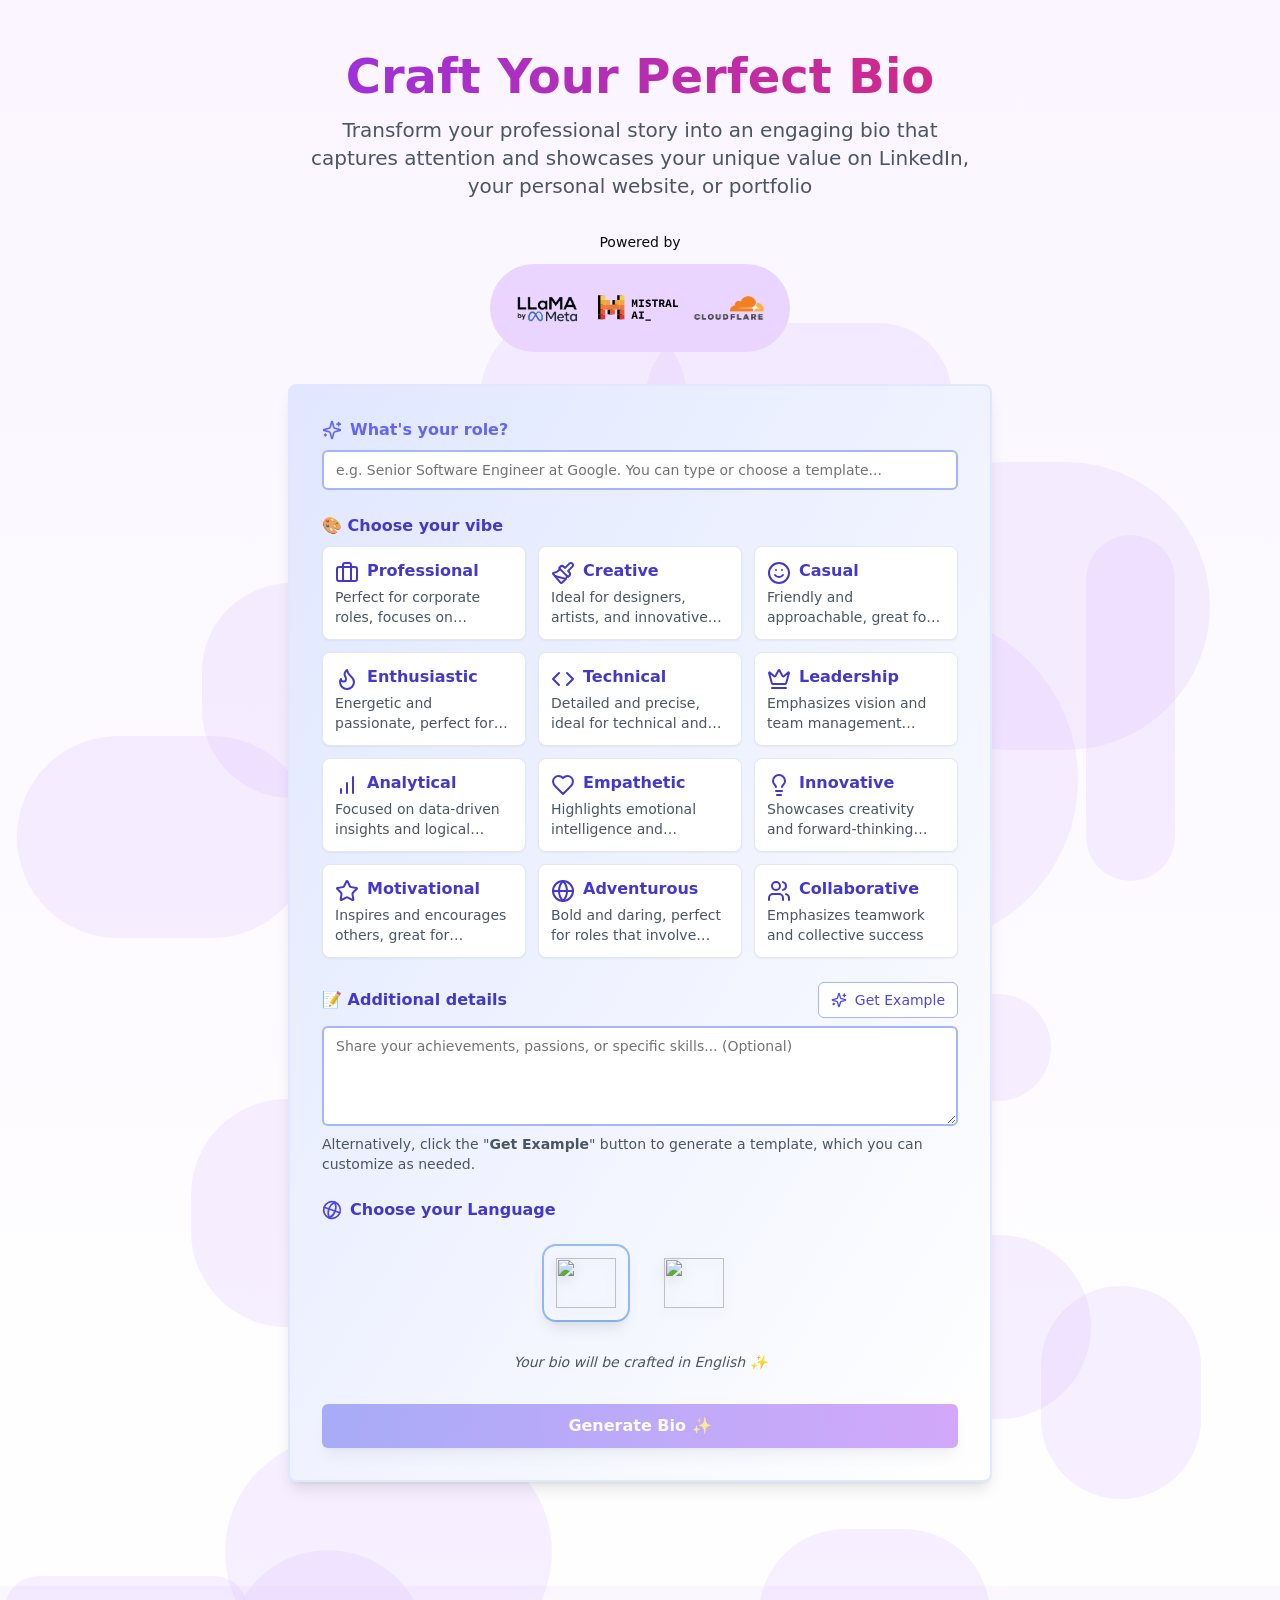
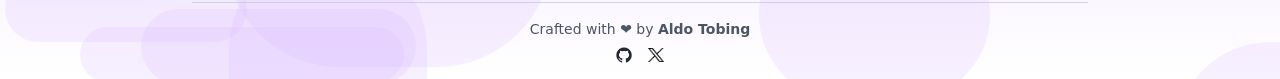
==== index.html @ cce79e89 "deploy: bb5af338fc6dd2d39ab2a19d62fdddb114393716" ====
<!DOCTYPE html><html lang="en"><head><meta charSet="utf-8"/><meta name="viewport" content="width=device-width, initial-scale=1.0"/><meta name="viewport" content="width=device-width, initial-scale=1"/><link rel="preload" as="image" href="https://cdn.jsdelivr.net/gh/lipis/flag-icons/flags/4x3/gb.svg"/><link rel="preload" as="image" href="https://cdn.jsdelivr.net/gh/lipis/flag-icons/flags/4x3/id.svg"/><link rel="stylesheet" href="/_next/static/css/2bb4c1687edb5d78.css" data-precedence="next"/><link rel="stylesheet" href="/_next/static/css/e18f5eb7bac00d28.css" data-precedence="next"/><link rel="preload" as="script" fetchPriority="low" href="/_next/static/chunks/webpack-afe318adc035c167.js"/><script src="/_next/static/chunks/fd9d1056-796f5f0836d7e441.js" async=""></script><script src="/_next/static/chunks/117-6126a5e9e5b5f288.js" async=""></script><script src="/_next/static/chunks/main-app-114e8450ea951db9.js" async=""></script><script src="/_next/static/chunks/642-1245027b892664d9.js" async=""></script><script src="/_next/static/chunks/app/page-90097fee33dcf5d2.js" async=""></script><meta name="robots" content="index, follow"/><meta name="author" content="Aldo Tobing"/><link rel="icon" href="/favicon.ico"/><title>Personal Bio Generator</title><meta name="description" content="Transform your professional story into an engaging bio that captures attention and showcases your unique value on LinkedIn, your personal website, or portfolio"/><meta name="application-name" content="Personal Bio Generator"/><meta name="generator" content="Aldo Tobing"/><meta name="keywords" content="personal bio,bio generator,LinkedIn bio,portfolio bio,professional bio,personal story,bio writing,bio creation"/><link rel="canonical" href="https://linkedin.aldotobing.online"/><meta property="og:title" content="Personal Bio Generator"/><meta property="og:description" content="Create your professional bio with ease using our tool. Perfect for LinkedIn, portfolios, and websites."/><meta property="og:url" content="https://linkedin.aldotobing.online"/><meta property="og:site_name" content="Personal Bio Generator"/><meta property="og:image" content="https://linkedin.aldotobing.online/assets/img/llama.png"/><meta property="og:image:width" content="1200"/><meta property="og:image:height" content="630"/><meta property="og:image:alt" content="Personal Bio Generator Preview"/><meta property="og:type" content="website"/><meta name="twitter:card" content="summary_large_image"/><meta name="twitter:title" content="Personal Bio Generator"/><meta name="twitter:description" content="Generate your unique professional bio easily and effectively for LinkedIn and personal websites."/><meta name="twitter:image" content="https://linkedin.aldotobing.online/assets/img/llama.png"/><script type="application/ld+json">{"@context":"https://schema.org","@type":"WebApplication","name":"Personal Bio Generator","url":"https://linkedin.aldotobing.online","description":"Transform your professional story into an engaging bio with ease.","applicationCategory":"Utility","operatingSystem":"All"}</script><script src="/_next/static/chunks/polyfills-42372ed130431b0a.js" noModule=""></script></head><body><div class="min-h-screen bg-gradient-to-b from-purple-50 to-white dark:from-gray-900 dark:to-gray-800 font-sans antialiased relative overflow-hidden"><div class="container max-w-4xl mx-auto px-4 py-8 relative"><div class="mt-5 text-center mb-12 opacity-0 animate-fade-in"><h1 class="text-2xl md:text-5xl font-bold bg-clip-text text-transparent bg-gradient-to-r from-purple-600 to-pink-600 mb-4 hover:scale-105 transition-transform duration-300">Craft Your Perfect Bio</h1><p class="text-gray-600 dark:text-gray-300 text-md md:text-xl max-w-2xl mx-auto mb-8 transform hover:translate-y-1 transition-transform duration-300 antialiased">Transform your professional story into an engaging bio that captures attention and showcases your unique value on LinkedIn, your personal website, or portfolio</p><div class="flex flex-col items-center space-y-5"><span class="text-sm  antialiased">Powered by</span><div class="mt-1 flex items-center justify-center gap-3 opacity-0 animate-slide-up"><div class="-mt-2 flex items-center gap-3 px-4 py-1 rounded-full bg-purple-200 dark:bg-purple-900/30"><div class="flex items-center justify-center"><img alt="Meta" loading="lazy" width="80" height="0" decoding="async" data-nimg="1" class="object-contain  transition-transform duration-300" style="color:transparent" src="/assets/img/llama.png"/></div><div class="flex items-center justify-center"><img alt="Mistral" loading="lazy" width="80" height="50" decoding="async" data-nimg="1" class="object-contain  transition-transform duration-300" style="color:transparent" src="/assets/img/mistral.svg"/></div><div class="-mt-0 -ml-1.5 flex items-center justify-center"><img alt="Cloudflare" loading="lazy" width="90" height="80" decoding="async" data-nimg="1" class="object-contain  transition-transform duration-300" style="color:transparent" src="/assets/img/cloudflare.png"/></div></div></div></div></div><div class="-mt-10 opacity-0 animate-fade-in-delayed"><div class="w-full max-w-3xl mx-auto px-4 py-6 sm:px-6 lg:px-8"><div class="rounded-lg bg-card text-card-foreground p-4 sm:p-6 md:p-8 shadow-lg border-2 border-indigo-100 bg-gradient-to-br from-indigo-100 to-white"><div class="space-y-4 sm:space-y-6"><div class="space-y-2 relative"><label class="peer-disabled:cursor-not-allowed peer-disabled:opacity-70 text-base sm:text-md font-semibold text-indigo-500 flex items-center gap-2" for="role"><svg xmlns="http://www.w3.org/2000/svg" width="24" height="24" viewBox="0 0 24 24" fill="none" stroke="currentColor" stroke-width="2" stroke-linecap="round" stroke-linejoin="round" class="lucide lucide-sparkles w-4 h-4 sm:w-5 sm:h-5"><path d="M9.937 15.5A2 2 0 0 0 8.5 14.063l-6.135-1.582a.5.5 0 0 1 0-.962L8.5 9.936A2 2 0 0 0 9.937 8.5l1.582-6.135a.5.5 0 0 1 .963 0L14.063 8.5A2 2 0 0 0 15.5 9.937l6.135 1.581a.5.5 0 0 1 0 .964L15.5 14.063a2 2 0 0 0-1.437 1.437l-1.582 6.135a.5.5 0 0 1-.963 0z"></path><path d="M20 3v4"></path><path d="M22 5h-4"></path><path d="M4 17v2"></path><path d="M5 18H3"></path></svg>What&#x27;s your role?</label><input class="flex h-10 w-full rounded-md bg-background px-3 py-2 ring-offset-background file:border-0 file:bg-transparent file:text-sm file:font-medium file:text-foreground placeholder:text-muted-foreground focus-visible:outline-none focus-visible:ring-2 focus-visible:ring-ring focus-visible:ring-offset-2 disabled:cursor-not-allowed disabled:opacity-50 md:text-sm border-2 border-indigo-300 focus:outline-none focus:ring-4 focus:ring-indigo-400 focus:ring-offset-0 focus:border-transparent focus:shadow-lg focus:shadow-indigo-400/50 text-sm sm:text-base transition antialiased" id="role" placeholder="e.g. Senior Software Engineer at Google. You can type or choose a template..." value=""/></div><div class="space-y-2"><label class="peer-disabled:cursor-not-allowed peer-disabled:opacity-70 text-base sm:text-md font-semibold text-indigo-700">🎨 Choose your vibe</label><div class="grid grid-cols-2 sm:grid-cols-2 md:grid-cols-3 gap-3"><div class="rounded-lg bg-card text-card-foreground shadow-sm relative p-3 cursor-pointer transition-all duration-200 hover:shadow-md group vibe-card border border-gray-200 hover:border-indigo-300"><div class="flex flex-col h-full"><div class="flex justify-between items-start"><div class="flex items-center gap-2"><svg xmlns="http://www.w3.org/2000/svg" width="24" height="24" viewBox="0 0 24 24" fill="none" stroke="currentColor" stroke-width="2" stroke-linecap="round" stroke-linejoin="round" class="lucide lucide-briefcase w-6 h-6 text-indigo-700"><path d="M16 20V4a2 2 0 0 0-2-2h-4a2 2 0 0 0-2 2v16"></path><rect width="20" height="14" x="2" y="6" rx="2"></rect></svg><h3 class="font-semibold text-sm sm:text-base text-indigo-700 mb-1">Professional</h3></div></div><p class="text-xs sm:text-sm text-gray-600 line-clamp-2">Perfect for corporate roles, focuses on achievements and expertise</p></div></div><div class="rounded-lg bg-card text-card-foreground shadow-sm relative p-3 cursor-pointer transition-all duration-200 hover:shadow-md group vibe-card border border-gray-200 hover:border-indigo-300"><div class="flex flex-col h-full"><div class="flex justify-between items-start"><div class="flex items-center gap-2"><svg xmlns="http://www.w3.org/2000/svg" width="24" height="24" viewBox="0 0 24 24" fill="none" stroke="currentColor" stroke-width="2" stroke-linecap="round" stroke-linejoin="round" class="lucide lucide-paintbrush w-6 h-6 text-indigo-700"><path d="m14.622 17.897-10.68-2.913"></path><path d="M18.376 2.622a1 1 0 1 1 3.002 3.002L17.36 9.643a.5.5 0 0 0 0 .707l.944.944a2.41 2.41 0 0 1 0 3.408l-.944.944a.5.5 0 0 1-.707 0L8.354 7.348a.5.5 0 0 1 0-.707l.944-.944a2.41 2.41 0 0 1 3.408 0l.944.944a.5.5 0 0 0 .707 0z"></path><path d="M9 8c-1.804 2.71-3.97 3.46-6.583 3.948a.507.507 0 0 0-.302.819l7.32 8.883a1 1 0 0 0 1.185.204C12.735 20.405 16 16.792 16 15"></path></svg><h3 class="font-semibold text-sm sm:text-base text-indigo-700 mb-1">Creative</h3></div></div><p class="text-xs sm:text-sm text-gray-600 line-clamp-2">Ideal for designers, artists, and innovative roles</p></div></div><div class="rounded-lg bg-card text-card-foreground shadow-sm relative p-3 cursor-pointer transition-all duration-200 hover:shadow-md group vibe-card border border-gray-200 hover:border-indigo-300"><div class="flex flex-col h-full"><div class="flex justify-between items-start"><div class="flex items-center gap-2"><svg xmlns="http://www.w3.org/2000/svg" width="24" height="24" viewBox="0 0 24 24" fill="none" stroke="currentColor" stroke-width="2" stroke-linecap="round" stroke-linejoin="round" class="lucide lucide-smile w-6 h-6 text-indigo-700"><circle cx="12" cy="12" r="10"></circle><path d="M8 14s1.5 2 4 2 4-2 4-2"></path><line x1="9" x2="9.01" y1="9" y2="9"></line><line x1="15" x2="15.01" y1="9" y2="9"></line></svg><h3 class="font-semibold text-sm sm:text-base text-indigo-700 mb-1">Casual</h3></div></div><p class="text-xs sm:text-sm text-gray-600 line-clamp-2">Friendly and approachable, great for startups and social media</p></div></div><div class="rounded-lg bg-card text-card-foreground shadow-sm relative p-3 cursor-pointer transition-all duration-200 hover:shadow-md group vibe-card border border-gray-200 hover:border-indigo-300"><div class="flex flex-col h-full"><div class="flex justify-between items-start"><div class="flex items-center gap-2"><svg xmlns="http://www.w3.org/2000/svg" width="24" height="24" viewBox="0 0 24 24" fill="none" stroke="currentColor" stroke-width="2" stroke-linecap="round" stroke-linejoin="round" class="lucide lucide-flame w-6 h-6 text-indigo-700"><path d="M8.5 14.5A2.5 2.5 0 0 0 11 12c0-1.38-.5-2-1-3-1.072-2.143-.224-4.054 2-6 .5 2.5 2 4.9 4 6.5 2 1.6 3 3.5 3 5.5a7 7 0 1 1-14 0c0-1.153.433-2.294 1-3a2.5 2.5 0 0 0 2.5 2.5z"></path></svg><h3 class="font-semibold text-sm sm:text-base text-indigo-700 mb-1">Enthusiastic</h3></div></div><p class="text-xs sm:text-sm text-gray-600 line-clamp-2">Energetic and passionate, perfect for community-focused roles</p></div></div><div class="rounded-lg bg-card text-card-foreground shadow-sm relative p-3 cursor-pointer transition-all duration-200 hover:shadow-md group vibe-card border border-gray-200 hover:border-indigo-300"><div class="flex flex-col h-full"><div class="flex justify-between items-start"><div class="flex items-center gap-2"><svg xmlns="http://www.w3.org/2000/svg" width="24" height="24" viewBox="0 0 24 24" fill="none" stroke="currentColor" stroke-width="2" stroke-linecap="round" stroke-linejoin="round" class="lucide lucide-code w-6 h-6 text-indigo-700"><polyline points="16 18 22 12 16 6"></polyline><polyline points="8 6 2 12 8 18"></polyline></svg><h3 class="font-semibold text-sm sm:text-base text-indigo-700 mb-1">Technical</h3></div></div><p class="text-xs sm:text-sm text-gray-600 line-clamp-2">Detailed and precise, ideal for technical and specialized roles</p></div></div><div class="rounded-lg bg-card text-card-foreground shadow-sm relative p-3 cursor-pointer transition-all duration-200 hover:shadow-md group vibe-card border border-gray-200 hover:border-indigo-300"><div class="flex flex-col h-full"><div class="flex justify-between items-start"><div class="flex items-center gap-2"><svg xmlns="http://www.w3.org/2000/svg" width="24" height="24" viewBox="0 0 24 24" fill="none" stroke="currentColor" stroke-width="2" stroke-linecap="round" stroke-linejoin="round" class="lucide lucide-crown w-6 h-6 text-indigo-700"><path d="M11.562 3.266a.5.5 0 0 1 .876 0L15.39 8.87a1 1 0 0 0 1.516.294L21.183 5.5a.5.5 0 0 1 .798.519l-2.834 10.246a1 1 0 0 1-.956.734H5.81a1 1 0 0 1-.957-.734L2.02 6.02a.5.5 0 0 1 .798-.519l4.276 3.664a1 1 0 0 0 1.516-.294z"></path><path d="M5 21h14"></path></svg><h3 class="font-semibold text-sm sm:text-base text-indigo-700 mb-1">Leadership</h3></div></div><p class="text-xs sm:text-sm text-gray-600 line-clamp-2">Emphasizes vision and team management experience</p></div></div><div class="rounded-lg bg-card text-card-foreground shadow-sm relative p-3 cursor-pointer transition-all duration-200 hover:shadow-md group vibe-card border border-gray-200 hover:border-indigo-300"><div class="flex flex-col h-full"><div class="flex justify-between items-start"><div class="flex items-center gap-2"><svg xmlns="http://www.w3.org/2000/svg" width="24" height="24" viewBox="0 0 24 24" fill="none" stroke="currentColor" stroke-width="2" stroke-linecap="round" stroke-linejoin="round" class="lucide lucide-chart-no-axes-column-increasing w-6 h-6 text-indigo-700"><line x1="12" x2="12" y1="20" y2="10"></line><line x1="18" x2="18" y1="20" y2="4"></line><line x1="6" x2="6" y1="20" y2="16"></line></svg><h3 class="font-semibold text-sm sm:text-base text-indigo-700 mb-1">Analytical</h3></div></div><p class="text-xs sm:text-sm text-gray-600 line-clamp-2">Focused on data-driven insights and logical reasoning</p></div></div><div class="rounded-lg bg-card text-card-foreground shadow-sm relative p-3 cursor-pointer transition-all duration-200 hover:shadow-md group vibe-card border border-gray-200 hover:border-indigo-300"><div class="flex flex-col h-full"><div class="flex justify-between items-start"><div class="flex items-center gap-2"><svg xmlns="http://www.w3.org/2000/svg" width="24" height="24" viewBox="0 0 24 24" fill="none" stroke="currentColor" stroke-width="2" stroke-linecap="round" stroke-linejoin="round" class="lucide lucide-heart w-6 h-6 text-indigo-700"><path d="M19 14c1.49-1.46 3-3.21 3-5.5A5.5 5.5 0 0 0 16.5 3c-1.76 0-3 .5-4.5 2-1.5-1.5-2.74-2-4.5-2A5.5 5.5 0 0 0 2 8.5c0 2.3 1.5 4.05 3 5.5l7 7Z"></path></svg><h3 class="font-semibold text-sm sm:text-base text-indigo-700 mb-1">Empathetic</h3></div></div><p class="text-xs sm:text-sm text-gray-600 line-clamp-2">Highlights emotional intelligence and interpersonal skills</p></div></div><div class="rounded-lg bg-card text-card-foreground shadow-sm relative p-3 cursor-pointer transition-all duration-200 hover:shadow-md group vibe-card border border-gray-200 hover:border-indigo-300"><div class="flex flex-col h-full"><div class="flex justify-between items-start"><div class="flex items-center gap-2"><svg xmlns="http://www.w3.org/2000/svg" width="24" height="24" viewBox="0 0 24 24" fill="none" stroke="currentColor" stroke-width="2" stroke-linecap="round" stroke-linejoin="round" class="lucide lucide-lightbulb w-6 h-6 text-indigo-700"><path d="M15 14c.2-1 .7-1.7 1.5-2.5 1-.9 1.5-2.2 1.5-3.5A6 6 0 0 0 6 8c0 1 .2 2.2 1.5 3.5.7.7 1.3 1.5 1.5 2.5"></path><path d="M9 18h6"></path><path d="M10 22h4"></path></svg><h3 class="font-semibold text-sm sm:text-base text-indigo-700 mb-1">Innovative</h3></div></div><p class="text-xs sm:text-sm text-gray-600 line-clamp-2">Showcases creativity and forward-thinking approaches</p></div></div><div class="rounded-lg bg-card text-card-foreground shadow-sm relative p-3 cursor-pointer transition-all duration-200 hover:shadow-md group vibe-card border border-gray-200 hover:border-indigo-300"><div class="flex flex-col h-full"><div class="flex justify-between items-start"><div class="flex items-center gap-2"><svg xmlns="http://www.w3.org/2000/svg" width="24" height="24" viewBox="0 0 24 24" fill="none" stroke="currentColor" stroke-width="2" stroke-linecap="round" stroke-linejoin="round" class="lucide lucide-star w-6 h-6 text-indigo-700"><path d="M11.525 2.295a.53.53 0 0 1 .95 0l2.31 4.679a2.123 2.123 0 0 0 1.595 1.16l5.166.756a.53.53 0 0 1 .294.904l-3.736 3.638a2.123 2.123 0 0 0-.611 1.878l.882 5.14a.53.53 0 0 1-.771.56l-4.618-2.428a2.122 2.122 0 0 0-1.973 0L6.396 21.01a.53.53 0 0 1-.77-.56l.881-5.139a2.122 2.122 0 0 0-.611-1.879L2.16 9.795a.53.53 0 0 1 .294-.906l5.165-.755a2.122 2.122 0 0 0 1.597-1.16z"></path></svg><h3 class="font-semibold text-sm sm:text-base text-indigo-700 mb-1">Motivational</h3></div></div><p class="text-xs sm:text-sm text-gray-600 line-clamp-2">Inspires and encourages others, great for coaching roles</p></div></div><div class="rounded-lg bg-card text-card-foreground shadow-sm relative p-3 cursor-pointer transition-all duration-200 hover:shadow-md group vibe-card border border-gray-200 hover:border-indigo-300"><div class="flex flex-col h-full"><div class="flex justify-between items-start"><div class="flex items-center gap-2"><svg xmlns="http://www.w3.org/2000/svg" width="24" height="24" viewBox="0 0 24 24" fill="none" stroke="currentColor" stroke-width="2" stroke-linecap="round" stroke-linejoin="round" class="lucide lucide-globe w-6 h-6 text-indigo-700"><circle cx="12" cy="12" r="10"></circle><path d="M12 2a14.5 14.5 0 0 0 0 20 14.5 14.5 0 0 0 0-20"></path><path d="M2 12h20"></path></svg><h3 class="font-semibold text-sm sm:text-base text-indigo-700 mb-1">Adventurous</h3></div></div><p class="text-xs sm:text-sm text-gray-600 line-clamp-2">Bold and daring, perfect for roles that involve risk-taking</p></div></div><div class="rounded-lg bg-card text-card-foreground shadow-sm relative p-3 cursor-pointer transition-all duration-200 hover:shadow-md group vibe-card border border-gray-200 hover:border-indigo-300"><div class="flex flex-col h-full"><div class="flex justify-between items-start"><div class="flex items-center gap-2"><svg xmlns="http://www.w3.org/2000/svg" width="24" height="24" viewBox="0 0 24 24" fill="none" stroke="currentColor" stroke-width="2" stroke-linecap="round" stroke-linejoin="round" class="lucide lucide-users w-6 h-6 text-indigo-700"><path d="M16 21v-2a4 4 0 0 0-4-4H6a4 4 0 0 0-4 4v2"></path><circle cx="9" cy="7" r="4"></circle><path d="M22 21v-2a4 4 0 0 0-3-3.87"></path><path d="M16 3.13a4 4 0 0 1 0 7.75"></path></svg><h3 class="font-semibold text-sm sm:text-base text-indigo-700 mb-1">Collaborative</h3></div></div><p class="text-xs sm:text-sm text-gray-600 line-clamp-2">Emphasizes teamwork and collective success</p></div></div></div></div><div class="space-y-2"><div class="flex justify-between items-center"><label class="peer-disabled:cursor-not-allowed peer-disabled:opacity-70 text-base sm:text-md font-semibold text-indigo-700" for="additionalContext">📝 Additional details</label><button class="justify-center whitespace-nowrap text-sm font-medium ring-offset-background transition-colors focus-visible:outline-none focus-visible:ring-2 focus-visible:ring-ring focus-visible:ring-offset-2 disabled:pointer-events-none disabled:opacity-50 [&amp;_svg]:pointer-events-none [&amp;_svg]:size-4 [&amp;_svg]:shrink-0 border bg-background hover:text-accent-foreground h-9 rounded-md px-3 flex items-center gap-2 text-indigo-600 border-indigo-300 hover:bg-indigo-50"><svg xmlns="http://www.w3.org/2000/svg" width="24" height="24" viewBox="0 0 24 24" fill="none" stroke="currentColor" stroke-width="2" stroke-linecap="round" stroke-linejoin="round" class="lucide lucide-sparkles h-3 w-3"><path d="M9.937 15.5A2 2 0 0 0 8.5 14.063l-6.135-1.582a.5.5 0 0 1 0-.962L8.5 9.936A2 2 0 0 0 9.937 8.5l1.582-6.135a.5.5 0 0 1 .963 0L14.063 8.5A2 2 0 0 0 15.5 9.937l6.135 1.581a.5.5 0 0 1 0 .964L15.5 14.063a2 2 0 0 0-1.437 1.437l-1.582 6.135a.5.5 0 0 1-.963 0z"></path><path d="M20 3v4"></path><path d="M22 5h-4"></path><path d="M4 17v2"></path><path d="M5 18H3"></path></svg><span class="text-sm">Get Example</span></button></div><textarea class="flex w-full rounded-md bg-background px-3 py-2 ring-offset-background placeholder:text-muted-foreground focus-visible:outline-none focus-visible:ring-2 focus-visible:ring-ring focus-visible:ring-offset-2 disabled:cursor-not-allowed disabled:opacity-50 md:text-sm border-2 border-indigo-300 focus:ring-4 focus:ring-indigo-200 min-h-[100px] focus:border-transparent text-sm sm:text-base" id="additionalContext" placeholder="Share your achievements, passions, or specific skills... (Optional)"></textarea><p class="text-sm text-gray-600 mt-2 antialiased">Alternatively, click the &quot;<b>Get Example</b>&quot; button to generate a template, which you can customize as needed.</p></div><div class="space-y-6"><div class="flex items-center gap-2"><div><svg xmlns="http://www.w3.org/2000/svg" width="24" height="24" viewBox="0 0 24 24" fill="none" stroke="currentColor" stroke-width="2" stroke-linecap="round" stroke-linejoin="round" class="lucide lucide-globe w-5 h-5 text-indigo-600"><circle cx="12" cy="12" r="10"></circle><path d="M12 2a14.5 14.5 0 0 0 0 20 14.5 14.5 0 0 0 0-20"></path><path d="M2 12h20"></path></svg></div><label class="peer-disabled:cursor-not-allowed peer-disabled:opacity-70 text-base sm:text-md font-semibold text-indigo-700">Choose your Language</label></div><div class="flex justify-center gap-6"><button class="
              relative group flex flex-col items-center p-3 rounded-xl
              transition-all duration-300 transform
              bg-blue-50 shadow-lg ring-2 ring-blue-400
            " tabindex="0"><div class="relative"><img src="https://cdn.jsdelivr.net/gh/lipis/flag-icons/flags/4x3/gb.svg" style="display:inline-block;width:60px;height:50px;vertical-align:middle;filter:drop-shadow(0 4px 6px rgba(0, 0, 0, 0.1))"/></div></button><button class="
              relative group flex flex-col items-center p-3 rounded-xl
              transition-all duration-300 transform
              hover:bg-gray-50
            " tabindex="0"><div class="relative"><img src="https://cdn.jsdelivr.net/gh/lipis/flag-icons/flags/4x3/id.svg" style="display:inline-block;width:60px;height:50px;vertical-align:middle;filter:drop-shadow(0 4px 6px rgba(0, 0, 0, 0.1))"/></div></button></div><div class="flex justify-center"><div class="text-sm text-gray-600 italic text-center px-4 py-2 rounded-full" style="opacity:0;transform:translateY(10px)">Your bio will be crafted in English ✨</div></div></div><button class="inline-flex items-center justify-center gap-2 whitespace-nowrap font-medium ring-offset-background focus-visible:outline-none focus-visible:ring-2 focus-visible:ring-ring focus-visible:ring-offset-2 disabled:pointer-events-none disabled:opacity-50 [&amp;_svg]:pointer-events-none [&amp;_svg]:size-4 [&amp;_svg]:shrink-0 bg-primary hover:bg-primary/90 h-11 rounded-md px-8 w-full bg-gradient-to-r from-indigo-500 to-purple-500 text-white hover:from-purple-500 hover:to-indigo-500 shadow-lg text-sm sm:text-base transition-all duration-500 transform hover:scale-105 active:scale-95" disabled=""><span class="text-sm sm:text-base font-semibold" tabindex="0">Generate Bio ✨</span></button></div></div></div></div></div><footer class="bg-gradient-to-b from-purple-50 to-white dark:from-gray-900 dark:to-gray-800 py-4 mt-12"><div class="container max-w-4xl mx-auto text-center"><hr class="border-gray-300 dark:border-gray-700 mb-4"/><p class="text-sm text-gray-600 dark:text-gray-300 hover:text-purple-600 dark:hover:text-purple-300 transition-colors duration-300">Crafted with ❤️ by<!-- --> <span class="font-semibold">Aldo Tobing</span></p><div class="flex justify-center items-center mt-2"><a href="https://github.com/aldotobing" target="_blank" rel="noopener noreferrer" class="mx-2"><img src="/assets/img/github-mark.png" alt="GitHub" class="h-4 w-4 hover:opacity-80 transition-opacity duration-300" loading="lazy"/></a><a href="https://twitter.com/aldo_tobing" target="_blank" rel="noopener noreferrer" class="mx-2"><img src="/assets/img/x.png" alt="Twitter" class="h-3.5 w-4 hover:opacity-80 transition-opacity duration-300" loading="lazy"/></a></div></div></footer></div><script src="/_next/static/chunks/webpack-afe318adc035c167.js" async=""></script><script>(self.__next_f=self.__next_f||[]).push([0]);self.__next_f.push([2,null])</script><script>self.__next_f.push([1,"1:HL[\"/_next/static/css/2bb4c1687edb5d78.css\",\"style\"]\n2:HL[\"/_next/static/css/e18f5eb7bac00d28.css\",\"style\"]\n"])</script><script>self.__next_f.push([1,"3:I[2846,[],\"\"]\n5:I[9107,[],\"ClientPageRoot\"]\n6:I[2821,[\"642\",\"static/chunks/642-1245027b892664d9.js\",\"931\",\"static/chunks/app/page-90097fee33dcf5d2.js\"],\"default\",1]\n7:I[4707,[],\"\"]\n8:I[6423,[],\"\"]\na:I[1060,[],\"\"]\nb:[]\n"])</script><script>self.__next_f.push([1,"0:[\"$\",\"$L3\",null,{\"buildId\":\"YopNs_cAlvP5K8y8ri78D\",\"assetPrefix\":\"\",\"urlParts\":[\"\",\"\"],\"initialTree\":[\"\",{\"children\":[\"__PAGE__\",{}]},\"$undefined\",\"$undefined\",true],\"initialSeedData\":[\"\",{\"children\":[\"__PAGE__\",{},[[\"$L4\",[\"$\",\"$L5\",null,{\"props\":{\"params\":{},\"searchParams\":{}},\"Component\":\"$6\"}],[[\"$\",\"link\",\"0\",{\"rel\":\"stylesheet\",\"href\":\"/_next/static/css/e18f5eb7bac00d28.css\",\"precedence\":\"next\",\"crossOrigin\":\"$undefined\"}]]],null],null]},[[[[\"$\",\"link\",\"0\",{\"rel\":\"stylesheet\",\"href\":\"/_next/static/css/2bb4c1687edb5d78.css\",\"precedence\":\"next\",\"crossOrigin\":\"$undefined\"}]],[\"$\",\"html\",null,{\"lang\":\"en\",\"children\":[[\"$\",\"head\",null,{\"children\":[[\"$\",\"meta\",null,{\"name\":\"robots\",\"content\":\"index, follow\"}],[\"$\",\"meta\",null,{\"name\":\"author\",\"content\":\"Aldo Tobing\"}],[\"$\",\"meta\",null,{\"name\":\"viewport\",\"content\":\"width=device-width, initial-scale=1.0\"}],[\"$\",\"link\",null,{\"rel\":\"icon\",\"href\":\"/favicon.ico\"}],[\"$\",\"script\",null,{\"type\":\"application/ld+json\",\"dangerouslySetInnerHTML\":{\"__html\":\"{\\\"@context\\\":\\\"https://schema.org\\\",\\\"@type\\\":\\\"WebApplication\\\",\\\"name\\\":\\\"Personal Bio Generator\\\",\\\"url\\\":\\\"https://linkedin.aldotobing.online\\\",\\\"description\\\":\\\"Transform your professional story into an engaging bio with ease.\\\",\\\"applicationCategory\\\":\\\"Utility\\\",\\\"operatingSystem\\\":\\\"All\\\"}\"}}]]}],[\"$\",\"body\",null,{\"children\":[\"$\",\"$L7\",null,{\"parallelRouterKey\":\"children\",\"segmentPath\":[\"children\"],\"error\":\"$undefined\",\"errorStyles\":\"$undefined\",\"errorScripts\":\"$undefined\",\"template\":[\"$\",\"$L8\",null,{}],\"templateStyles\":\"$undefined\",\"templateScripts\":\"$undefined\",\"notFound\":[[\"$\",\"title\",null,{\"children\":\"404: This page could not be found.\"}],[\"$\",\"div\",null,{\"style\":{\"fontFamily\":\"system-ui,\\\"Segoe UI\\\",Roboto,Helvetica,Arial,sans-serif,\\\"Apple Color Emoji\\\",\\\"Segoe UI Emoji\\\"\",\"height\":\"100vh\",\"textAlign\":\"center\",\"display\":\"flex\",\"flexDirection\":\"column\",\"alignItems\":\"center\",\"justifyContent\":\"center\"},\"children\":[\"$\",\"div\",null,{\"children\":[[\"$\",\"style\",null,{\"dangerouslySetInnerHTML\":{\"__html\":\"body{color:#000;background:#fff;margin:0}.next-error-h1{border-right:1px solid rgba(0,0,0,.3)}@media (prefers-color-scheme:dark){body{color:#fff;background:#000}.next-error-h1{border-right:1px solid rgba(255,255,255,.3)}}\"}}],[\"$\",\"h1\",null,{\"className\":\"next-error-h1\",\"style\":{\"display\":\"inline-block\",\"margin\":\"0 20px 0 0\",\"padding\":\"0 23px 0 0\",\"fontSize\":24,\"fontWeight\":500,\"verticalAlign\":\"top\",\"lineHeight\":\"49px\"},\"children\":\"404\"}],[\"$\",\"div\",null,{\"style\":{\"display\":\"inline-block\"},\"children\":[\"$\",\"h2\",null,{\"style\":{\"fontSize\":14,\"fontWeight\":400,\"lineHeight\":\"49px\",\"margin\":0},\"children\":\"This page could not be found.\"}]}]]}]}]],\"notFoundStyles\":[]}]}]]}]],null],null],\"couldBeIntercepted\":false,\"initialHead\":[null,\"$L9\"],\"globalErrorComponent\":\"$a\",\"missingSlots\":\"$Wb\"}]\n"])</script><script>self.__next_f.push([1,"9:[[\"$\",\"meta\",\"0\",{\"name\":\"viewport\",\"content\":\"width=device-width, initial-scale=1\"}],[\"$\",\"meta\",\"1\",{\"charSet\":\"utf-8\"}],[\"$\",\"title\",\"2\",{\"children\":\"Personal Bio Generator\"}],[\"$\",\"meta\",\"3\",{\"name\":\"description\",\"content\":\"Transform your professional story into an engaging bio that captures attention and showcases your unique value on LinkedIn, your personal website, or portfolio\"}],[\"$\",\"meta\",\"4\",{\"name\":\"application-name\",\"content\":\"Personal Bio Generator\"}],[\"$\",\"meta\",\"5\",{\"name\":\"generator\",\"content\":\"Aldo Tobing\"}],[\"$\",\"meta\",\"6\",{\"name\":\"keywords\",\"content\":\"personal bio,bio generator,LinkedIn bio,portfolio bio,professional bio,personal story,bio writing,bio creation\"}],[\"$\",\"link\",\"7\",{\"rel\":\"canonical\",\"href\":\"https://linkedin.aldotobing.online\"}],[\"$\",\"meta\",\"8\",{\"property\":\"og:title\",\"content\":\"Personal Bio Generator\"}],[\"$\",\"meta\",\"9\",{\"property\":\"og:description\",\"content\":\"Create your professional bio with ease using our tool. Perfect for LinkedIn, portfolios, and websites.\"}],[\"$\",\"meta\",\"10\",{\"property\":\"og:url\",\"content\":\"https://linkedin.aldotobing.online\"}],[\"$\",\"meta\",\"11\",{\"property\":\"og:site_name\",\"content\":\"Personal Bio Generator\"}],[\"$\",\"meta\",\"12\",{\"property\":\"og:image\",\"content\":\"https://linkedin.aldotobing.online/assets/img/llama.png\"}],[\"$\",\"meta\",\"13\",{\"property\":\"og:image:width\",\"content\":\"1200\"}],[\"$\",\"meta\",\"14\",{\"property\":\"og:image:height\",\"content\":\"630\"}],[\"$\",\"meta\",\"15\",{\"property\":\"og:image:alt\",\"content\":\"Personal Bio Generator Preview\"}],[\"$\",\"meta\",\"16\",{\"property\":\"og:type\",\"content\":\"website\"}],[\"$\",\"meta\",\"17\",{\"name\":\"twitter:card\",\"content\":\"summary_large_image\"}],[\"$\",\"meta\",\"18\",{\"name\":\"twitter:title\",\"content\":\"Personal Bio Generator\"}],[\"$\",\"meta\",\"19\",{\"name\":\"twitter:description\",\"content\":\"Generate your unique professional bio easily and effectively for LinkedIn and personal websites.\"}],[\"$\",\"meta\",\"20\",{\"name\":\"twitter:image\",\"content\":\"https://linkedin.aldotobing.online/assets/img/llama.png\"}]]\n4:null\n"])</script></body></html>
---- _next/static/css/2bb4c1687edb5d78.css ----
*,:after,:before{--tw-border-spacing-x:0;--tw-border-spacing-y:0;--tw-translate-x:0;--tw-translate-y:0;--tw-rotate:0;--tw-skew-x:0;--tw-skew-y:0;--tw-scale-x:1;--tw-scale-y:1;--tw-pan-x: ;--tw-pan-y: ;--tw-pinch-zoom: ;--tw-scroll-snap-strictness:proximity;--tw-gradient-from-position: ;--tw-gradient-via-position: ;--tw-gradient-to-position: ;--tw-ordinal: ;--tw-slashed-zero: ;--tw-numeric-figure: ;--tw-numeric-spacing: ;--tw-numeric-fraction: ;--tw-ring-inset: ;--tw-ring-offset-width:0px;--tw-ring-offset-color:#fff;--tw-ring-color:rgba(59,130,246,.5);--tw-ring-offset-shadow:0 0 #0000;--tw-ring-shadow:0 0 #0000;--tw-shadow:0 0 #0000;--tw-shadow-colored:0 0 #0000;--tw-blur: ;--tw-brightness: ;--tw-contrast: ;--tw-grayscale: ;--tw-hue-rotate: ;--tw-invert: ;--tw-saturate: ;--tw-sepia: ;--tw-drop-shadow: ;--tw-backdrop-blur: ;--tw-backdrop-brightness: ;--tw-backdrop-contrast: ;--tw-backdrop-grayscale: ;--tw-backdrop-hue-rotate: ;--tw-backdrop-invert: ;--tw-backdrop-opacity: ;--tw-backdrop-saturate: ;--tw-backdrop-sepia: ;--tw-contain-size: ;--tw-contain-layout: ;--tw-contain-paint: ;--tw-contain-style: }::backdrop{--tw-border-spacing-x:0;--tw-border-spacing-y:0;--tw-translate-x:0;--tw-translate-y:0;--tw-rotate:0;--tw-skew-x:0;--tw-skew-y:0;--tw-scale-x:1;--tw-scale-y:1;--tw-pan-x: ;--tw-pan-y: ;--tw-pinch-zoom: ;--tw-scroll-snap-strictness:proximity;--tw-gradient-from-position: ;--tw-gradient-via-position: ;--tw-gradient-to-position: ;--tw-ordinal: ;--tw-slashed-zero: ;--tw-numeric-figure: ;--tw-numeric-spacing: ;--tw-numeric-fraction: ;--tw-ring-inset: ;--tw-ring-offset-width:0px;--tw-ring-offset-color:#fff;--tw-ring-color:rgba(59,130,246,.5);--tw-ring-offset-shadow:0 0 #0000;--tw-ring-shadow:0 0 #0000;--tw-shadow:0 0 #0000;--tw-shadow-colored:0 0 #0000;--tw-blur: ;--tw-brightness: ;--tw-contrast: ;--tw-grayscale: ;--tw-hue-rotate: ;--tw-invert: ;--tw-saturate: ;--tw-sepia: ;--tw-drop-shadow: ;--tw-backdrop-blur: ;--tw-backdrop-brightness: ;--tw-backdrop-contrast: ;--tw-backdrop-grayscale: ;--tw-backdrop-hue-rotate: ;--tw-backdrop-invert: ;--tw-backdrop-opacity: ;--tw-backdrop-saturate: ;--tw-backdrop-sepia: ;--tw-contain-size: ;--tw-contain-layout: ;--tw-contain-paint: ;--tw-contain-style: }/*
! tailwindcss v3.4.17 | MIT License | https://tailwindcss.com
*/*,:after,:before{box-sizing:border-box;border:0 solid #e5e7eb}:after,:before{--tw-content:""}:host,html{line-height:1.5;-webkit-text-size-adjust:100%;-moz-tab-size:4;tab-size:4;font-family:ui-sans-serif,system-ui,sans-serif,Apple Color Emoji,Segoe UI Emoji,Segoe UI Symbol,Noto Color Emoji;font-feature-settings:normal;font-variation-settings:normal;-webkit-tap-highlight-color:transparent}body{margin:0;line-height:inherit}hr{height:0;color:inherit;border-top-width:1px}abbr:where([title]){text-decoration:underline dotted}h1,h2,h3,h4,h5,h6{font-size:inherit;font-weight:inherit}a{color:inherit;text-decoration:inherit}b,strong{font-weight:bolder}code,kbd,pre,samp{font-family:ui-monospace,SFMono-Regular,Menlo,Monaco,Consolas,Liberation Mono,Courier New,monospace;font-feature-settings:normal;font-variation-settings:normal;font-size:1em}small{font-size:80%}sub,sup{font-size:75%;line-height:0;position:relative;vertical-align:baseline}sub{bottom:-.25em}sup{top:-.5em}table{text-indent:0;border-color:inherit;border-collapse:collapse}button,input,optgroup,select,textarea{font-family:inherit;font-feature-settings:inherit;font-variation-settings:inherit;font-size:100%;font-weight:inherit;line-height:inherit;letter-spacing:inherit;color:inherit;margin:0;padding:0}button,select{text-transform:none}button,input:where([type=button]),input:where([type=reset]),input:where([type=submit]){-webkit-appearance:button;background-color:transparent;background-image:none}:-moz-focusring{outline:auto}:-moz-ui-invalid{box-shadow:none}progress{vertical-align:baseline}::-webkit-inner-spin-button,::-webkit-outer-spin-button{height:auto}[type=search]{-webkit-appearance:textfield;outline-offset:-2px}::-webkit-search-decoration{-webkit-appearance:none}::-webkit-file-upload-button{-webkit-appearance:button;font:inherit}summary{display:list-item}blockquote,dd,dl,figure,h1,h2,h3,h4,h5,h6,hr,p,pre{margin:0}fieldset{margin:0}fieldset,legend{padding:0}menu,ol,ul{list-style:none;margin:0;padding:0}dialog{padding:0}textarea{resize:vertical}input::placeholder,textarea::placeholder{opacity:1;color:#9ca3af}[role=button],button{cursor:pointer}:disabled{cursor:default}audio,canvas,embed,iframe,img,object,svg,video{display:block;vertical-align:middle}img,video{max-width:100%;height:auto}[hidden]:where(:not([hidden=until-found])){display:none}:root{--background:0 0% 100%;--foreground:0 0% 3.9%;--card:0 0% 100%;--card-foreground:0 0% 3.9%;--popover:0 0% 100%;--popover-foreground:0 0% 3.9%;--primary:0 0% 9%;--primary-foreground:0 0% 98%;--secondary:0 0% 96.1%;--secondary-foreground:0 0% 9%;--muted:0 0% 96.1%;--muted-foreground:0 0% 45.1%;--accent:0 0% 96.1%;--accent-foreground:0 0% 9%;--destructive:0 84.2% 60.2%;--destructive-foreground:0 0% 98%;--border:0 0% 89.8%;--input:0 0% 89.8%;--ring:0 0% 3.9%;--chart-1:12 76% 61%;--chart-2:173 58% 39%;--chart-3:197 37% 24%;--chart-4:43 74% 66%;--chart-5:27 87% 67%;--radius:0.5rem;--sidebar-background:0 0% 98%;--sidebar-foreground:240 5.3% 26.1%;--sidebar-primary:240 5.9% 10%;--sidebar-primary-foreground:0 0% 98%;--sidebar-accent:240 4.8% 95.9%;--sidebar-accent-foreground:240 5.9% 10%;--sidebar-border:220 13% 91%;--sidebar-ring:217.2 91.2% 59.8%}.dark{--background:0 0% 3.9%;--foreground:0 0% 98%;--card:0 0% 3.9%;--card-foreground:0 0% 98%;--popover:0 0% 3.9%;--popover-foreground:0 0% 98%;--primary:0 0% 98%;--primary-foreground:0 0% 9%;--secondary:0 0% 14.9%;--secondary-foreground:0 0% 98%;--muted:0 0% 14.9%;--muted-foreground:0 0% 63.9%;--accent:0 0% 14.9%;--accent-foreground:0 0% 98%;--destructive:0 62.8% 30.6%;--destructive-foreground:0 0% 98%;--border:0 0% 14.9%;--input:0 0% 14.9%;--ring:0 0% 83.1%;--chart-1:220 70% 50%;--chart-2:160 60% 45%;--chart-3:30 80% 55%;--chart-4:280 65% 60%;--chart-5:340 75% 55%;--sidebar-background:240 5.9% 10%;--sidebar-foreground:240 4.8% 95.9%;--sidebar-primary:224.3 76.3% 48%;--sidebar-primary-foreground:0 0% 100%;--sidebar-accent:240 3.7% 15.9%;--sidebar-accent-foreground:240 4.8% 95.9%;--sidebar-border:240 3.7% 15.9%;--sidebar-ring:217.2 91.2% 59.8%}*{border-color:hsl(var(--border))}body{background-color:hsl(var(--background));color:hsl(var(--foreground))}.container{width:100%}@media (min-width:640px){.container{max-width:640px}}@media (min-width:768px){.container{max-width:768px}}@media (min-width:1024px){.container{max-width:1024px}}@media (min-width:1280px){.container{max-width:1280px}}@media (min-width:1536px){.container{max-width:1536px}}.sr-only{position:absolute;width:1px;height:1px;padding:0;margin:-1px;overflow:hidden;clip:rect(0,0,0,0);white-space:nowrap;border-width:0}.pointer-events-none{pointer-events:none}.pointer-events-auto{pointer-events:auto}.visible{visibility:visible}.invisible{visibility:hidden}.static{position:static}.fixed{position:fixed}.absolute{position:absolute}.relative{position:relative}.inset-0{inset:0}.inset-x-0{left:0;right:0}.inset-y-0{top:0;bottom:0}.-bottom-12{bottom:-3rem}.-bottom-2{bottom:-.5rem}.-left-12{left:-3rem}.-right-12{right:-3rem}.-right-3{right:-.75rem}.-top-1{top:-.25rem}.-top-12{top:-3rem}.-top-3{top:-.75rem}.bottom-0{bottom:0}.left-0{left:0}.left-1{left:.25rem}.left-1\/2{left:50%}.left-2{left:.5rem}.left-3{left:.75rem}.left-4{left:1rem}.left-\[50\%\]{left:50%}.right-0{right:0}.right-1{right:.25rem}.right-2{right:.5rem}.right-3{right:.75rem}.right-4{right:1rem}.top-0{top:0}.top-1\.5{top:.375rem}.top-1\/2{top:50%}.top-2{top:.5rem}.top-3\.5{top:.875rem}.top-4{top:1rem}.top-\[1px\]{top:1px}.top-\[50\%\]{top:50%}.top-\[60\%\]{top:60%}.top-full{top:100%}.z-10{z-index:10}.z-20{z-index:20}.z-50{z-index:50}.z-\[100\]{z-index:100}.z-\[1\]{z-index:1}.-mx-1{margin-left:-.25rem;margin-right:-.25rem}.mx-2{margin-left:.5rem;margin-right:.5rem}.mx-3\.5{margin-left:.875rem;margin-right:.875rem}.mx-auto{margin-left:auto;margin-right:auto}.my-0\.5{margin-top:.125rem;margin-bottom:.125rem}.my-1{margin-top:.25rem;margin-bottom:.25rem}.-ml-1\.5{margin-left:-.375rem}.-ml-4{margin-left:-1rem}.-mt-0{margin-top:0}.-mt-10{margin-top:-2.5rem}.-mt-2{margin-top:-.5rem}.-mt-4{margin-top:-1rem}.mb-1{margin-bottom:.25rem}.mb-12{margin-bottom:3rem}.mb-4{margin-bottom:1rem}.mb-8{margin-bottom:2rem}.ml-1{margin-left:.25rem}.ml-2{margin-left:.5rem}.ml-auto{margin-left:auto}.mr-2{margin-right:.5rem}.mt-1{margin-top:.25rem}.mt-1\.5{margin-top:.375rem}.mt-12{margin-top:3rem}.mt-2{margin-top:.5rem}.mt-24{margin-top:6rem}.mt-4{margin-top:1rem}.mt-5{margin-top:1.25rem}.mt-6{margin-top:1.5rem}.mt-auto{margin-top:auto}.line-clamp-2{overflow:hidden;display:-webkit-box;-webkit-box-orient:vertical;-webkit-line-clamp:2}.block{display:block}.inline-block{display:inline-block}.flex{display:flex}.inline-flex{display:inline-flex}.table{display:table}.grid{display:grid}.hidden{display:none}.aspect-square{aspect-ratio:1/1}.aspect-video{aspect-ratio:16/9}.size-4{width:1rem;height:1rem}.h-1\.5{height:.375rem}.h-10{height:2.5rem}.h-11{height:2.75rem}.h-12{height:3rem}.h-2{height:.5rem}.h-2\.5{height:.625rem}.h-24{height:6rem}.h-3{height:.75rem}.h-3\.5{height:.875rem}.h-4{height:1rem}.h-5{height:1.25rem}.h-6{height:1.5rem}.h-7{height:1.75rem}.h-8{height:2rem}.h-9{height:2.25rem}.h-\[1px\]{height:1px}.h-\[var\(--radix-navigation-menu-viewport-height\)\]{height:var(--radix-navigation-menu-viewport-height)}.h-\[var\(--radix-select-trigger-height\)\]{height:var(--radix-select-trigger-height)}.h-auto{height:auto}.h-full{height:100%}.h-px{height:1px}.h-svh{height:100svh}.max-h-96{max-height:24rem}.max-h-\[300px\]{max-height:300px}.max-h-\[90vh\]{max-height:90vh}.max-h-screen{max-height:100vh}.min-h-0{min-height:0}.min-h-\[100px\]{min-height:100px}.min-h-\[150px\]{min-height:150px}.min-h-\[80px\]{min-height:80px}.min-h-screen{min-height:100vh}.min-h-svh{min-height:100svh}.w-0{width:0}.w-1{width:.25rem}.w-10{width:2.5rem}.w-11{width:2.75rem}.w-12{width:3rem}.w-2{width:.5rem}.w-2\.5{width:.625rem}.w-3{width:.75rem}.w-3\.5{width:.875rem}.w-3\/4{width:75%}.w-4{width:1rem}.w-48{width:12rem}.w-5{width:1.25rem}.w-6{width:1.5rem}.w-64{width:16rem}.w-7{width:1.75rem}.w-72{width:18rem}.w-8{width:2rem}.w-9{width:2.25rem}.w-\[--sidebar-width\]{width:var(--sidebar-width)}.w-\[100px\]{width:100px}.w-\[1px\]{width:1px}.w-auto{width:auto}.w-full{width:100%}.w-max{width:max-content}.w-px{width:1px}.min-w-0{min-width:0}.min-w-10{min-width:2.5rem}.min-w-11{min-width:2.75rem}.min-w-5{min-width:1.25rem}.min-w-9{min-width:2.25rem}.min-w-\[12rem\]{min-width:12rem}.min-w-\[8rem\]{min-width:8rem}.min-w-\[var\(--radix-select-trigger-width\)\]{min-width:var(--radix-select-trigger-width)}.max-w-2xl{max-width:42rem}.max-w-3xl{max-width:48rem}.max-w-4xl{max-width:56rem}.max-w-\[--skeleton-width\]{max-width:var(--skeleton-width)}.max-w-lg{max-width:32rem}.max-w-max{max-width:max-content}.max-w-none{max-width:none}.max-w-sm{max-width:24rem}.flex-1{flex:1 1 0%}.shrink-0{flex-shrink:0}.grow{flex-grow:1}.grow-0{flex-grow:0}.basis-full{flex-basis:100%}.caption-bottom{caption-side:bottom}.border-collapse{border-collapse:collapse}.origin-left{transform-origin:left}.-translate-x-1\/2{--tw-translate-x:-50%}.-translate-x-1\/2,.-translate-x-px{transform:translate(var(--tw-translate-x),var(--tw-translate-y)) rotate(var(--tw-rotate)) skewX(var(--tw-skew-x)) skewY(var(--tw-skew-y)) scaleX(var(--tw-scale-x)) scaleY(var(--tw-scale-y))}.-translate-x-px{--tw-translate-x:-1px}.-translate-y-1\/2{--tw-translate-y:-50%}.-translate-y-1\/2,.translate-x-\[-50\%\]{transform:translate(var(--tw-translate-x),var(--tw-translate-y)) rotate(var(--tw-rotate)) skewX(var(--tw-skew-x)) skewY(var(--tw-skew-y)) scaleX(var(--tw-scale-x)) scaleY(var(--tw-scale-y))}.translate-x-\[-50\%\]{--tw-translate-x:-50%}.translate-x-px{--tw-translate-x:1px}.translate-x-px,.translate-y-\[-50\%\]{transform:translate(var(--tw-translate-x),var(--tw-translate-y)) rotate(var(--tw-rotate)) skewX(var(--tw-skew-x)) skewY(var(--tw-skew-y)) scaleX(var(--tw-scale-x)) scaleY(var(--tw-scale-y))}.translate-y-\[-50\%\]{--tw-translate-y:-50%}.translate-y-full{--tw-translate-y:100%}.rotate-45,.translate-y-full{transform:translate(var(--tw-translate-x),var(--tw-translate-y)) rotate(var(--tw-rotate)) skewX(var(--tw-skew-x)) skewY(var(--tw-skew-y)) scaleX(var(--tw-scale-x)) scaleY(var(--tw-scale-y))}.rotate-45{--tw-rotate:45deg}.rotate-90{--tw-rotate:90deg}.rotate-90,.scale-110{transform:translate(var(--tw-translate-x),var(--tw-translate-y)) rotate(var(--tw-rotate)) skewX(var(--tw-skew-x)) skewY(var(--tw-skew-y)) scaleX(var(--tw-scale-x)) scaleY(var(--tw-scale-y))}.scale-110{--tw-scale-x:1.1;--tw-scale-y:1.1}.scale-x-0{--tw-scale-x:0}.scale-x-0,.transform{transform:translate(var(--tw-translate-x),var(--tw-translate-y)) rotate(var(--tw-rotate)) skewX(var(--tw-skew-x)) skewY(var(--tw-skew-y)) scaleX(var(--tw-scale-x)) scaleY(var(--tw-scale-y))}@keyframes pulse{50%{opacity:.5}}.animate-pulse{animation:pulse 2s cubic-bezier(.4,0,.6,1) infinite}@keyframes spin{to{transform:rotate(1turn)}}.animate-spin{animation:spin 1s linear infinite}.cursor-default{cursor:default}.cursor-pointer{cursor:pointer}.touch-none{touch-action:none}.select-none{user-select:none}.resize{resize:both}.list-none{list-style-type:none}.grid-cols-2{grid-template-columns:repeat(2,minmax(0,1fr))}.flex-row{flex-direction:row}.flex-col{flex-direction:column}.flex-col-reverse{flex-direction:column-reverse}.flex-wrap{flex-wrap:wrap}.items-start{align-items:flex-start}.items-end{align-items:flex-end}.items-center{align-items:center}.items-stretch{align-items:stretch}.justify-end{justify-content:flex-end}.justify-center{justify-content:center}.justify-between{justify-content:space-between}.gap-1{gap:.25rem}.gap-1\.5{gap:.375rem}.gap-2{gap:.5rem}.gap-3{gap:.75rem}.gap-4{gap:1rem}.gap-6{gap:1.5rem}.space-x-1>:not([hidden])~:not([hidden]){--tw-space-x-reverse:0;margin-right:calc(.25rem * var(--tw-space-x-reverse));margin-left:calc(.25rem * calc(1 - var(--tw-space-x-reverse)))}.space-x-4>:not([hidden])~:not([hidden]){--tw-space-x-reverse:0;margin-right:calc(1rem * var(--tw-space-x-reverse));margin-left:calc(1rem * calc(1 - var(--tw-space-x-reverse)))}.space-y-1>:not([hidden])~:not([hidden]){--tw-space-y-reverse:0;margin-top:calc(.25rem * calc(1 - var(--tw-space-y-reverse)));margin-bottom:calc(.25rem * var(--tw-space-y-reverse))}.space-y-1\.5>:not([hidden])~:not([hidden]){--tw-space-y-reverse:0;margin-top:calc(.375rem * calc(1 - var(--tw-space-y-reverse)));margin-bottom:calc(.375rem * var(--tw-space-y-reverse))}.space-y-2>:not([hidden])~:not([hidden]){--tw-space-y-reverse:0;margin-top:calc(.5rem * calc(1 - var(--tw-space-y-reverse)));margin-bottom:calc(.5rem * var(--tw-space-y-reverse))}.space-y-4>:not([hidden])~:not([hidden]){--tw-space-y-reverse:0;margin-top:calc(1rem * calc(1 - var(--tw-space-y-reverse)));margin-bottom:calc(1rem * var(--tw-space-y-reverse))}.space-y-5>:not([hidden])~:not([hidden]){--tw-space-y-reverse:0;margin-top:calc(1.25rem * calc(1 - var(--tw-space-y-reverse)));margin-bottom:calc(1.25rem * var(--tw-space-y-reverse))}.space-y-6>:not([hidden])~:not([hidden]){--tw-space-y-reverse:0;margin-top:calc(1.5rem * calc(1 - var(--tw-space-y-reverse)));margin-bottom:calc(1.5rem * var(--tw-space-y-reverse))}.overflow-auto{overflow:auto}.overflow-hidden{overflow:hidden}.overflow-y-auto{overflow-y:auto}.overflow-x-hidden{overflow-x:hidden}.whitespace-nowrap{white-space:nowrap}.break-words{overflow-wrap:break-word}.rounded-\[2px\]{border-radius:2px}.rounded-\[inherit\]{border-radius:inherit}.rounded-full{border-radius:9999px}.rounded-lg{border-radius:var(--radius)}.rounded-md{border-radius:calc(var(--radius) - 2px)}.rounded-sm{border-radius:calc(var(--radius) - 4px)}.rounded-xl{border-radius:.75rem}.rounded-t-\[10px\]{border-top-left-radius:10px;border-top-right-radius:10px}.rounded-tl-sm{border-top-left-radius:calc(var(--radius) - 4px)}.border{border-width:1px}.border-0{border-width:0}.border-2{border-width:2px}.border-\[1\.5px\]{border-width:1.5px}.border-y{border-top-width:1px}.border-b,.border-y{border-bottom-width:1px}.border-l{border-left-width:1px}.border-r{border-right-width:1px}.border-t{border-top-width:1px}.border-dashed{border-style:dashed}.border-\[--color-border\]{border-color:var(--color-border)}.border-border\/50{border-color:hsl(var(--border)/.5)}.border-destructive{border-color:hsl(var(--destructive))}.border-destructive\/50{border-color:hsl(var(--destructive)/.5)}.border-gray-200{--tw-border-opacity:1;border-color:rgb(229 231 235/var(--tw-border-opacity,1))}.border-gray-300{--tw-border-opacity:1;border-color:rgb(209 213 219/var(--tw-border-opacity,1))}.border-green-400{--tw-border-opacity:1;border-color:rgb(74 222 128/var(--tw-border-opacity,1))}.border-green-600{--tw-border-opacity:1;border-color:rgb(22 163 74/var(--tw-border-opacity,1))}.border-indigo-100{--tw-border-opacity:1;border-color:rgb(224 231 255/var(--tw-border-opacity,1))}.border-indigo-300{--tw-border-opacity:1;border-color:rgb(165 180 252/var(--tw-border-opacity,1))}.border-indigo-500{--tw-border-opacity:1;border-color:rgb(99 102 241/var(--tw-border-opacity,1))}.border-input{border-color:hsl(var(--input))}.border-primary{border-color:hsl(var(--primary))}.border-sidebar-border{border-color:hsl(var(--sidebar-border))}.border-transparent{border-color:transparent}.border-violet-200{--tw-border-opacity:1;border-color:rgb(221 214 254/var(--tw-border-opacity,1))}.border-violet-300{--tw-border-opacity:1;border-color:rgb(196 181 253/var(--tw-border-opacity,1))}.border-l-transparent{border-left-color:transparent}.border-t-transparent{border-top-color:transparent}.bg-\[--color-bg\]{background-color:var(--color-bg)}.bg-accent{background-color:hsl(var(--accent))}.bg-background{background-color:hsl(var(--background))}.bg-black{--tw-bg-opacity:1;background-color:rgb(0 0 0/var(--tw-bg-opacity,1))}.bg-black\/80{background-color:rgba(0,0,0,.8)}.bg-blue-500{--tw-bg-opacity:1;background-color:rgb(59 130 246/var(--tw-bg-opacity,1))}.bg-border{background-color:hsl(var(--border))}.bg-card{background-color:hsl(var(--card))}.bg-destructive{background-color:hsl(var(--destructive))}.bg-foreground{background-color:hsl(var(--foreground))}.bg-gray-900{--tw-bg-opacity:1;background-color:rgb(17 24 39/var(--tw-bg-opacity,1))}.bg-green-200{--tw-bg-opacity:1;background-color:rgb(187 247 208/var(--tw-bg-opacity,1))}.bg-green-500{--tw-bg-opacity:1;background-color:rgb(34 197 94/var(--tw-bg-opacity,1))}.bg-indigo-50{--tw-bg-opacity:1;background-color:rgb(238 242 255/var(--tw-bg-opacity,1))}.bg-indigo-600{--tw-bg-opacity:1;background-color:rgb(79 70 229/var(--tw-bg-opacity,1))}.bg-muted{background-color:hsl(var(--muted))}.bg-muted\/50{background-color:hsl(var(--muted)/.5)}.bg-popover{background-color:hsl(var(--popover))}.bg-primary{background-color:hsl(var(--primary))}.bg-purple-200{--tw-bg-opacity:1;background-color:rgb(233 213 255/var(--tw-bg-opacity,1))}.bg-purple-300\/20{background-color:rgba(216,180,254,.2)}.bg-secondary{background-color:hsl(var(--secondary))}.bg-sidebar{background-color:hsl(var(--sidebar-background))}.bg-sidebar-border{background-color:hsl(var(--sidebar-border))}.bg-transparent{background-color:transparent}.bg-violet-500{--tw-bg-opacity:1;background-color:rgb(139 92 246/var(--tw-bg-opacity,1))}.bg-white{--tw-bg-opacity:1;background-color:rgb(255 255 255/var(--tw-bg-opacity,1))}.bg-opacity-50{--tw-bg-opacity:0.5}.bg-gradient-to-b{background-image:linear-gradient(to bottom,var(--tw-gradient-stops))}.bg-gradient-to-br{background-image:linear-gradient(to bottom right,var(--tw-gradient-stops))}.bg-gradient-to-r{background-image:linear-gradient(to right,var(--tw-gradient-stops))}.from-green-100{--tw-gradient-from:#dcfce7 var(--tw-gradient-from-position);--tw-gradient-to:rgba(220,252,231,0) var(--tw-gradient-to-position);--tw-gradient-stops:var(--tw-gradient-from),var(--tw-gradient-to)}.from-green-400{--tw-gradient-from:#4ade80 var(--tw-gradient-from-position);--tw-gradient-to:rgba(74,222,128,0) var(--tw-gradient-to-position);--tw-gradient-stops:var(--tw-gradient-from),var(--tw-gradient-to)}.from-indigo-100{--tw-gradient-from:#e0e7ff var(--tw-gradient-from-position);--tw-gradient-to:rgba(224,231,255,0) var(--tw-gradient-to-position);--tw-gradient-stops:var(--tw-gradient-from),var(--tw-gradient-to)}.from-indigo-500{--tw-gradient-from:#6366f1 var(--tw-gradient-from-position);--tw-gradient-to:rgba(99,102,241,0) var(--tw-gradient-to-position);--tw-gradient-stops:var(--tw-gradient-from),var(--tw-gradient-to)}.from-purple-50{--tw-gradient-from:#faf5ff var(--tw-gradient-from-position);--tw-gradient-to:rgba(250,245,255,0) var(--tw-gradient-to-position);--tw-gradient-stops:var(--tw-gradient-from),var(--tw-gradient-to)}.from-purple-600{--tw-gradient-from:#9333ea var(--tw-gradient-from-position);--tw-gradient-to:rgba(147,51,234,0) var(--tw-gradient-to-position);--tw-gradient-stops:var(--tw-gradient-from),var(--tw-gradient-to)}.from-violet-400{--tw-gradient-from:#a78bfa var(--tw-gradient-from-position);--tw-gradient-to:rgba(167,139,250,0) var(--tw-gradient-to-position);--tw-gradient-stops:var(--tw-gradient-from),var(--tw-gradient-to)}.from-violet-50{--tw-gradient-from:#f5f3ff var(--tw-gradient-from-position);--tw-gradient-to:rgba(245,243,255,0) var(--tw-gradient-to-position);--tw-gradient-stops:var(--tw-gradient-from),var(--tw-gradient-to)}.from-violet-500{--tw-gradient-from:#8b5cf6 var(--tw-gradient-from-position);--tw-gradient-to:rgba(139,92,246,0) var(--tw-gradient-to-position);--tw-gradient-stops:var(--tw-gradient-from),var(--tw-gradient-to)}.to-blue-50{--tw-gradient-to:#eff6ff var(--tw-gradient-to-position)}.to-blue-600{--tw-gradient-to:#2563eb var(--tw-gradient-to-position)}.to-emerald-600{--tw-gradient-to:#059669 var(--tw-gradient-to-position)}.to-pink-600{--tw-gradient-to:#db2777 var(--tw-gradient-to-position)}.to-purple-500{--tw-gradient-to:#a855f7 var(--tw-gradient-to-position)}.to-purple-600{--tw-gradient-to:#9333ea var(--tw-gradient-to-position)}.to-white{--tw-gradient-to:#fff var(--tw-gradient-to-position)}.bg-clip-text{background-clip:text}.fill-current{fill:currentColor}.object-contain{object-fit:contain}.p-0{padding:0}.p-1{padding:.25rem}.p-1\.5{padding:.375rem}.p-2{padding:.5rem}.p-3{padding:.75rem}.p-4{padding:1rem}.p-6{padding:1.5rem}.p-\[1px\]{padding:1px}.px-1{padding-left:.25rem;padding-right:.25rem}.px-2{padding-left:.5rem;padding-right:.5rem}.px-2\.5{padding-left:.625rem;padding-right:.625rem}.px-3{padding-left:.75rem;padding-right:.75rem}.px-4{padding-left:1rem;padding-right:1rem}.px-5{padding-left:1.25rem;padding-right:1.25rem}.px-8{padding-left:2rem;padding-right:2rem}.py-0\.5{padding-top:.125rem;padding-bottom:.125rem}.py-1{padding-top:.25rem;padding-bottom:.25rem}.py-1\.5{padding-top:.375rem;padding-bottom:.375rem}.py-2{padding-top:.5rem;padding-bottom:.5rem}.py-3{padding-top:.75rem;padding-bottom:.75rem}.py-4{padding-top:1rem;padding-bottom:1rem}.py-6{padding-top:1.5rem;padding-bottom:1.5rem}.py-8{padding-top:2rem;padding-bottom:2rem}.pb-3{padding-bottom:.75rem}.pb-4{padding-bottom:1rem}.pl-10{padding-left:2.5rem}.pl-2\.5{padding-left:.625rem}.pl-4{padding-left:1rem}.pl-8{padding-left:2rem}.pr-2{padding-right:.5rem}.pr-2\.5{padding-right:.625rem}.pr-4{padding-right:1rem}.pr-8{padding-right:2rem}.pt-0{padding-top:0}.pt-1{padding-top:.25rem}.pt-3{padding-top:.75rem}.pt-4{padding-top:1rem}.text-left{text-align:left}.text-center{text-align:center}.align-middle{vertical-align:middle}.font-mono{font-family:ui-monospace,SFMono-Regular,Menlo,Monaco,Consolas,Liberation Mono,Courier New,monospace}.font-sans{font-family:ui-sans-serif,system-ui,sans-serif,Apple Color Emoji,Segoe UI Emoji,Segoe UI Symbol,Noto Color Emoji}.text-2xl{font-size:1.5rem;line-height:2rem}.text-\[0\.8rem\]{font-size:.8rem}.text-base{font-size:1rem;line-height:1.5rem}.text-lg{font-size:1.125rem;line-height:1.75rem}.text-sm{font-size:.875rem;line-height:1.25rem}.text-xl{font-size:1.25rem;line-height:1.75rem}.text-xs{font-size:.75rem;line-height:1rem}.font-bold{font-weight:700}.font-medium{font-weight:500}.font-normal{font-weight:400}.font-semibold{font-weight:600}.italic{font-style:italic}.tabular-nums{--tw-numeric-spacing:tabular-nums;font-variant-numeric:var(--tw-ordinal) var(--tw-slashed-zero) var(--tw-numeric-figure) var(--tw-numeric-spacing) var(--tw-numeric-fraction)}.leading-none{line-height:1}.leading-relaxed{line-height:1.625}.tracking-tight{letter-spacing:-.025em}.tracking-widest{letter-spacing:.1em}.text-accent-foreground{color:hsl(var(--accent-foreground))}.text-card-foreground{color:hsl(var(--card-foreground))}.text-current{color:currentColor}.text-destructive{color:hsl(var(--destructive))}.text-destructive-foreground{color:hsl(var(--destructive-foreground))}.text-foreground{color:hsl(var(--foreground))}.text-foreground\/50{color:hsl(var(--foreground)/.5)}.text-gray-600{--tw-text-opacity:1;color:rgb(75 85 99/var(--tw-text-opacity,1))}.text-gray-800{--tw-text-opacity:1;color:rgb(31 41 55/var(--tw-text-opacity,1))}.text-gray-900{--tw-text-opacity:1;color:rgb(17 24 39/var(--tw-text-opacity,1))}.text-green-500{--tw-text-opacity:1;color:rgb(34 197 94/var(--tw-text-opacity,1))}.text-green-700{--tw-text-opacity:1;color:rgb(21 128 61/var(--tw-text-opacity,1))}.text-green-800{--tw-text-opacity:1;color:rgb(22 101 52/var(--tw-text-opacity,1))}.text-indigo-500{--tw-text-opacity:1;color:rgb(99 102 241/var(--tw-text-opacity,1))}.text-indigo-600{--tw-text-opacity:1;color:rgb(79 70 229/var(--tw-text-opacity,1))}.text-indigo-700{--tw-text-opacity:1;color:rgb(67 56 202/var(--tw-text-opacity,1))}.text-muted-foreground{color:hsl(var(--muted-foreground))}.text-popover-foreground{color:hsl(var(--popover-foreground))}.text-primary{color:hsl(var(--primary))}.text-primary-foreground{color:hsl(var(--primary-foreground))}.text-purple-600{--tw-text-opacity:1;color:rgb(147 51 234/var(--tw-text-opacity,1))}.text-purple-800{--tw-text-opacity:1;color:rgb(107 33 168/var(--tw-text-opacity,1))}.text-red-600{--tw-text-opacity:1;color:rgb(220 38 38/var(--tw-text-opacity,1))}.text-secondary-foreground{color:hsl(var(--secondary-foreground))}.text-sidebar-foreground{color:hsl(var(--sidebar-foreground))}.text-sidebar-foreground\/70{color:hsl(var(--sidebar-foreground)/.7)}.text-transparent{color:transparent}.text-violet-500{--tw-text-opacity:1;color:rgb(139 92 246/var(--tw-text-opacity,1))}.text-violet-700{--tw-text-opacity:1;color:rgb(109 40 217/var(--tw-text-opacity,1))}.text-white{--tw-text-opacity:1;color:rgb(255 255 255/var(--tw-text-opacity,1))}.underline-offset-4{text-underline-offset:4px}.antialiased{-webkit-font-smoothing:antialiased;-moz-osx-font-smoothing:grayscale}.accent-foreground{accent-color:hsl(var(--foreground))}.opacity-0{opacity:0}.opacity-50{opacity:.5}.opacity-60{opacity:.6}.opacity-70{opacity:.7}.opacity-90{opacity:.9}.shadow-2xl{--tw-shadow:0 25px 50px -12px rgba(0,0,0,.25);--tw-shadow-colored:0 25px 50px -12px var(--tw-shadow-color)}.shadow-2xl,.shadow-\[0_0_0_1px_hsl\(var\(--sidebar-border\)\)\]{box-shadow:var(--tw-ring-offset-shadow,0 0 #0000),var(--tw-ring-shadow,0 0 #0000),var(--tw-shadow)}.shadow-\[0_0_0_1px_hsl\(var\(--sidebar-border\)\)\]{--tw-shadow:0 0 0 1px hsl(var(--sidebar-border));--tw-shadow-colored:0 0 0 1px var(--tw-shadow-color)}.shadow-lg{--tw-shadow:0 10px 15px -3px rgba(0,0,0,.1),0 4px 6px -4px rgba(0,0,0,.1);--tw-shadow-colored:0 10px 15px -3px var(--tw-shadow-color),0 4px 6px -4px var(--tw-shadow-color)}.shadow-lg,.shadow-md{box-shadow:var(--tw-ring-offset-shadow,0 0 #0000),var(--tw-ring-shadow,0 0 #0000),var(--tw-shadow)}.shadow-md{--tw-shadow:0 4px 6px -1px rgba(0,0,0,.1),0 2px 4px -2px rgba(0,0,0,.1);--tw-shadow-colored:0 4px 6px -1px var(--tw-shadow-color),0 2px 4px -2px var(--tw-shadow-color)}.shadow-none{--tw-shadow:0 0 #0000;--tw-shadow-colored:0 0 #0000}.shadow-none,.shadow-sm{box-shadow:var(--tw-ring-offset-shadow,0 0 #0000),var(--tw-ring-shadow,0 0 #0000),var(--tw-shadow)}.shadow-sm{--tw-shadow:0 1px 2px 0 rgba(0,0,0,.05);--tw-shadow-colored:0 1px 2px 0 var(--tw-shadow-color)}.shadow-xl{--tw-shadow:0 20px 25px -5px rgba(0,0,0,.1),0 8px 10px -6px rgba(0,0,0,.1);--tw-shadow-colored:0 20px 25px -5px var(--tw-shadow-color),0 8px 10px -6px var(--tw-shadow-color);box-shadow:var(--tw-ring-offset-shadow,0 0 #0000),var(--tw-ring-shadow,0 0 #0000),var(--tw-shadow)}.outline-none{outline:2px solid transparent;outline-offset:2px}.outline{outline-style:solid}.ring{--tw-ring-offset-shadow:var(--tw-ring-inset) 0 0 0 var(--tw-ring-offset-width) var(--tw-ring-offset-color);--tw-ring-shadow:var(--tw-ring-inset) 0 0 0 calc(3px + var(--tw-ring-offset-width)) var(--tw-ring-color)}.ring,.ring-0{box-shadow:var(--tw-ring-offset-shadow),var(--tw-ring-shadow),var(--tw-shadow,0 0 #0000)}.ring-0{--tw-ring-offset-shadow:var(--tw-ring-inset) 0 0 0 var(--tw-ring-offset-width) var(--tw-ring-offset-color);--tw-ring-shadow:var(--tw-ring-inset) 0 0 0 calc(0px + var(--tw-ring-offset-width)) var(--tw-ring-color)}.ring-2{--tw-ring-offset-shadow:var(--tw-ring-inset) 0 0 0 var(--tw-ring-offset-width) var(--tw-ring-offset-color);--tw-ring-shadow:var(--tw-ring-inset) 0 0 0 calc(2px + var(--tw-ring-offset-width)) var(--tw-ring-color)}.ring-2,.ring-4{box-shadow:var(--tw-ring-offset-shadow),var(--tw-ring-shadow),var(--tw-shadow,0 0 #0000)}.ring-4{--tw-ring-offset-shadow:var(--tw-ring-inset) 0 0 0 var(--tw-ring-offset-width) var(--tw-ring-offset-color);--tw-ring-shadow:var(--tw-ring-inset) 0 0 0 calc(4px + var(--tw-ring-offset-width)) var(--tw-ring-color)}.ring-red-300{--tw-ring-opacity:1;--tw-ring-color:rgb(252 165 165/var(--tw-ring-opacity,1))}.ring-ring{--tw-ring-color:hsl(var(--ring))}.ring-sidebar-ring{--tw-ring-color:hsl(var(--sidebar-ring))}.ring-offset-background{--tw-ring-offset-color:hsl(var(--background))}.drop-shadow{--tw-drop-shadow:drop-shadow(0 1px 2px rgba(0,0,0,.1)) drop-shadow(0 1px 1px rgba(0,0,0,.06))}.drop-shadow,.filter{filter:var(--tw-blur) var(--tw-brightness) var(--tw-contrast) var(--tw-grayscale) var(--tw-hue-rotate) var(--tw-invert) var(--tw-saturate) var(--tw-sepia) var(--tw-drop-shadow)}.transition{transition-property:color,background-color,border-color,text-decoration-color,fill,stroke,opacity,box-shadow,transform,filter,backdrop-filter;transition-timing-function:cubic-bezier(.4,0,.2,1);transition-duration:.15s}.transition-\[left\2c right\2c width\]{transition-property:left,right,width;transition-timing-function:cubic-bezier(.4,0,.2,1);transition-duration:.15s}.transition-\[margin\2c opa\]{transition-property:margin,opa;transition-timing-function:cubic-bezier(.4,0,.2,1);transition-duration:.15s}.transition-\[width\2c height\2c padding\]{transition-property:width,height,padding;transition-timing-function:cubic-bezier(.4,0,.2,1);transition-duration:.15s}.transition-\[width\]{transition-property:width;transition-timing-function:cubic-bezier(.4,0,.2,1);transition-duration:.15s}.transition-all{transition-property:all;transition-timing-function:cubic-bezier(.4,0,.2,1);transition-duration:.15s}.transition-colors{transition-property:color,background-color,border-color,text-decoration-color,fill,stroke;transition-timing-function:cubic-bezier(.4,0,.2,1);transition-duration:.15s}.transition-opacity{transition-property:opacity;transition-timing-function:cubic-bezier(.4,0,.2,1);transition-duration:.15s}.transition-shadow{transition-property:box-shadow;transition-timing-function:cubic-bezier(.4,0,.2,1);transition-duration:.15s}.transition-transform{transition-property:transform;transition-timing-function:cubic-bezier(.4,0,.2,1);transition-duration:.15s}.duration-1000{transition-duration:1s}.duration-200{transition-duration:.2s}.duration-300{transition-duration:.3s}.duration-500{transition-duration:.5s}.duration-700{transition-duration:.7s}.ease-in-out{transition-timing-function:cubic-bezier(.4,0,.2,1)}.ease-linear{transition-timing-function:linear}.ease-out{transition-timing-function:cubic-bezier(0,0,.2,1)}@keyframes enter{0%{opacity:var(--tw-enter-opacity,1);transform:translate3d(var(--tw-enter-translate-x,0),var(--tw-enter-translate-y,0),0) scale3d(var(--tw-enter-scale,1),var(--tw-enter-scale,1),var(--tw-enter-scale,1)) rotate(var(--tw-enter-rotate,0))}}@keyframes exit{to{opacity:var(--tw-exit-opacity,1);transform:translate3d(var(--tw-exit-translate-x,0),var(--tw-exit-translate-y,0),0) scale3d(var(--tw-exit-scale,1),var(--tw-exit-scale,1),var(--tw-exit-scale,1)) rotate(var(--tw-exit-rotate,0))}}.animate-in{animation-name:enter;animation-duration:.15s;--tw-enter-opacity:initial;--tw-enter-scale:initial;--tw-enter-rotate:initial;--tw-enter-translate-x:initial;--tw-enter-translate-y:initial}.fade-in-0{--tw-enter-opacity:0}.fade-in-80{--tw-enter-opacity:0.8}.zoom-in-95{--tw-enter-scale:.95}.duration-1000{animation-duration:1s}.duration-200{animation-duration:.2s}.duration-300{animation-duration:.3s}.duration-500{animation-duration:.5s}.duration-700{animation-duration:.7s}.ease-in-out{animation-timing-function:cubic-bezier(.4,0,.2,1)}.ease-linear{animation-timing-function:linear}.ease-out{animation-timing-function:cubic-bezier(0,0,.2,1)}body{font-family:Arial,Helvetica,sans-serif}.rdp{--rdp-cell-size:40px;--rdp-accent-color:#6d28d9;--rdp-background-color:#ede9fe;--rdp-outline:2px solid var(--rdp-accent-color);--rdp-outline-selected:2px solid rgba(0,0,0,.1)}.rdp-day{border-radius:.5rem;transition:all .2s ease-in-out}.rdp-day:hover{background-color:var(--rdp-background-color)}.rdp-day_selected{background-color:var(--rdp-accent-color);color:#fff}.rdp-day_today{font-weight:700;color:var(--rdp-accent-color)}@keyframes fadeIn{0%{opacity:0;transform:translateY(20px)}to{opacity:1;transform:translateY(0)}}@keyframes slideUp{0%{opacity:0;transform:translateY(40px)}to{opacity:1;transform:translateY(0)}}@keyframes float{0%{transform:translate(0);opacity:.3}50%{transform:translate(10px,10px);opacity:.5}to{transform:translate(0);opacity:1}}.animate-fade-in{animation:fadeIn 1s ease-out forwards}.animate-fade-in-delayed{animation:fadeIn 1s ease-out .3s forwards}.animate-slide-up{animation:slideUp 1.2s ease-out .5s forwards}.animate-float{animation:float 10s ease-in-out infinite}.btn,button{transition:all .3s ease}.btn:hover,button:hover{transform:scale(1.05);background-color:#5c6bc0}.loaded .opacity-0{opacity:0}.info-window-enter{opacity:0;transform:translateY(20px)}.info-window-enter-active{transition:opacity .3s ease,transform .3s ease}.info-window-enter-active,.info-window-exit{opacity:1;transform:translateY(0)}.info-window-exit-active{opacity:0;transform:translateY(20px);transition:opacity .3s ease,transform .3s ease}@keyframes spin-slow{0%{transform:rotate(0deg)}to{transform:rotate(1turn)}}.animate-spin-slow{animation:spin-slow 8s linear infinite}.file\:border-0::file-selector-button{border-width:0}.file\:bg-transparent::file-selector-button{background-color:transparent}.file\:text-sm::file-selector-button{font-size:.875rem;line-height:1.25rem}.file\:font-medium::file-selector-button{font-weight:500}.file\:text-foreground::file-selector-button{color:hsl(var(--foreground))}.placeholder\:text-muted-foreground::placeholder{color:hsl(var(--muted-foreground))}.after\:absolute:after{content:var(--tw-content);position:absolute}.after\:-inset-2:after{content:var(--tw-content);inset:-.5rem}.after\:inset-y-0:after{content:var(--tw-content);top:0;bottom:0}.after\:left-1\/2:after{content:var(--tw-content);left:50%}.after\:w-1:after{content:var(--tw-content);width:.25rem}.after\:w-\[2px\]:after{content:var(--tw-content);width:2px}.after\:-translate-x-1\/2:after{content:var(--tw-content);--tw-translate-x:-50%;transform:translate(var(--tw-translate-x),var(--tw-translate-y)) rotate(var(--tw-rotate)) skewX(var(--tw-skew-x)) skewY(var(--tw-skew-y)) scaleX(var(--tw-scale-x)) scaleY(var(--tw-scale-y))}.first\:rounded-l-md:first-child{border-top-left-radius:calc(var(--radius) - 2px);border-bottom-left-radius:calc(var(--radius) - 2px)}.first\:border-l:first-child{border-left-width:1px}.last\:rounded-r-md:last-child{border-top-right-radius:calc(var(--radius) - 2px);border-bottom-right-radius:calc(var(--radius) - 2px)}.focus-within\:relative:focus-within{position:relative}.focus-within\:z-20:focus-within{z-index:20}.hover\:translate-y-1:hover{--tw-translate-y:0.25rem}.hover\:scale-105:hover,.hover\:translate-y-1:hover{transform:translate(var(--tw-translate-x),var(--tw-translate-y)) rotate(var(--tw-rotate)) skewX(var(--tw-skew-x)) skewY(var(--tw-skew-y)) scaleX(var(--tw-scale-x)) scaleY(var(--tw-scale-y))}.hover\:scale-105:hover{--tw-scale-x:1.05;--tw-scale-y:1.05}.hover\:border-green-600:hover{--tw-border-opacity:1;border-color:rgb(22 163 74/var(--tw-border-opacity,1))}.hover\:border-indigo-300:hover{--tw-border-opacity:1;border-color:rgb(165 180 252/var(--tw-border-opacity,1))}.hover\:bg-accent:hover{background-color:hsl(var(--accent))}.hover\:bg-blue-600:hover{--tw-bg-opacity:1;background-color:rgb(37 99 235/var(--tw-bg-opacity,1))}.hover\:bg-destructive\/80:hover{background-color:hsl(var(--destructive)/.8)}.hover\:bg-destructive\/90:hover{background-color:hsl(var(--destructive)/.9)}.hover\:bg-gray-100:hover{--tw-bg-opacity:1;background-color:rgb(243 244 246/var(--tw-bg-opacity,1))}.hover\:bg-gray-50:hover{--tw-bg-opacity:1;background-color:rgb(249 250 251/var(--tw-bg-opacity,1))}.hover\:bg-green-50:hover{--tw-bg-opacity:1;background-color:rgb(240 253 244/var(--tw-bg-opacity,1))}.hover\:bg-green-600:hover{--tw-bg-opacity:1;background-color:rgb(22 163 74/var(--tw-bg-opacity,1))}.hover\:bg-indigo-100:hover{--tw-bg-opacity:1;background-color:rgb(224 231 255/var(--tw-bg-opacity,1))}.hover\:bg-indigo-50:hover{--tw-bg-opacity:1;background-color:rgb(238 242 255/var(--tw-bg-opacity,1))}.hover\:bg-muted:hover{background-color:hsl(var(--muted))}.hover\:bg-muted\/50:hover{background-color:hsl(var(--muted)/.5)}.hover\:bg-primary:hover{background-color:hsl(var(--primary))}.hover\:bg-primary\/80:hover{background-color:hsl(var(--primary)/.8)}.hover\:bg-primary\/90:hover{background-color:hsl(var(--primary)/.9)}.hover\:bg-secondary:hover{background-color:hsl(var(--secondary))}.hover\:bg-secondary\/80:hover{background-color:hsl(var(--secondary)/.8)}.hover\:bg-sidebar-accent:hover{background-color:hsl(var(--sidebar-accent))}.hover\:bg-violet-600:hover{--tw-bg-opacity:1;background-color:rgb(124 58 237/var(--tw-bg-opacity,1))}.hover\:from-green-500:hover{--tw-gradient-from:#22c55e var(--tw-gradient-from-position);--tw-gradient-to:rgba(34,197,94,0) var(--tw-gradient-to-position);--tw-gradient-stops:var(--tw-gradient-from),var(--tw-gradient-to)}.hover\:from-purple-500:hover{--tw-gradient-from:#a855f7 var(--tw-gradient-from-position);--tw-gradient-to:rgba(168,85,247,0) var(--tw-gradient-to-position);--tw-gradient-stops:var(--tw-gradient-from),var(--tw-gradient-to)}.hover\:from-purple-700:hover{--tw-gradient-from:#7e22ce var(--tw-gradient-from-position);--tw-gradient-to:rgba(126,34,206,0) var(--tw-gradient-to-position);--tw-gradient-stops:var(--tw-gradient-from),var(--tw-gradient-to)}.hover\:from-violet-600:hover{--tw-gradient-from:#7c3aed var(--tw-gradient-from-position);--tw-gradient-to:rgba(124,58,237,0) var(--tw-gradient-to-position);--tw-gradient-stops:var(--tw-gradient-from),var(--tw-gradient-to)}.hover\:to-blue-700:hover{--tw-gradient-to:#1d4ed8 var(--tw-gradient-to-position)}.hover\:to-emerald-700:hover{--tw-gradient-to:#047857 var(--tw-gradient-to-position)}.hover\:to-indigo-500:hover{--tw-gradient-to:#6366f1 var(--tw-gradient-to-position)}.hover\:to-purple-700:hover{--tw-gradient-to:#7e22ce var(--tw-gradient-to-position)}.hover\:text-accent-foreground:hover{color:hsl(var(--accent-foreground))}.hover\:text-foreground:hover{color:hsl(var(--foreground))}.hover\:text-green-700:hover{--tw-text-opacity:1;color:rgb(21 128 61/var(--tw-text-opacity,1))}.hover\:text-muted-foreground:hover{color:hsl(var(--muted-foreground))}.hover\:text-primary-foreground:hover{color:hsl(var(--primary-foreground))}.hover\:text-purple-600:hover{--tw-text-opacity:1;color:rgb(147 51 234/var(--tw-text-opacity,1))}.hover\:text-sidebar-accent-foreground:hover{color:hsl(var(--sidebar-accent-foreground))}.hover\:underline:hover{text-decoration-line:underline}.hover\:opacity-100:hover{opacity:1}.hover\:opacity-80:hover{opacity:.8}.hover\:shadow-\[0_0_0_1px_hsl\(var\(--sidebar-accent\)\)\]:hover{--tw-shadow:0 0 0 1px hsl(var(--sidebar-accent));--tw-shadow-colored:0 0 0 1px var(--tw-shadow-color)}.hover\:shadow-\[0_0_0_1px_hsl\(var\(--sidebar-accent\)\)\]:hover,.hover\:shadow-md:hover{box-shadow:var(--tw-ring-offset-shadow,0 0 #0000),var(--tw-ring-shadow,0 0 #0000),var(--tw-shadow)}.hover\:shadow-md:hover{--tw-shadow:0 4px 6px -1px rgba(0,0,0,.1),0 2px 4px -2px rgba(0,0,0,.1);--tw-shadow-colored:0 4px 6px -1px var(--tw-shadow-color),0 2px 4px -2px var(--tw-shadow-color)}.hover\:shadow-xl:hover{--tw-shadow:0 20px 25px -5px rgba(0,0,0,.1),0 8px 10px -6px rgba(0,0,0,.1);--tw-shadow-colored:0 20px 25px -5px var(--tw-shadow-color),0 8px 10px -6px var(--tw-shadow-color);box-shadow:var(--tw-ring-offset-shadow,0 0 #0000),var(--tw-ring-shadow,0 0 #0000),var(--tw-shadow)}.hover\:after\:bg-sidebar-border:hover:after{content:var(--tw-content);background-color:hsl(var(--sidebar-border))}.focus\:border-transparent:focus{border-color:transparent}.focus\:border-violet-500:focus{--tw-border-opacity:1;border-color:rgb(139 92 246/var(--tw-border-opacity,1))}.focus\:bg-accent:focus{background-color:hsl(var(--accent))}.focus\:bg-primary:focus{background-color:hsl(var(--primary))}.focus\:text-accent-foreground:focus{color:hsl(var(--accent-foreground))}.focus\:text-primary-foreground:focus{color:hsl(var(--primary-foreground))}.focus\:opacity-100:focus{opacity:1}.focus\:shadow-lg:focus{--tw-shadow:0 10px 15px -3px rgba(0,0,0,.1),0 4px 6px -4px rgba(0,0,0,.1);--tw-shadow-colored:0 10px 15px -3px var(--tw-shadow-color),0 4px 6px -4px var(--tw-shadow-color);box-shadow:var(--tw-ring-offset-shadow,0 0 #0000),var(--tw-ring-shadow,0 0 #0000),var(--tw-shadow)}.focus\:shadow-indigo-400\/50:focus{--tw-shadow-color:rgba(129,140,248,.5);--tw-shadow:var(--tw-shadow-colored)}.focus\:outline-none:focus{outline:2px solid transparent;outline-offset:2px}.focus\:ring-2:focus{--tw-ring-offset-shadow:var(--tw-ring-inset) 0 0 0 var(--tw-ring-offset-width) var(--tw-ring-offset-color);--tw-ring-shadow:var(--tw-ring-inset) 0 0 0 calc(2px + var(--tw-ring-offset-width)) var(--tw-ring-color)}.focus\:ring-2:focus,.focus\:ring-4:focus{box-shadow:var(--tw-ring-offset-shadow),var(--tw-ring-shadow),var(--tw-shadow,0 0 #0000)}.focus\:ring-4:focus{--tw-ring-offset-shadow:var(--tw-ring-inset) 0 0 0 var(--tw-ring-offset-width) var(--tw-ring-offset-color);--tw-ring-shadow:var(--tw-ring-inset) 0 0 0 calc(4px + var(--tw-ring-offset-width)) var(--tw-ring-color)}.focus\:ring-green-200:focus{--tw-ring-opacity:1;--tw-ring-color:rgb(187 247 208/var(--tw-ring-opacity,1))}.focus\:ring-indigo-200:focus{--tw-ring-opacity:1;--tw-ring-color:rgb(199 210 254/var(--tw-ring-opacity,1))}.focus\:ring-indigo-400:focus{--tw-ring-opacity:1;--tw-ring-color:rgb(129 140 248/var(--tw-ring-opacity,1))}.focus\:ring-ring:focus{--tw-ring-color:hsl(var(--ring))}.focus\:ring-violet-500:focus{--tw-ring-opacity:1;--tw-ring-color:rgb(139 92 246/var(--tw-ring-opacity,1))}.focus\:ring-offset-0:focus{--tw-ring-offset-width:0px}.focus\:ring-offset-2:focus{--tw-ring-offset-width:2px}.focus-visible\:outline-none:focus-visible{outline:2px solid transparent;outline-offset:2px}.focus-visible\:ring-1:focus-visible{--tw-ring-offset-shadow:var(--tw-ring-inset) 0 0 0 var(--tw-ring-offset-width) var(--tw-ring-offset-color);--tw-ring-shadow:var(--tw-ring-inset) 0 0 0 calc(1px + var(--tw-ring-offset-width)) var(--tw-ring-color);box-shadow:var(--tw-ring-offset-shadow),var(--tw-ring-shadow),var(--tw-shadow,0 0 #0000)}.focus-visible\:ring-2:focus-visible{--tw-ring-offset-shadow:var(--tw-ring-inset) 0 0 0 var(--tw-ring-offset-width) var(--tw-ring-offset-color);--tw-ring-shadow:var(--tw-ring-inset) 0 0 0 calc(2px + var(--tw-ring-offset-width)) var(--tw-ring-color);box-shadow:var(--tw-ring-offset-shadow),var(--tw-ring-shadow),var(--tw-shadow,0 0 #0000)}.focus-visible\:ring-ring:focus-visible{--tw-ring-color:hsl(var(--ring))}.focus-visible\:ring-sidebar-ring:focus-visible{--tw-ring-color:hsl(var(--sidebar-ring))}.focus-visible\:ring-offset-1:focus-visible{--tw-ring-offset-width:1px}.focus-visible\:ring-offset-2:focus-visible{--tw-ring-offset-width:2px}.focus-visible\:ring-offset-background:focus-visible{--tw-ring-offset-color:hsl(var(--background))}.active\:scale-95:active{--tw-scale-x:.95;--tw-scale-y:.95;transform:translate(var(--tw-translate-x),var(--tw-translate-y)) rotate(var(--tw-rotate)) skewX(var(--tw-skew-x)) skewY(var(--tw-skew-y)) scaleX(var(--tw-scale-x)) scaleY(var(--tw-scale-y))}.active\:bg-sidebar-accent:active{background-color:hsl(var(--sidebar-accent))}.active\:text-sidebar-accent-foreground:active{color:hsl(var(--sidebar-accent-foreground))}.disabled\:pointer-events-none:disabled{pointer-events:none}.disabled\:cursor-not-allowed:disabled{cursor:not-allowed}.disabled\:opacity-50:disabled{opacity:.5}.group\/menu-item:focus-within .group-focus-within\/menu-item\:opacity-100{opacity:1}.group:hover .group-hover\:scale-x-100{--tw-scale-x:1;transform:translate(var(--tw-translate-x),var(--tw-translate-y)) rotate(var(--tw-rotate)) skewX(var(--tw-skew-x)) skewY(var(--tw-skew-y)) scaleX(var(--tw-scale-x)) scaleY(var(--tw-scale-y))}.group:hover .group-hover\:opacity-100,.group\/menu-item:hover .group-hover\/menu-item\:opacity-100{opacity:1}.group.destructive .group-\[\.destructive\]\:border-muted\/40{border-color:hsl(var(--muted)/.4)}.group.toaster .group-\[\.toaster\]\:border-border{border-color:hsl(var(--border))}.group.toast .group-\[\.toast\]\:bg-muted{background-color:hsl(var(--muted))}.group.toast .group-\[\.toast\]\:bg-primary{background-color:hsl(var(--primary))}.group.toaster .group-\[\.toaster\]\:bg-background{background-color:hsl(var(--background))}.group.destructive .group-\[\.destructive\]\:text-red-300{--tw-text-opacity:1;color:rgb(252 165 165/var(--tw-text-opacity,1))}.group.toast .group-\[\.toast\]\:text-muted-foreground{color:hsl(var(--muted-foreground))}.group.toast .group-\[\.toast\]\:text-primary-foreground{color:hsl(var(--primary-foreground))}.group.toaster .group-\[\.toaster\]\:text-foreground{color:hsl(var(--foreground))}.group.toaster .group-\[\.toaster\]\:shadow-lg{--tw-shadow:0 10px 15px -3px rgba(0,0,0,.1),0 4px 6px -4px rgba(0,0,0,.1);--tw-shadow-colored:0 10px 15px -3px var(--tw-shadow-color),0 4px 6px -4px var(--tw-shadow-color);box-shadow:var(--tw-ring-offset-shadow,0 0 #0000),var(--tw-ring-shadow,0 0 #0000),var(--tw-shadow)}.group.destructive .group-\[\.destructive\]\:hover\:border-destructive\/30:hover{border-color:hsl(var(--destructive)/.3)}.group.destructive .group-\[\.destructive\]\:hover\:bg-destructive:hover{background-color:hsl(var(--destructive))}.group.destructive .group-\[\.destructive\]\:hover\:text-destructive-foreground:hover{color:hsl(var(--destructive-foreground))}.group.destructive .group-\[\.destructive\]\:hover\:text-red-50:hover{--tw-text-opacity:1;color:rgb(254 242 242/var(--tw-text-opacity,1))}.group.destructive .group-\[\.destructive\]\:focus\:ring-destructive:focus{--tw-ring-color:hsl(var(--destructive))}.group.destructive .group-\[\.destructive\]\:focus\:ring-red-400:focus{--tw-ring-opacity:1;--tw-ring-color:rgb(248 113 113/var(--tw-ring-opacity,1))}.group.destructive .group-\[\.destructive\]\:focus\:ring-offset-red-600:focus{--tw-ring-offset-color:#dc2626}.peer\/menu-button:hover~.peer-hover\/menu-button\:text-sidebar-accent-foreground{color:hsl(var(--sidebar-accent-foreground))}.peer:disabled~.peer-disabled\:cursor-not-allowed{cursor:not-allowed}.peer:disabled~.peer-disabled\:opacity-70{opacity:.7}.has-\[\[data-variant\=inset\]\]\:bg-sidebar:has([data-variant=inset]){background-color:hsl(var(--sidebar-background))}.has-\[\:disabled\]\:opacity-50:has(:disabled){opacity:.5}.group\/menu-item:has([data-sidebar=menu-action]) .group-has-\[\[data-sidebar\=menu-action\]\]\/menu-item\:pr-8{padding-right:2rem}.aria-disabled\:pointer-events-none[aria-disabled=true]{pointer-events:none}.aria-disabled\:opacity-50[aria-disabled=true]{opacity:.5}.aria-selected\:bg-accent[aria-selected=true]{background-color:hsl(var(--accent))}.aria-selected\:bg-accent\/50[aria-selected=true]{background-color:hsl(var(--accent)/.5)}.aria-selected\:text-accent-foreground[aria-selected=true]{color:hsl(var(--accent-foreground))}.aria-selected\:text-muted-foreground[aria-selected=true]{color:hsl(var(--muted-foreground))}.aria-selected\:opacity-100[aria-selected=true]{opacity:1}.data-\[disabled\=true\]\:pointer-events-none[data-disabled=true],.data-\[disabled\]\:pointer-events-none[data-disabled]{pointer-events:none}.data-\[panel-group-direction\=vertical\]\:h-px[data-panel-group-direction=vertical]{height:1px}.data-\[panel-group-direction\=vertical\]\:w-full[data-panel-group-direction=vertical]{width:100%}.data-\[side\=bottom\]\:translate-y-1[data-side=bottom]{--tw-translate-y:0.25rem}.data-\[side\=bottom\]\:translate-y-1[data-side=bottom],.data-\[side\=left\]\:-translate-x-1[data-side=left]{transform:translate(var(--tw-translate-x),var(--tw-translate-y)) rotate(var(--tw-rotate)) skewX(var(--tw-skew-x)) skewY(var(--tw-skew-y)) scaleX(var(--tw-scale-x)) scaleY(var(--tw-scale-y))}.data-\[side\=left\]\:-translate-x-1[data-side=left]{--tw-translate-x:-0.25rem}.data-\[side\=right\]\:translate-x-1[data-side=right]{--tw-translate-x:0.25rem}.data-\[side\=right\]\:translate-x-1[data-side=right],.data-\[side\=top\]\:-translate-y-1[data-side=top]{transform:translate(var(--tw-translate-x),var(--tw-translate-y)) rotate(var(--tw-rotate)) skewX(var(--tw-skew-x)) skewY(var(--tw-skew-y)) scaleX(var(--tw-scale-x)) scaleY(var(--tw-scale-y))}.data-\[side\=top\]\:-translate-y-1[data-side=top]{--tw-translate-y:-0.25rem}.data-\[state\=checked\]\:translate-x-5[data-state=checked]{--tw-translate-x:1.25rem;transform:translate(var(--tw-translate-x),var(--tw-translate-y)) rotate(var(--tw-rotate)) skewX(var(--tw-skew-x)) skewY(var(--tw-skew-y)) scaleX(var(--tw-scale-x)) scaleY(var(--tw-scale-y))}.data-\[state\=unchecked\]\:translate-x-0[data-state=unchecked],.data-\[swipe\=cancel\]\:translate-x-0[data-swipe=cancel]{--tw-translate-x:0px;transform:translate(var(--tw-translate-x),var(--tw-translate-y)) rotate(var(--tw-rotate)) skewX(var(--tw-skew-x)) skewY(var(--tw-skew-y)) scaleX(var(--tw-scale-x)) scaleY(var(--tw-scale-y))}.data-\[swipe\=end\]\:translate-x-\[var\(--radix-toast-swipe-end-x\)\][data-swipe=end]{--tw-translate-x:var(--radix-toast-swipe-end-x)}.data-\[swipe\=end\]\:translate-x-\[var\(--radix-toast-swipe-end-x\)\][data-swipe=end],.data-\[swipe\=move\]\:translate-x-\[var\(--radix-toast-swipe-move-x\)\][data-swipe=move]{transform:translate(var(--tw-translate-x),var(--tw-translate-y)) rotate(var(--tw-rotate)) skewX(var(--tw-skew-x)) skewY(var(--tw-skew-y)) scaleX(var(--tw-scale-x)) scaleY(var(--tw-scale-y))}.data-\[swipe\=move\]\:translate-x-\[var\(--radix-toast-swipe-move-x\)\][data-swipe=move]{--tw-translate-x:var(--radix-toast-swipe-move-x)}@keyframes accordion-up{0%{height:var(--radix-accordion-content-height)}to{height:0}}.data-\[state\=closed\]\:animate-accordion-up[data-state=closed]{animation:accordion-up .2s ease-out}@keyframes accordion-down{0%{height:0}to{height:var(--radix-accordion-content-height)}}.data-\[state\=open\]\:animate-accordion-down[data-state=open]{animation:accordion-down .2s ease-out}.data-\[panel-group-direction\=vertical\]\:flex-col[data-panel-group-direction=vertical]{flex-direction:column}.data-\[active\=true\]\:bg-sidebar-accent[data-active=true]{background-color:hsl(var(--sidebar-accent))}.data-\[active\]\:bg-accent\/50[data-active]{background-color:hsl(var(--accent)/.5)}.data-\[selected\=\'true\'\]\:bg-accent[data-selected=true]{background-color:hsl(var(--accent))}.data-\[state\=active\]\:bg-background[data-state=active]{background-color:hsl(var(--background))}.data-\[state\=checked\]\:bg-primary[data-state=checked]{background-color:hsl(var(--primary))}.data-\[state\=on\]\:bg-accent[data-state=on],.data-\[state\=open\]\:bg-accent[data-state=open]{background-color:hsl(var(--accent))}.data-\[state\=open\]\:bg-accent\/50[data-state=open]{background-color:hsl(var(--accent)/.5)}.data-\[state\=open\]\:bg-secondary[data-state=open]{background-color:hsl(var(--secondary))}.data-\[state\=selected\]\:bg-muted[data-state=selected]{background-color:hsl(var(--muted))}.data-\[state\=unchecked\]\:bg-input[data-state=unchecked]{background-color:hsl(var(--input))}.data-\[active\=true\]\:font-medium[data-active=true]{font-weight:500}.data-\[active\=true\]\:text-sidebar-accent-foreground[data-active=true]{color:hsl(var(--sidebar-accent-foreground))}.data-\[selected\=true\]\:text-accent-foreground[data-selected=true]{color:hsl(var(--accent-foreground))}.data-\[state\=active\]\:text-foreground[data-state=active]{color:hsl(var(--foreground))}.data-\[state\=checked\]\:text-primary-foreground[data-state=checked]{color:hsl(var(--primary-foreground))}.data-\[state\=on\]\:text-accent-foreground[data-state=on],.data-\[state\=open\]\:text-accent-foreground[data-state=open]{color:hsl(var(--accent-foreground))}.data-\[state\=open\]\:text-muted-foreground[data-state=open]{color:hsl(var(--muted-foreground))}.data-\[disabled\=true\]\:opacity-50[data-disabled=true],.data-\[disabled\]\:opacity-50[data-disabled]{opacity:.5}.data-\[state\=open\]\:opacity-100[data-state=open]{opacity:1}.data-\[state\=active\]\:shadow-sm[data-state=active]{--tw-shadow:0 1px 2px 0 rgba(0,0,0,.05);--tw-shadow-colored:0 1px 2px 0 var(--tw-shadow-color);box-shadow:var(--tw-ring-offset-shadow,0 0 #0000),var(--tw-ring-shadow,0 0 #0000),var(--tw-shadow)}.data-\[swipe\=move\]\:transition-none[data-swipe=move]{transition-property:none}.data-\[state\=closed\]\:duration-300[data-state=closed]{transition-duration:.3s}.data-\[state\=open\]\:duration-500[data-state=open]{transition-duration:.5s}.data-\[motion\^\=from-\]\:animate-in[data-motion^=from-],.data-\[state\=open\]\:animate-in[data-state=open],.data-\[state\=visible\]\:animate-in[data-state=visible]{animation-name:enter;animation-duration:.15s;--tw-enter-opacity:initial;--tw-enter-scale:initial;--tw-enter-rotate:initial;--tw-enter-translate-x:initial;--tw-enter-translate-y:initial}.data-\[motion\^\=to-\]\:animate-out[data-motion^=to-],.data-\[state\=closed\]\:animate-out[data-state=closed],.data-\[state\=hidden\]\:animate-out[data-state=hidden],.data-\[swipe\=end\]\:animate-out[data-swipe=end]{animation-name:exit;animation-duration:.15s;--tw-exit-opacity:initial;--tw-exit-scale:initial;--tw-exit-rotate:initial;--tw-exit-translate-x:initial;--tw-exit-translate-y:initial}.data-\[motion\^\=from-\]\:fade-in[data-motion^=from-]{--tw-enter-opacity:0}.data-\[motion\^\=to-\]\:fade-out[data-motion^=to-],.data-\[state\=closed\]\:fade-out-0[data-state=closed]{--tw-exit-opacity:0}.data-\[state\=closed\]\:fade-out-80[data-state=closed]{--tw-exit-opacity:0.8}.data-\[state\=hidden\]\:fade-out[data-state=hidden]{--tw-exit-opacity:0}.data-\[state\=open\]\:fade-in-0[data-state=open],.data-\[state\=visible\]\:fade-in[data-state=visible]{--tw-enter-opacity:0}.data-\[state\=closed\]\:zoom-out-95[data-state=closed]{--tw-exit-scale:.95}.data-\[state\=open\]\:zoom-in-90[data-state=open]{--tw-enter-scale:.9}.data-\[state\=open\]\:zoom-in-95[data-state=open]{--tw-enter-scale:.95}.data-\[motion\=from-end\]\:slide-in-from-right-52[data-motion=from-end]{--tw-enter-translate-x:13rem}.data-\[motion\=from-start\]\:slide-in-from-left-52[data-motion=from-start]{--tw-enter-translate-x:-13rem}.data-\[motion\=to-end\]\:slide-out-to-right-52[data-motion=to-end]{--tw-exit-translate-x:13rem}.data-\[motion\=to-start\]\:slide-out-to-left-52[data-motion=to-start]{--tw-exit-translate-x:-13rem}.data-\[side\=bottom\]\:slide-in-from-top-2[data-side=bottom]{--tw-enter-translate-y:-0.5rem}.data-\[side\=left\]\:slide-in-from-right-2[data-side=left]{--tw-enter-translate-x:0.5rem}.data-\[side\=right\]\:slide-in-from-left-2[data-side=right]{--tw-enter-translate-x:-0.5rem}.data-\[side\=top\]\:slide-in-from-bottom-2[data-side=top]{--tw-enter-translate-y:0.5rem}.data-\[state\=closed\]\:slide-out-to-bottom[data-state=closed]{--tw-exit-translate-y:100%}.data-\[state\=closed\]\:slide-out-to-left[data-state=closed]{--tw-exit-translate-x:-100%}.data-\[state\=closed\]\:slide-out-to-left-1\/2[data-state=closed]{--tw-exit-translate-x:-50%}.data-\[state\=closed\]\:slide-out-to-right-full[data-state=closed],.data-\[state\=closed\]\:slide-out-to-right[data-state=closed]{--tw-exit-translate-x:100%}.data-\[state\=closed\]\:slide-out-to-top[data-state=closed]{--tw-exit-translate-y:-100%}.data-\[state\=closed\]\:slide-out-to-top-\[48\%\][data-state=closed]{--tw-exit-translate-y:-48%}.data-\[state\=open\]\:slide-in-from-bottom[data-state=open]{--tw-enter-translate-y:100%}.data-\[state\=open\]\:slide-in-from-left[data-state=open]{--tw-enter-translate-x:-100%}.data-\[state\=open\]\:slide-in-from-left-1\/2[data-state=open]{--tw-enter-translate-x:-50%}.data-\[state\=open\]\:slide-in-from-right[data-state=open]{--tw-enter-translate-x:100%}.data-\[state\=open\]\:slide-in-from-top[data-state=open]{--tw-enter-translate-y:-100%}.data-\[state\=open\]\:slide-in-from-top-\[48\%\][data-state=open]{--tw-enter-translate-y:-48%}.data-\[state\=open\]\:slide-in-from-top-full[data-state=open]{--tw-enter-translate-y:-100%}.data-\[state\=closed\]\:duration-300[data-state=closed]{animation-duration:.3s}.data-\[state\=open\]\:duration-500[data-state=open]{animation-duration:.5s}.data-\[panel-group-direction\=vertical\]\:after\:left-0[data-panel-group-direction=vertical]:after{content:var(--tw-content);left:0}.data-\[panel-group-direction\=vertical\]\:after\:h-1[data-panel-group-direction=vertical]:after{content:var(--tw-content);height:.25rem}.data-\[panel-group-direction\=vertical\]\:after\:w-full[data-panel-group-direction=vertical]:after{content:var(--tw-content);width:100%}.data-\[panel-group-direction\=vertical\]\:after\:-translate-y-1\/2[data-panel-group-direction=vertical]:after{content:var(--tw-content);--tw-translate-y:-50%;transform:translate(var(--tw-translate-x),var(--tw-translate-y)) rotate(var(--tw-rotate)) skewX(var(--tw-skew-x)) skewY(var(--tw-skew-y)) scaleX(var(--tw-scale-x)) scaleY(var(--tw-scale-y))}.data-\[panel-group-direction\=vertical\]\:after\:translate-x-0[data-panel-group-direction=vertical]:after{content:var(--tw-content);--tw-translate-x:0px;transform:translate(var(--tw-translate-x),var(--tw-translate-y)) rotate(var(--tw-rotate)) skewX(var(--tw-skew-x)) skewY(var(--tw-skew-y)) scaleX(var(--tw-scale-x)) scaleY(var(--tw-scale-y))}.data-\[state\=open\]\:hover\:bg-sidebar-accent:hover[data-state=open]{background-color:hsl(var(--sidebar-accent))}.data-\[state\=open\]\:hover\:text-sidebar-accent-foreground:hover[data-state=open]{color:hsl(var(--sidebar-accent-foreground))}.group[data-collapsible=offcanvas] .group-data-\[collapsible\=offcanvas\]\:left-\[calc\(var\(--sidebar-width\)\*-1\)\]{left:calc(var(--sidebar-width) * -1)}.group[data-collapsible=offcanvas] .group-data-\[collapsible\=offcanvas\]\:right-\[calc\(var\(--sidebar-width\)\*-1\)\]{right:calc(var(--sidebar-width) * -1)}.group[data-side=left] .group-data-\[side\=left\]\:-right-4{right:-1rem}.group[data-side=right] .group-data-\[side\=right\]\:left-0{left:0}.group[data-collapsible=icon] .group-data-\[collapsible\=icon\]\:-mt-8{margin-top:-2rem}.group[data-collapsible=icon] .group-data-\[collapsible\=icon\]\:hidden{display:none}.group[data-collapsible=icon] .group-data-\[collapsible\=icon\]\:\!size-8{width:2rem!important;height:2rem!important}.group[data-collapsible=icon] .group-data-\[collapsible\=icon\]\:w-\[--sidebar-width-icon\]{width:var(--sidebar-width-icon)}.group[data-collapsible=icon] .group-data-\[collapsible\=icon\]\:w-\[calc\(var\(--sidebar-width-icon\)_\+_theme\(spacing\.4\)\)\]{width:calc(var(--sidebar-width-icon) + 1rem)}.group[data-collapsible=icon] .group-data-\[collapsible\=icon\]\:w-\[calc\(var\(--sidebar-width-icon\)_\+_theme\(spacing\.4\)_\+2px\)\]{width:calc(var(--sidebar-width-icon) + 1rem + 2px)}.group[data-collapsible=offcanvas] .group-data-\[collapsible\=offcanvas\]\:w-0{width:0}.group[data-collapsible=offcanvas] .group-data-\[collapsible\=offcanvas\]\:translate-x-0{--tw-translate-x:0px;transform:translate(var(--tw-translate-x),var(--tw-translate-y)) rotate(var(--tw-rotate)) skewX(var(--tw-skew-x)) skewY(var(--tw-skew-y)) scaleX(var(--tw-scale-x)) scaleY(var(--tw-scale-y))}.group[data-side=right] .group-data-\[side\=right\]\:rotate-180,.group[data-state=open] .group-data-\[state\=open\]\:rotate-180{--tw-rotate:180deg;transform:translate(var(--tw-translate-x),var(--tw-translate-y)) rotate(var(--tw-rotate)) skewX(var(--tw-skew-x)) skewY(var(--tw-skew-y)) scaleX(var(--tw-scale-x)) scaleY(var(--tw-scale-y))}.group[data-collapsible=icon] .group-data-\[collapsible\=icon\]\:overflow-hidden{overflow:hidden}.group[data-variant=floating] .group-data-\[variant\=floating\]\:rounded-lg{border-radius:var(--radius)}.group[data-variant=floating] .group-data-\[variant\=floating\]\:border{border-width:1px}.group[data-side=left] .group-data-\[side\=left\]\:border-r{border-right-width:1px}.group[data-side=right] .group-data-\[side\=right\]\:border-l{border-left-width:1px}.group[data-variant=floating] .group-data-\[variant\=floating\]\:border-sidebar-border{border-color:hsl(var(--sidebar-border))}.group[data-collapsible=icon] .group-data-\[collapsible\=icon\]\:\!p-0{padding:0!important}.group[data-collapsible=icon] .group-data-\[collapsible\=icon\]\:\!p-2{padding:.5rem!important}.group[data-collapsible=icon] .group-data-\[collapsible\=icon\]\:opacity-0{opacity:0}.group[data-variant=floating] .group-data-\[variant\=floating\]\:shadow{--tw-shadow:0 1px 3px 0 rgba(0,0,0,.1),0 1px 2px -1px rgba(0,0,0,.1);--tw-shadow-colored:0 1px 3px 0 var(--tw-shadow-color),0 1px 2px -1px var(--tw-shadow-color);box-shadow:var(--tw-ring-offset-shadow,0 0 #0000),var(--tw-ring-shadow,0 0 #0000),var(--tw-shadow)}.group[data-collapsible=offcanvas] .group-data-\[collapsible\=offcanvas\]\:after\:left-full:after{content:var(--tw-content);left:100%}.group[data-collapsible=offcanvas] .group-data-\[collapsible\=offcanvas\]\:hover\:bg-sidebar:hover{background-color:hsl(var(--sidebar-background))}.peer\/menu-button[data-size=default]~.peer-data-\[size\=default\]\/menu-button\:top-1\.5{top:.375rem}.peer\/menu-button[data-size=lg]~.peer-data-\[size\=lg\]\/menu-button\:top-2\.5{top:.625rem}.peer\/menu-button[data-size=sm]~.peer-data-\[size\=sm\]\/menu-button\:top-1{top:.25rem}.peer[data-variant=inset]~.peer-data-\[variant\=inset\]\:min-h-\[calc\(100svh-theme\(spacing\.4\)\)\]{min-height:calc(100svh - 1rem)}.peer\/menu-button[data-active=true]~.peer-data-\[active\=true\]\/menu-button\:text-sidebar-accent-foreground{color:hsl(var(--sidebar-accent-foreground))}.dark\:border-destructive:is(.dark *){border-color:hsl(var(--destructive))}.dark\:border-gray-700:is(.dark *){--tw-border-opacity:1;border-color:rgb(55 65 81/var(--tw-border-opacity,1))}.dark\:bg-purple-600\/10:is(.dark *){background-color:rgba(147,51,234,.1)}.dark\:bg-purple-900\/30:is(.dark *){background-color:rgba(88,28,135,.3)}.dark\:from-gray-900:is(.dark *){--tw-gradient-from:#111827 var(--tw-gradient-from-position);--tw-gradient-to:rgba(17,24,39,0) var(--tw-gradient-to-position);--tw-gradient-stops:var(--tw-gradient-from),var(--tw-gradient-to)}.dark\:to-gray-800:is(.dark *){--tw-gradient-to:#1f2937 var(--tw-gradient-to-position)}.dark\:text-gray-300:is(.dark *){--tw-text-opacity:1;color:rgb(209 213 219/var(--tw-text-opacity,1))}.dark\:hover\:text-purple-300:hover:is(.dark *){--tw-text-opacity:1;color:rgb(216 180 254/var(--tw-text-opacity,1))}@media (min-width:640px){.sm\:bottom-0{bottom:0}.sm\:right-0{right:0}.sm\:top-auto{top:auto}.sm\:mt-0{margin-top:0}.sm\:mt-4{margin-top:1rem}.sm\:flex{display:flex}.sm\:h-5{height:1.25rem}.sm\:h-6{height:1.5rem}.sm\:min-h-\[200px\]{min-height:200px}.sm\:w-5{width:1.25rem}.sm\:w-6{width:1.5rem}.sm\:w-auto{width:auto}.sm\:max-w-sm{max-width:24rem}.sm\:grid-cols-2{grid-template-columns:repeat(2,minmax(0,1fr))}.sm\:flex-row{flex-direction:row}.sm\:flex-col{flex-direction:column}.sm\:justify-end{justify-content:flex-end}.sm\:gap-2\.5{gap:.625rem}.sm\:space-x-2>:not([hidden])~:not([hidden]){--tw-space-x-reverse:0;margin-right:calc(.5rem * var(--tw-space-x-reverse));margin-left:calc(.5rem * calc(1 - var(--tw-space-x-reverse)))}.sm\:space-x-4>:not([hidden])~:not([hidden]){--tw-space-x-reverse:0;margin-right:calc(1rem * var(--tw-space-x-reverse));margin-left:calc(1rem * calc(1 - var(--tw-space-x-reverse)))}.sm\:space-y-0>:not([hidden])~:not([hidden]){--tw-space-y-reverse:0;margin-top:calc(0px * calc(1 - var(--tw-space-y-reverse)));margin-bottom:calc(0px * var(--tw-space-y-reverse))}.sm\:space-y-6>:not([hidden])~:not([hidden]){--tw-space-y-reverse:0;margin-top:calc(1.5rem * calc(1 - var(--tw-space-y-reverse)));margin-bottom:calc(1.5rem * var(--tw-space-y-reverse))}.sm\:rounded-lg{border-radius:var(--radius)}.sm\:p-6{padding:1.5rem}.sm\:px-6{padding-left:1.5rem;padding-right:1.5rem}.sm\:text-left{text-align:left}.sm\:text-base{font-size:1rem;line-height:1.5rem}.sm\:text-lg{font-size:1.125rem;line-height:1.75rem}.sm\:text-sm{font-size:.875rem;line-height:1.25rem}.data-\[state\=open\]\:sm\:slide-in-from-bottom-full[data-state=open]{--tw-enter-translate-y:100%}}@media (min-width:768px){.md\:absolute{position:absolute}.md\:block{display:block}.md\:flex{display:flex}.md\:w-\[var\(--radix-navigation-menu-viewport-width\)\]{width:var(--radix-navigation-menu-viewport-width)}.md\:w-auto{width:auto}.md\:max-w-\[420px\]{max-width:420px}.md\:grid-cols-3{grid-template-columns:repeat(3,minmax(0,1fr))}.md\:p-8{padding:2rem}.md\:text-5xl{font-size:3rem;line-height:1}.md\:text-sm{font-size:.875rem;line-height:1.25rem}.md\:text-xl{font-size:1.25rem;line-height:1.75rem}.md\:opacity-0{opacity:0}.after\:md\:hidden:after{content:var(--tw-content);display:none}.peer[data-variant=inset]~.md\:peer-data-\[variant\=inset\]\:m-2{margin:.5rem}.peer[data-state=collapsed][data-variant=inset]~.md\:peer-data-\[state\=collapsed\]\:peer-data-\[variant\=inset\]\:ml-2{margin-left:.5rem}.peer[data-variant=inset]~.md\:peer-data-\[variant\=inset\]\:ml-0{margin-left:0}.peer[data-variant=inset]~.md\:peer-data-\[variant\=inset\]\:rounded-xl{border-radius:.75rem}.peer[data-variant=inset]~.md\:peer-data-\[variant\=inset\]\:shadow{--tw-shadow:0 1px 3px 0 rgba(0,0,0,.1),0 1px 2px -1px rgba(0,0,0,.1);--tw-shadow-colored:0 1px 3px 0 var(--tw-shadow-color),0 1px 2px -1px var(--tw-shadow-color);box-shadow:var(--tw-ring-offset-shadow,0 0 #0000),var(--tw-ring-shadow,0 0 #0000),var(--tw-shadow)}}@media (min-width:1024px){.lg\:px-8{padding-left:2rem;padding-right:2rem}}.\[\&\:has\(\[aria-selected\]\)\]\:bg-accent:has([aria-selected]){background-color:hsl(var(--accent))}.first\:\[\&\:has\(\[aria-selected\]\)\]\:rounded-l-md:has([aria-selected]):first-child{border-top-left-radius:calc(var(--radius) - 2px);border-bottom-left-radius:calc(var(--radius) - 2px)}.last\:\[\&\:has\(\[aria-selected\]\)\]\:rounded-r-md:has([aria-selected]):last-child{border-top-right-radius:calc(var(--radius) - 2px);border-bottom-right-radius:calc(var(--radius) - 2px)}.\[\&\:has\(\[aria-selected\]\.day-outside\)\]\:bg-accent\/50:has([aria-selected].day-outside){background-color:hsl(var(--accent)/.5)}.\[\&\:has\(\[aria-selected\]\.day-range-end\)\]\:rounded-r-md:has([aria-selected].day-range-end){border-top-right-radius:calc(var(--radius) - 2px);border-bottom-right-radius:calc(var(--radius) - 2px)}.\[\&\:has\(\[role\=checkbox\]\)\]\:pr-0:has([role=checkbox]){padding-right:0}.\[\&\>button\]\:hidden>button{display:none}.\[\&\>span\:last-child\]\:truncate>span:last-child{overflow:hidden;text-overflow:ellipsis;white-space:nowrap}.\[\&\>span\]\:line-clamp-1>span{overflow:hidden;display:-webkit-box;-webkit-box-orient:vertical;-webkit-line-clamp:1}.\[\&\>svg\+div\]\:translate-y-\[-3px\]>svg+div{--tw-translate-y:-3px;transform:translate(var(--tw-translate-x),var(--tw-translate-y)) rotate(var(--tw-rotate)) skewX(var(--tw-skew-x)) skewY(var(--tw-skew-y)) scaleX(var(--tw-scale-x)) scaleY(var(--tw-scale-y))}.\[\&\>svg\]\:absolute>svg{position:absolute}.\[\&\>svg\]\:left-4>svg{left:1rem}.\[\&\>svg\]\:top-4>svg{top:1rem}.\[\&\>svg\]\:size-4>svg{width:1rem;height:1rem}.\[\&\>svg\]\:h-2\.5>svg{height:.625rem}.\[\&\>svg\]\:h-3>svg{height:.75rem}.\[\&\>svg\]\:h-3\.5>svg{height:.875rem}.\[\&\>svg\]\:w-2\.5>svg{width:.625rem}.\[\&\>svg\]\:w-3>svg{width:.75rem}.\[\&\>svg\]\:w-3\.5>svg{width:.875rem}.\[\&\>svg\]\:shrink-0>svg{flex-shrink:0}.\[\&\>svg\]\:text-destructive>svg{color:hsl(var(--destructive))}.\[\&\>svg\]\:text-foreground>svg{color:hsl(var(--foreground))}.\[\&\>svg\]\:text-muted-foreground>svg{color:hsl(var(--muted-foreground))}.\[\&\>svg\]\:text-sidebar-accent-foreground>svg{color:hsl(var(--sidebar-accent-foreground))}.\[\&\>svg\~\*\]\:pl-7>svg~*{padding-left:1.75rem}.\[\&\>tr\]\:last\:border-b-0:last-child>tr{border-bottom-width:0}.\[\&\[data-panel-group-direction\=vertical\]\>div\]\:rotate-90[data-panel-group-direction=vertical]>div{--tw-rotate:90deg}.\[\&\[data-panel-group-direction\=vertical\]\>div\]\:rotate-90[data-panel-group-direction=vertical]>div,.\[\&\[data-state\=open\]\>svg\]\:rotate-180[data-state=open]>svg{transform:translate(var(--tw-translate-x),var(--tw-translate-y)) rotate(var(--tw-rotate)) skewX(var(--tw-skew-x)) skewY(var(--tw-skew-y)) scaleX(var(--tw-scale-x)) scaleY(var(--tw-scale-y))}.\[\&\[data-state\=open\]\>svg\]\:rotate-180[data-state=open]>svg{--tw-rotate:180deg}.\[\&_\.recharts-cartesian-axis-tick_text\]\:fill-muted-foreground .recharts-cartesian-axis-tick text{fill:hsl(var(--muted-foreground))}.\[\&_\.recharts-cartesian-grid_line\[stroke\=\'\#ccc\'\]\]\:stroke-border\/50 .recharts-cartesian-grid line[stroke="#ccc"]{stroke:hsl(var(--border)/.5)}.\[\&_\.recharts-curve\.recharts-tooltip-cursor\]\:stroke-border .recharts-curve.recharts-tooltip-cursor{stroke:hsl(var(--border))}.\[\&_\.recharts-dot\[stroke\=\'\#fff\'\]\]\:stroke-transparent .recharts-dot[stroke="#fff"]{stroke:transparent}.\[\&_\.recharts-layer\]\:outline-none .recharts-layer{outline:2px solid transparent;outline-offset:2px}.\[\&_\.recharts-polar-grid_\[stroke\=\'\#ccc\'\]\]\:stroke-border .recharts-polar-grid [stroke="#ccc"]{stroke:hsl(var(--border))}.\[\&_\.recharts-radial-bar-background-sector\]\:fill-muted .recharts-radial-bar-background-sector,.\[\&_\.recharts-rectangle\.recharts-tooltip-cursor\]\:fill-muted .recharts-rectangle.recharts-tooltip-cursor{fill:hsl(var(--muted))}.\[\&_\.recharts-reference-line_\[stroke\=\'\#ccc\'\]\]\:stroke-border .recharts-reference-line [stroke="#ccc"]{stroke:hsl(var(--border))}.\[\&_\.recharts-sector\[stroke\=\'\#fff\'\]\]\:stroke-transparent .recharts-sector[stroke="#fff"]{stroke:transparent}.\[\&_\.recharts-sector\]\:outline-none .recharts-sector,.\[\&_\.recharts-surface\]\:outline-none .recharts-surface{outline:2px solid transparent;outline-offset:2px}.\[\&_\[cmdk-group-heading\]\]\:px-2 [cmdk-group-heading]{padding-left:.5rem;padding-right:.5rem}.\[\&_\[cmdk-group-heading\]\]\:py-1\.5 [cmdk-group-heading]{padding-top:.375rem;padding-bottom:.375rem}.\[\&_\[cmdk-group-heading\]\]\:text-xs [cmdk-group-heading]{font-size:.75rem;line-height:1rem}.\[\&_\[cmdk-group-heading\]\]\:font-medium [cmdk-group-heading]{font-weight:500}.\[\&_\[cmdk-group-heading\]\]\:text-muted-foreground [cmdk-group-heading]{color:hsl(var(--muted-foreground))}.\[\&_\[cmdk-group\]\:not\(\[hidden\]\)_\~\[cmdk-group\]\]\:pt-0 [cmdk-group]:not([hidden])~[cmdk-group]{padding-top:0}.\[\&_\[cmdk-group\]\]\:px-2 [cmdk-group]{padding-left:.5rem;padding-right:.5rem}.\[\&_\[cmdk-input-wrapper\]_svg\]\:h-5 [cmdk-input-wrapper] svg{height:1.25rem}.\[\&_\[cmdk-input-wrapper\]_svg\]\:w-5 [cmdk-input-wrapper] svg{width:1.25rem}.\[\&_\[cmdk-input\]\]\:h-12 [cmdk-input]{height:3rem}.\[\&_\[cmdk-item\]\]\:px-2 [cmdk-item]{padding-left:.5rem;padding-right:.5rem}.\[\&_\[cmdk-item\]\]\:py-3 [cmdk-item]{padding-top:.75rem;padding-bottom:.75rem}.\[\&_\[cmdk-item\]_svg\]\:h-5 [cmdk-item] svg{height:1.25rem}.\[\&_\[cmdk-item\]_svg\]\:w-5 [cmdk-item] svg{width:1.25rem}.\[\&_p\]\:leading-relaxed p{line-height:1.625}.\[\&_svg\]\:pointer-events-none svg{pointer-events:none}.\[\&_svg\]\:size-4 svg{width:1rem;height:1rem}.\[\&_svg\]\:shrink-0 svg{flex-shrink:0}.\[\&_tr\:last-child\]\:border-0 tr:last-child{border-width:0}.\[\&_tr\]\:border-b tr{border-bottom-width:1px}[data-side=left][data-collapsible=offcanvas] .\[\[data-side\=left\]\[data-collapsible\=offcanvas\]_\&\]\:-right-2{right:-.5rem}[data-side=left][data-state=collapsed] .\[\[data-side\=left\]\[data-state\=collapsed\]_\&\]\:cursor-e-resize{cursor:e-resize}[data-side=left] .\[\[data-side\=left\]_\&\]\:cursor-w-resize{cursor:w-resize}[data-side=right][data-collapsible=offcanvas] .\[\[data-side\=right\]\[data-collapsible\=offcanvas\]_\&\]\:-left-2{left:-.5rem}[data-side=right][data-state=collapsed] .\[\[data-side\=right\]\[data-state\=collapsed\]_\&\]\:cursor-w-resize{cursor:w-resize}[data-side=right] .\[\[data-side\=right\]_\&\]\:cursor-e-resize{cursor:e-resize}
---- _next/static/css/e18f5eb7bac00d28.css ----
.rdp{--rdp-cell-size:40px;--rdp-caption-font-size:18px;--rdp-accent-color:#00f;--rdp-background-color:#e7edff;--rdp-accent-color-dark:#3003e1;--rdp-background-color-dark:#180270;--rdp-outline:2px solid var(--rdp-accent-color);--rdp-outline-selected:3px solid var(--rdp-accent-color);--rdp-selected-color:#fff;margin:1em}.rdp-vhidden{box-sizing:border-box;margin:0;background:transparent;-moz-appearance:none;-webkit-appearance:none;appearance:none;position:absolute!important;top:0;width:1px!important;height:1px!important;padding:0!important;overflow:hidden!important;clip:rect(1px,1px,1px,1px)!important;border:0!important}.rdp-button_reset{appearance:none;position:relative;margin:0;padding:0;cursor:default;color:inherit;background:none;font:inherit;-moz-appearance:none;-webkit-appearance:none}.rdp-button_reset:focus-visible{outline:none}.rdp-button{border:2px solid transparent}.rdp-button[disabled]:not(.rdp-day_selected){opacity:.25}.rdp-button:not([disabled]){cursor:pointer}.rdp-button:focus-visible:not([disabled]){color:inherit;background-color:var(--rdp-background-color);border:var(--rdp-outline)}.rdp-button:hover:not([disabled]):not(.rdp-day_selected){background-color:var(--rdp-background-color)}.rdp-months{display:flex}.rdp-month{margin:0 1em}.rdp-month:first-child{margin-left:0}.rdp-month:last-child{margin-right:0}.rdp-table{margin:0;max-width:calc(var(--rdp-cell-size) * 7);border-collapse:collapse}.rdp-with_weeknumber .rdp-table{max-width:calc(var(--rdp-cell-size) * 8);border-collapse:collapse}.rdp-caption{display:flex;align-items:center;justify-content:space-between;padding:0;text-align:left}.rdp-multiple_months .rdp-caption{position:relative;display:block;text-align:center}.rdp-caption_dropdowns,.rdp-caption_label{position:relative;display:inline-flex}.rdp-caption_label{z-index:1;align-items:center;margin:0;padding:0 .25em;white-space:nowrap;color:currentColor;border:2px solid transparent;font-family:inherit;font-size:var(--rdp-caption-font-size);font-weight:700}.rdp-nav{white-space:nowrap}.rdp-multiple_months .rdp-caption_start .rdp-nav{position:absolute;top:50%;left:0;transform:translateY(-50%)}.rdp-multiple_months .rdp-caption_end .rdp-nav{position:absolute;top:50%;right:0;transform:translateY(-50%)}.rdp-nav_button{display:inline-flex;align-items:center;justify-content:center;width:var(--rdp-cell-size);height:var(--rdp-cell-size);padding:.25em;border-radius:100%}.rdp-dropdown_month,.rdp-dropdown_year{position:relative;display:inline-flex;align-items:center}.rdp-dropdown{appearance:none;position:absolute;z-index:2;top:0;bottom:0;left:0;width:100%;margin:0;padding:0;cursor:inherit;opacity:0;border:none;background-color:transparent;font-family:inherit;font-size:inherit;line-height:inherit}.rdp-dropdown[disabled]{opacity:unset;color:unset}.rdp-dropdown:focus-visible:not([disabled])+.rdp-caption_label{background-color:var(--rdp-background-color);border:var(--rdp-outline);border-radius:6px}.rdp-dropdown_icon{margin:0 0 0 5px}.rdp-head{border:0}.rdp-head_row,.rdp-row{height:100%}.rdp-head_cell{vertical-align:middle;font-size:.75em;font-weight:700;text-align:center;height:100%;height:var(--rdp-cell-size);padding:0;text-transform:uppercase}.rdp-tbody{border:0}.rdp-tfoot{margin:.5em}.rdp-cell{width:var(--rdp-cell-size);height:100%;height:var(--rdp-cell-size);padding:0;text-align:center}.rdp-weeknumber{font-size:.75em}.rdp-day,.rdp-weeknumber{display:flex;overflow:hidden;align-items:center;justify-content:center;box-sizing:border-box;width:var(--rdp-cell-size);max-width:var(--rdp-cell-size);height:var(--rdp-cell-size);margin:0;border:2px solid transparent;border-radius:100%}.rdp-day_today:not(.rdp-day_outside){font-weight:700}.rdp-day_selected,.rdp-day_selected:focus-visible,.rdp-day_selected:hover{color:var(--rdp-selected-color);opacity:1;background-color:var(--rdp-accent-color)}.rdp-day_outside{opacity:.5}.rdp-day_selected:focus-visible{outline:var(--rdp-outline);outline-offset:2px;z-index:1}.rdp:not([dir=rtl]) .rdp-day_range_start:not(.rdp-day_range_end){border-top-right-radius:0;border-bottom-right-radius:0}.rdp:not([dir=rtl]) .rdp-day_range_end:not(.rdp-day_range_start),.rdp[dir=rtl] .rdp-day_range_start:not(.rdp-day_range_end){border-top-left-radius:0;border-bottom-left-radius:0}.rdp[dir=rtl] .rdp-day_range_end:not(.rdp-day_range_start){border-top-right-radius:0;border-bottom-right-radius:0}.rdp-day_range_end.rdp-day_range_start{border-radius:100%}.rdp-day_range_middle{border-radius:0}
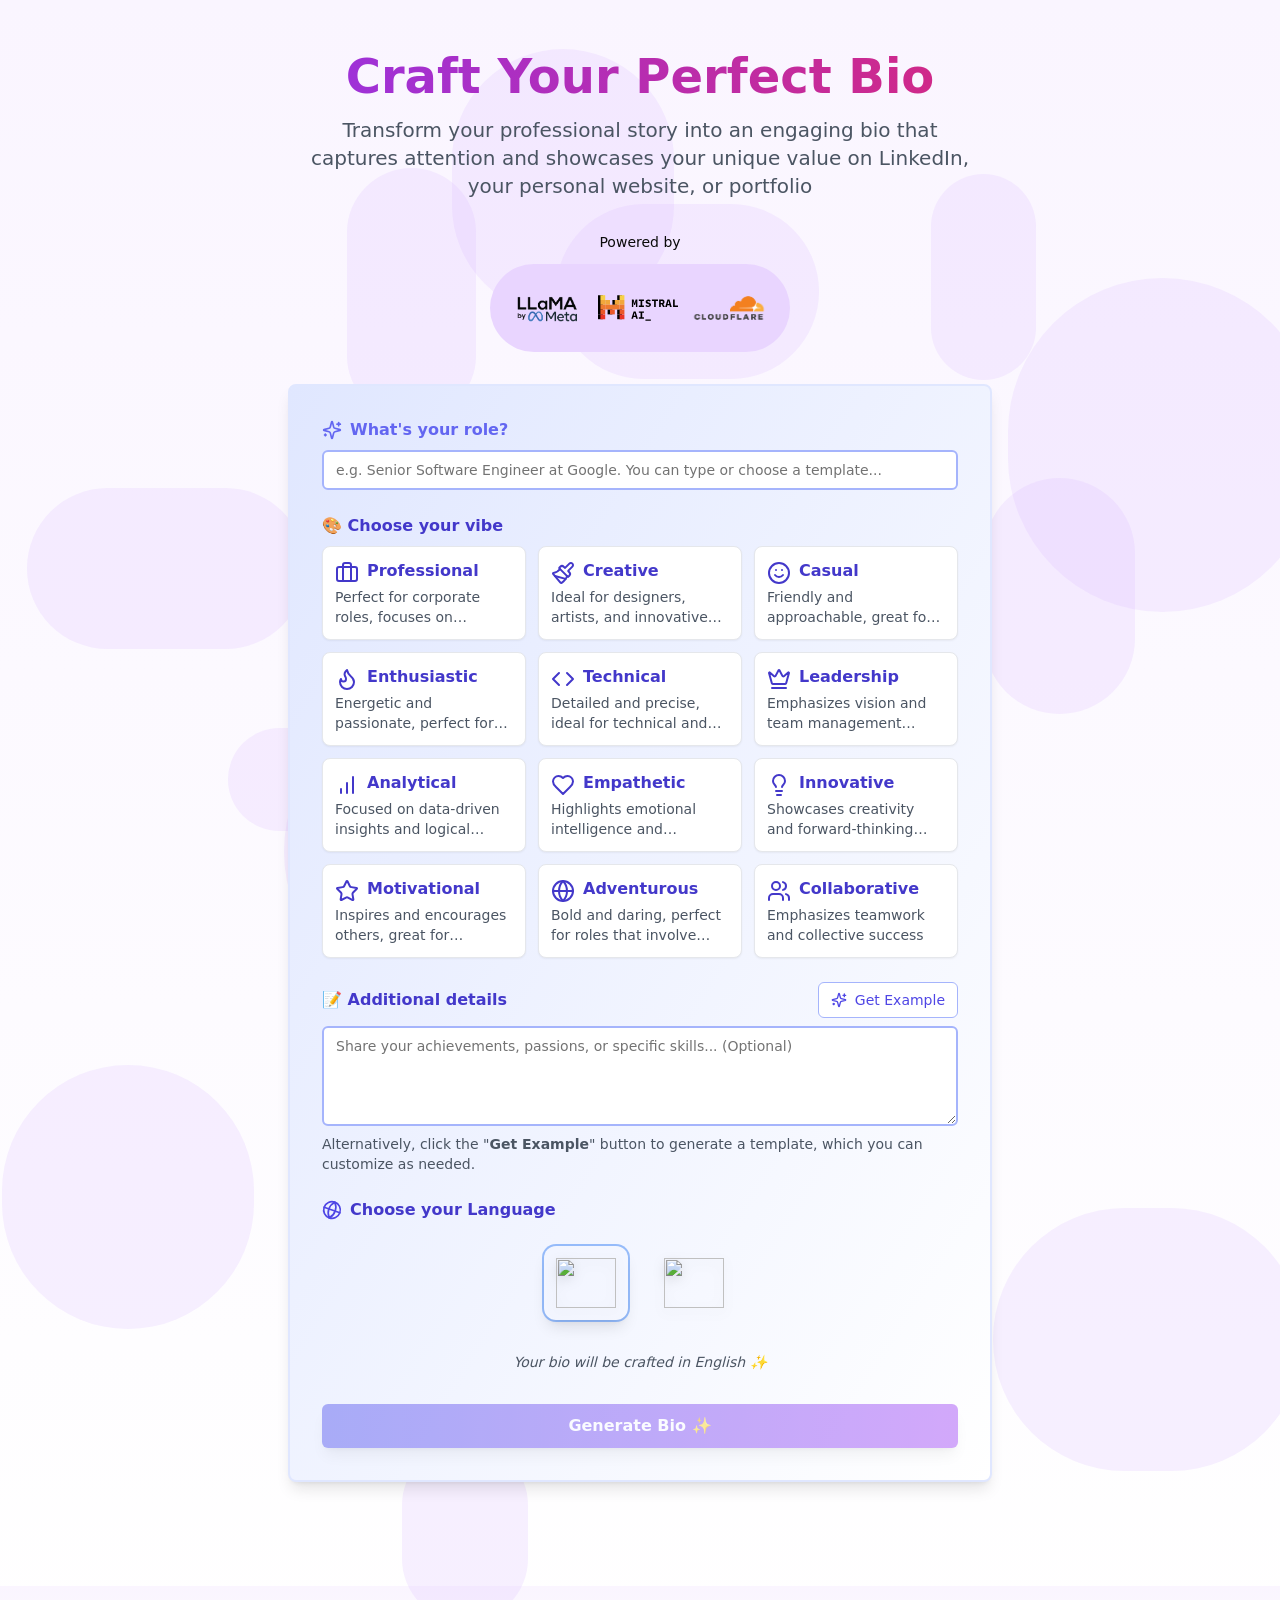
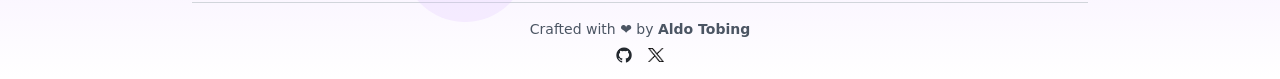
==== commit 99fd2a35: "deploy: c6c1a586d8fcbed9357ba7c9f80fca5c839eb62b" ====
--- a/index.html
+++ b/index.html
@@ -1,4 +1,4 @@
-<!DOCTYPE html><html lang="en"><head><meta charSet="utf-8"/><meta name="viewport" content="width=device-width, initial-scale=1.0"/><meta name="viewport" content="width=device-width, initial-scale=1"/><link rel="preload" as="image" href="https://cdn.jsdelivr.net/gh/lipis/flag-icons/flags/4x3/gb.svg"/><link rel="preload" as="image" href="https://cdn.jsdelivr.net/gh/lipis/flag-icons/flags/4x3/id.svg"/><link rel="stylesheet" href="/_next/static/css/2bb4c1687edb5d78.css" data-precedence="next"/><link rel="stylesheet" href="/_next/static/css/e18f5eb7bac00d28.css" data-precedence="next"/><link rel="preload" as="script" fetchPriority="low" href="/_next/static/chunks/webpack-afe318adc035c167.js"/><script src="/_next/static/chunks/fd9d1056-796f5f0836d7e441.js" async=""></script><script src="/_next/static/chunks/117-6126a5e9e5b5f288.js" async=""></script><script src="/_next/static/chunks/main-app-114e8450ea951db9.js" async=""></script><script src="/_next/static/chunks/642-1245027b892664d9.js" async=""></script><script src="/_next/static/chunks/app/page-90097fee33dcf5d2.js" async=""></script><meta name="robots" content="index, follow"/><meta name="author" content="Aldo Tobing"/><link rel="icon" href="/favicon.ico"/><title>Personal Bio Generator</title><meta name="description" content="Transform your professional story into an engaging bio that captures attention and showcases your unique value on LinkedIn, your personal website, or portfolio"/><meta name="application-name" content="Personal Bio Generator"/><meta name="generator" content="Aldo Tobing"/><meta name="keywords" content="personal bio,bio generator,LinkedIn bio,portfolio bio,professional bio,personal story,bio writing,bio creation"/><link rel="canonical" href="https://linkedin.aldotobing.online"/><meta property="og:title" content="Personal Bio Generator"/><meta property="og:description" content="Create your professional bio with ease using our tool. Perfect for LinkedIn, portfolios, and websites."/><meta property="og:url" content="https://linkedin.aldotobing.online"/><meta property="og:site_name" content="Personal Bio Generator"/><meta property="og:image" content="https://linkedin.aldotobing.online/assets/img/llama.png"/><meta property="og:image:width" content="1200"/><meta property="og:image:height" content="630"/><meta property="og:image:alt" content="Personal Bio Generator Preview"/><meta property="og:type" content="website"/><meta name="twitter:card" content="summary_large_image"/><meta name="twitter:title" content="Personal Bio Generator"/><meta name="twitter:description" content="Generate your unique professional bio easily and effectively for LinkedIn and personal websites."/><meta name="twitter:image" content="https://linkedin.aldotobing.online/assets/img/llama.png"/><script type="application/ld+json">{"@context":"https://schema.org","@type":"WebApplication","name":"Personal Bio Generator","url":"https://linkedin.aldotobing.online","description":"Transform your professional story into an engaging bio with ease.","applicationCategory":"Utility","operatingSystem":"All"}</script><script src="/_next/static/chunks/polyfills-42372ed130431b0a.js" noModule=""></script></head><body><div class="min-h-screen bg-gradient-to-b from-purple-50 to-white dark:from-gray-900 dark:to-gray-800 font-sans antialiased relative overflow-hidden"><div class="container max-w-4xl mx-auto px-4 py-8 relative"><div class="mt-5 text-center mb-12 opacity-0 animate-fade-in"><h1 class="text-2xl md:text-5xl font-bold bg-clip-text text-transparent bg-gradient-to-r from-purple-600 to-pink-600 mb-4 hover:scale-105 transition-transform duration-300">Craft Your Perfect Bio</h1><p class="text-gray-600 dark:text-gray-300 text-md md:text-xl max-w-2xl mx-auto mb-8 transform hover:translate-y-1 transition-transform duration-300 antialiased">Transform your professional story into an engaging bio that captures attention and showcases your unique value on LinkedIn, your personal website, or portfolio</p><div class="flex flex-col items-center space-y-5"><span class="text-sm  antialiased">Powered by</span><div class="mt-1 flex items-center justify-center gap-3 opacity-0 animate-slide-up"><div class="-mt-2 flex items-center gap-3 px-4 py-1 rounded-full bg-purple-200 dark:bg-purple-900/30"><div class="flex items-center justify-center"><img alt="Meta" loading="lazy" width="80" height="0" decoding="async" data-nimg="1" class="object-contain  transition-transform duration-300" style="color:transparent" src="/assets/img/llama.png"/></div><div class="flex items-center justify-center"><img alt="Mistral" loading="lazy" width="80" height="50" decoding="async" data-nimg="1" class="object-contain  transition-transform duration-300" style="color:transparent" src="/assets/img/mistral.svg"/></div><div class="-mt-0 -ml-1.5 flex items-center justify-center"><img alt="Cloudflare" loading="lazy" width="90" height="80" decoding="async" data-nimg="1" class="object-contain  transition-transform duration-300" style="color:transparent" src="/assets/img/cloudflare.png"/></div></div></div></div></div><div class="-mt-10 opacity-0 animate-fade-in-delayed"><div class="w-full max-w-3xl mx-auto px-4 py-6 sm:px-6 lg:px-8"><div class="rounded-lg bg-card text-card-foreground p-4 sm:p-6 md:p-8 shadow-lg border-2 border-indigo-100 bg-gradient-to-br from-indigo-100 to-white"><div class="space-y-4 sm:space-y-6"><div class="space-y-2 relative"><label class="peer-disabled:cursor-not-allowed peer-disabled:opacity-70 text-base sm:text-md font-semibold text-indigo-500 flex items-center gap-2" for="role"><svg xmlns="http://www.w3.org/2000/svg" width="24" height="24" viewBox="0 0 24 24" fill="none" stroke="currentColor" stroke-width="2" stroke-linecap="round" stroke-linejoin="round" class="lucide lucide-sparkles w-4 h-4 sm:w-5 sm:h-5"><path d="M9.937 15.5A2 2 0 0 0 8.5 14.063l-6.135-1.582a.5.5 0 0 1 0-.962L8.5 9.936A2 2 0 0 0 9.937 8.5l1.582-6.135a.5.5 0 0 1 .963 0L14.063 8.5A2 2 0 0 0 15.5 9.937l6.135 1.581a.5.5 0 0 1 0 .964L15.5 14.063a2 2 0 0 0-1.437 1.437l-1.582 6.135a.5.5 0 0 1-.963 0z"></path><path d="M20 3v4"></path><path d="M22 5h-4"></path><path d="M4 17v2"></path><path d="M5 18H3"></path></svg>What&#x27;s your role?</label><input class="flex h-10 w-full rounded-md bg-background px-3 py-2 ring-offset-background file:border-0 file:bg-transparent file:text-sm file:font-medium file:text-foreground placeholder:text-muted-foreground focus-visible:outline-none focus-visible:ring-2 focus-visible:ring-ring focus-visible:ring-offset-2 disabled:cursor-not-allowed disabled:opacity-50 md:text-sm border-2 border-indigo-300 focus:outline-none focus:ring-4 focus:ring-indigo-400 focus:ring-offset-0 focus:border-transparent focus:shadow-lg focus:shadow-indigo-400/50 text-sm sm:text-base transition antialiased" id="role" placeholder="e.g. Senior Software Engineer at Google. You can type or choose a template..." value=""/></div><div class="space-y-2"><label class="peer-disabled:cursor-not-allowed peer-disabled:opacity-70 text-base sm:text-md font-semibold text-indigo-700">🎨 Choose your vibe</label><div class="grid grid-cols-2 sm:grid-cols-2 md:grid-cols-3 gap-3"><div class="rounded-lg bg-card text-card-foreground shadow-sm relative p-3 cursor-pointer transition-all duration-200 hover:shadow-md group vibe-card border border-gray-200 hover:border-indigo-300"><div class="flex flex-col h-full"><div class="flex justify-between items-start"><div class="flex items-center gap-2"><svg xmlns="http://www.w3.org/2000/svg" width="24" height="24" viewBox="0 0 24 24" fill="none" stroke="currentColor" stroke-width="2" stroke-linecap="round" stroke-linejoin="round" class="lucide lucide-briefcase w-6 h-6 text-indigo-700"><path d="M16 20V4a2 2 0 0 0-2-2h-4a2 2 0 0 0-2 2v16"></path><rect width="20" height="14" x="2" y="6" rx="2"></rect></svg><h3 class="font-semibold text-sm sm:text-base text-indigo-700 mb-1">Professional</h3></div></div><p class="text-xs sm:text-sm text-gray-600 line-clamp-2">Perfect for corporate roles, focuses on achievements and expertise</p></div></div><div class="rounded-lg bg-card text-card-foreground shadow-sm relative p-3 cursor-pointer transition-all duration-200 hover:shadow-md group vibe-card border border-gray-200 hover:border-indigo-300"><div class="flex flex-col h-full"><div class="flex justify-between items-start"><div class="flex items-center gap-2"><svg xmlns="http://www.w3.org/2000/svg" width="24" height="24" viewBox="0 0 24 24" fill="none" stroke="currentColor" stroke-width="2" stroke-linecap="round" stroke-linejoin="round" class="lucide lucide-paintbrush w-6 h-6 text-indigo-700"><path d="m14.622 17.897-10.68-2.913"></path><path d="M18.376 2.622a1 1 0 1 1 3.002 3.002L17.36 9.643a.5.5 0 0 0 0 .707l.944.944a2.41 2.41 0 0 1 0 3.408l-.944.944a.5.5 0 0 1-.707 0L8.354 7.348a.5.5 0 0 1 0-.707l.944-.944a2.41 2.41 0 0 1 3.408 0l.944.944a.5.5 0 0 0 .707 0z"></path><path d="M9 8c-1.804 2.71-3.97 3.46-6.583 3.948a.507.507 0 0 0-.302.819l7.32 8.883a1 1 0 0 0 1.185.204C12.735 20.405 16 16.792 16 15"></path></svg><h3 class="font-semibold text-sm sm:text-base text-indigo-700 mb-1">Creative</h3></div></div><p class="text-xs sm:text-sm text-gray-600 line-clamp-2">Ideal for designers, artists, and innovative roles</p></div></div><div class="rounded-lg bg-card text-card-foreground shadow-sm relative p-3 cursor-pointer transition-all duration-200 hover:shadow-md group vibe-card border border-gray-200 hover:border-indigo-300"><div class="flex flex-col h-full"><div class="flex justify-between items-start"><div class="flex items-center gap-2"><svg xmlns="http://www.w3.org/2000/svg" width="24" height="24" viewBox="0 0 24 24" fill="none" stroke="currentColor" stroke-width="2" stroke-linecap="round" stroke-linejoin="round" class="lucide lucide-smile w-6 h-6 text-indigo-700"><circle cx="12" cy="12" r="10"></circle><path d="M8 14s1.5 2 4 2 4-2 4-2"></path><line x1="9" x2="9.01" y1="9" y2="9"></line><line x1="15" x2="15.01" y1="9" y2="9"></line></svg><h3 class="font-semibold text-sm sm:text-base text-indigo-700 mb-1">Casual</h3></div></div><p class="text-xs sm:text-sm text-gray-600 line-clamp-2">Friendly and approachable, great for startups and social media</p></div></div><div class="rounded-lg bg-card text-card-foreground shadow-sm relative p-3 cursor-pointer transition-all duration-200 hover:shadow-md group vibe-card border border-gray-200 hover:border-indigo-300"><div class="flex flex-col h-full"><div class="flex justify-between items-start"><div class="flex items-center gap-2"><svg xmlns="http://www.w3.org/2000/svg" width="24" height="24" viewBox="0 0 24 24" fill="none" stroke="currentColor" stroke-width="2" stroke-linecap="round" stroke-linejoin="round" class="lucide lucide-flame w-6 h-6 text-indigo-700"><path d="M8.5 14.5A2.5 2.5 0 0 0 11 12c0-1.38-.5-2-1-3-1.072-2.143-.224-4.054 2-6 .5 2.5 2 4.9 4 6.5 2 1.6 3 3.5 3 5.5a7 7 0 1 1-14 0c0-1.153.433-2.294 1-3a2.5 2.5 0 0 0 2.5 2.5z"></path></svg><h3 class="font-semibold text-sm sm:text-base text-indigo-700 mb-1">Enthusiastic</h3></div></div><p class="text-xs sm:text-sm text-gray-600 line-clamp-2">Energetic and passionate, perfect for community-focused roles</p></div></div><div class="rounded-lg bg-card text-card-foreground shadow-sm relative p-3 cursor-pointer transition-all duration-200 hover:shadow-md group vibe-card border border-gray-200 hover:border-indigo-300"><div class="flex flex-col h-full"><div class="flex justify-between items-start"><div class="flex items-center gap-2"><svg xmlns="http://www.w3.org/2000/svg" width="24" height="24" viewBox="0 0 24 24" fill="none" stroke="currentColor" stroke-width="2" stroke-linecap="round" stroke-linejoin="round" class="lucide lucide-code w-6 h-6 text-indigo-700"><polyline points="16 18 22 12 16 6"></polyline><polyline points="8 6 2 12 8 18"></polyline></svg><h3 class="font-semibold text-sm sm:text-base text-indigo-700 mb-1">Technical</h3></div></div><p class="text-xs sm:text-sm text-gray-600 line-clamp-2">Detailed and precise, ideal for technical and specialized roles</p></div></div><div class="rounded-lg bg-card text-card-foreground shadow-sm relative p-3 cursor-pointer transition-all duration-200 hover:shadow-md group vibe-card border border-gray-200 hover:border-indigo-300"><div class="flex flex-col h-full"><div class="flex justify-between items-start"><div class="flex items-center gap-2"><svg xmlns="http://www.w3.org/2000/svg" width="24" height="24" viewBox="0 0 24 24" fill="none" stroke="currentColor" stroke-width="2" stroke-linecap="round" stroke-linejoin="round" class="lucide lucide-crown w-6 h-6 text-indigo-700"><path d="M11.562 3.266a.5.5 0 0 1 .876 0L15.39 8.87a1 1 0 0 0 1.516.294L21.183 5.5a.5.5 0 0 1 .798.519l-2.834 10.246a1 1 0 0 1-.956.734H5.81a1 1 0 0 1-.957-.734L2.02 6.02a.5.5 0 0 1 .798-.519l4.276 3.664a1 1 0 0 0 1.516-.294z"></path><path d="M5 21h14"></path></svg><h3 class="font-semibold text-sm sm:text-base text-indigo-700 mb-1">Leadership</h3></div></div><p class="text-xs sm:text-sm text-gray-600 line-clamp-2">Emphasizes vision and team management experience</p></div></div><div class="rounded-lg bg-card text-card-foreground shadow-sm relative p-3 cursor-pointer transition-all duration-200 hover:shadow-md group vibe-card border border-gray-200 hover:border-indigo-300"><div class="flex flex-col h-full"><div class="flex justify-between items-start"><div class="flex items-center gap-2"><svg xmlns="http://www.w3.org/2000/svg" width="24" height="24" viewBox="0 0 24 24" fill="none" stroke="currentColor" stroke-width="2" stroke-linecap="round" stroke-linejoin="round" class="lucide lucide-chart-no-axes-column-increasing w-6 h-6 text-indigo-700"><line x1="12" x2="12" y1="20" y2="10"></line><line x1="18" x2="18" y1="20" y2="4"></line><line x1="6" x2="6" y1="20" y2="16"></line></svg><h3 class="font-semibold text-sm sm:text-base text-indigo-700 mb-1">Analytical</h3></div></div><p class="text-xs sm:text-sm text-gray-600 line-clamp-2">Focused on data-driven insights and logical reasoning</p></div></div><div class="rounded-lg bg-card text-card-foreground shadow-sm relative p-3 cursor-pointer transition-all duration-200 hover:shadow-md group vibe-card border border-gray-200 hover:border-indigo-300"><div class="flex flex-col h-full"><div class="flex justify-between items-start"><div class="flex items-center gap-2"><svg xmlns="http://www.w3.org/2000/svg" width="24" height="24" viewBox="0 0 24 24" fill="none" stroke="currentColor" stroke-width="2" stroke-linecap="round" stroke-linejoin="round" class="lucide lucide-heart w-6 h-6 text-indigo-700"><path d="M19 14c1.49-1.46 3-3.21 3-5.5A5.5 5.5 0 0 0 16.5 3c-1.76 0-3 .5-4.5 2-1.5-1.5-2.74-2-4.5-2A5.5 5.5 0 0 0 2 8.5c0 2.3 1.5 4.05 3 5.5l7 7Z"></path></svg><h3 class="font-semibold text-sm sm:text-base text-indigo-700 mb-1">Empathetic</h3></div></div><p class="text-xs sm:text-sm text-gray-600 line-clamp-2">Highlights emotional intelligence and interpersonal skills</p></div></div><div class="rounded-lg bg-card text-card-foreground shadow-sm relative p-3 cursor-pointer transition-all duration-200 hover:shadow-md group vibe-card border border-gray-200 hover:border-indigo-300"><div class="flex flex-col h-full"><div class="flex justify-between items-start"><div class="flex items-center gap-2"><svg xmlns="http://www.w3.org/2000/svg" width="24" height="24" viewBox="0 0 24 24" fill="none" stroke="currentColor" stroke-width="2" stroke-linecap="round" stroke-linejoin="round" class="lucide lucide-lightbulb w-6 h-6 text-indigo-700"><path d="M15 14c.2-1 .7-1.7 1.5-2.5 1-.9 1.5-2.2 1.5-3.5A6 6 0 0 0 6 8c0 1 .2 2.2 1.5 3.5.7.7 1.3 1.5 1.5 2.5"></path><path d="M9 18h6"></path><path d="M10 22h4"></path></svg><h3 class="font-semibold text-sm sm:text-base text-indigo-700 mb-1">Innovative</h3></div></div><p class="text-xs sm:text-sm text-gray-600 line-clamp-2">Showcases creativity and forward-thinking approaches</p></div></div><div class="rounded-lg bg-card text-card-foreground shadow-sm relative p-3 cursor-pointer transition-all duration-200 hover:shadow-md group vibe-card border border-gray-200 hover:border-indigo-300"><div class="flex flex-col h-full"><div class="flex justify-between items-start"><div class="flex items-center gap-2"><svg xmlns="http://www.w3.org/2000/svg" width="24" height="24" viewBox="0 0 24 24" fill="none" stroke="currentColor" stroke-width="2" stroke-linecap="round" stroke-linejoin="round" class="lucide lucide-star w-6 h-6 text-indigo-700"><path d="M11.525 2.295a.53.53 0 0 1 .95 0l2.31 4.679a2.123 2.123 0 0 0 1.595 1.16l5.166.756a.53.53 0 0 1 .294.904l-3.736 3.638a2.123 2.123 0 0 0-.611 1.878l.882 5.14a.53.53 0 0 1-.771.56l-4.618-2.428a2.122 2.122 0 0 0-1.973 0L6.396 21.01a.53.53 0 0 1-.77-.56l.881-5.139a2.122 2.122 0 0 0-.611-1.879L2.16 9.795a.53.53 0 0 1 .294-.906l5.165-.755a2.122 2.122 0 0 0 1.597-1.16z"></path></svg><h3 class="font-semibold text-sm sm:text-base text-indigo-700 mb-1">Motivational</h3></div></div><p class="text-xs sm:text-sm text-gray-600 line-clamp-2">Inspires and encourages others, great for coaching roles</p></div></div><div class="rounded-lg bg-card text-card-foreground shadow-sm relative p-3 cursor-pointer transition-all duration-200 hover:shadow-md group vibe-card border border-gray-200 hover:border-indigo-300"><div class="flex flex-col h-full"><div class="flex justify-between items-start"><div class="flex items-center gap-2"><svg xmlns="http://www.w3.org/2000/svg" width="24" height="24" viewBox="0 0 24 24" fill="none" stroke="currentColor" stroke-width="2" stroke-linecap="round" stroke-linejoin="round" class="lucide lucide-globe w-6 h-6 text-indigo-700"><circle cx="12" cy="12" r="10"></circle><path d="M12 2a14.5 14.5 0 0 0 0 20 14.5 14.5 0 0 0 0-20"></path><path d="M2 12h20"></path></svg><h3 class="font-semibold text-sm sm:text-base text-indigo-700 mb-1">Adventurous</h3></div></div><p class="text-xs sm:text-sm text-gray-600 line-clamp-2">Bold and daring, perfect for roles that involve risk-taking</p></div></div><div class="rounded-lg bg-card text-card-foreground shadow-sm relative p-3 cursor-pointer transition-all duration-200 hover:shadow-md group vibe-card border border-gray-200 hover:border-indigo-300"><div class="flex flex-col h-full"><div class="flex justify-between items-start"><div class="flex items-center gap-2"><svg xmlns="http://www.w3.org/2000/svg" width="24" height="24" viewBox="0 0 24 24" fill="none" stroke="currentColor" stroke-width="2" stroke-linecap="round" stroke-linejoin="round" class="lucide lucide-users w-6 h-6 text-indigo-700"><path d="M16 21v-2a4 4 0 0 0-4-4H6a4 4 0 0 0-4 4v2"></path><circle cx="9" cy="7" r="4"></circle><path d="M22 21v-2a4 4 0 0 0-3-3.87"></path><path d="M16 3.13a4 4 0 0 1 0 7.75"></path></svg><h3 class="font-semibold text-sm sm:text-base text-indigo-700 mb-1">Collaborative</h3></div></div><p class="text-xs sm:text-sm text-gray-600 line-clamp-2">Emphasizes teamwork and collective success</p></div></div></div></div><div class="space-y-2"><div class="flex justify-between items-center"><label class="peer-disabled:cursor-not-allowed peer-disabled:opacity-70 text-base sm:text-md font-semibold text-indigo-700" for="additionalContext">📝 Additional details</label><button class="justify-center whitespace-nowrap text-sm font-medium ring-offset-background transition-colors focus-visible:outline-none focus-visible:ring-2 focus-visible:ring-ring focus-visible:ring-offset-2 disabled:pointer-events-none disabled:opacity-50 [&amp;_svg]:pointer-events-none [&amp;_svg]:size-4 [&amp;_svg]:shrink-0 border bg-background hover:text-accent-foreground h-9 rounded-md px-3 flex items-center gap-2 text-indigo-600 border-indigo-300 hover:bg-indigo-50"><svg xmlns="http://www.w3.org/2000/svg" width="24" height="24" viewBox="0 0 24 24" fill="none" stroke="currentColor" stroke-width="2" stroke-linecap="round" stroke-linejoin="round" class="lucide lucide-sparkles h-3 w-3"><path d="M9.937 15.5A2 2 0 0 0 8.5 14.063l-6.135-1.582a.5.5 0 0 1 0-.962L8.5 9.936A2 2 0 0 0 9.937 8.5l1.582-6.135a.5.5 0 0 1 .963 0L14.063 8.5A2 2 0 0 0 15.5 9.937l6.135 1.581a.5.5 0 0 1 0 .964L15.5 14.063a2 2 0 0 0-1.437 1.437l-1.582 6.135a.5.5 0 0 1-.963 0z"></path><path d="M20 3v4"></path><path d="M22 5h-4"></path><path d="M4 17v2"></path><path d="M5 18H3"></path></svg><span class="text-sm">Get Example</span></button></div><textarea class="flex w-full rounded-md bg-background px-3 py-2 ring-offset-background placeholder:text-muted-foreground focus-visible:outline-none focus-visible:ring-2 focus-visible:ring-ring focus-visible:ring-offset-2 disabled:cursor-not-allowed disabled:opacity-50 md:text-sm border-2 border-indigo-300 focus:ring-4 focus:ring-indigo-200 min-h-[100px] focus:border-transparent text-sm sm:text-base" id="additionalContext" placeholder="Share your achievements, passions, or specific skills... (Optional)"></textarea><p class="text-sm text-gray-600 mt-2 antialiased">Alternatively, click the &quot;<b>Get Example</b>&quot; button to generate a template, which you can customize as needed.</p></div><div class="space-y-6"><div class="flex items-center gap-2"><div><svg xmlns="http://www.w3.org/2000/svg" width="24" height="24" viewBox="0 0 24 24" fill="none" stroke="currentColor" stroke-width="2" stroke-linecap="round" stroke-linejoin="round" class="lucide lucide-globe w-5 h-5 text-indigo-600"><circle cx="12" cy="12" r="10"></circle><path d="M12 2a14.5 14.5 0 0 0 0 20 14.5 14.5 0 0 0 0-20"></path><path d="M2 12h20"></path></svg></div><label class="peer-disabled:cursor-not-allowed peer-disabled:opacity-70 text-base sm:text-md font-semibold text-indigo-700">Choose your Language</label></div><div class="flex justify-center gap-6"><button class="
+<!DOCTYPE html><html lang="en"><head><meta charSet="utf-8"/><meta name="viewport" content="width=device-width, initial-scale=1.0"/><meta name="viewport" content="width=device-width, initial-scale=1"/><link rel="preload" as="image" href="https://cdn.jsdelivr.net/gh/lipis/flag-icons/flags/4x3/gb.svg"/><link rel="preload" as="image" href="https://cdn.jsdelivr.net/gh/lipis/flag-icons/flags/4x3/id.svg"/><link rel="stylesheet" href="/_next/static/css/2bb4c1687edb5d78.css" data-precedence="next"/><link rel="stylesheet" href="/_next/static/css/e18f5eb7bac00d28.css" data-precedence="next"/><link rel="preload" as="script" fetchPriority="low" href="/_next/static/chunks/webpack-afe318adc035c167.js"/><script src="/_next/static/chunks/fd9d1056-796f5f0836d7e441.js" async=""></script><script src="/_next/static/chunks/117-6126a5e9e5b5f288.js" async=""></script><script src="/_next/static/chunks/main-app-114e8450ea951db9.js" async=""></script><script src="/_next/static/chunks/642-1245027b892664d9.js" async=""></script><script src="/_next/static/chunks/app/page-ecd088eeee4123bb.js" async=""></script><meta name="robots" content="index, follow"/><meta name="author" content="Aldo Tobing"/><link rel="icon" href="/favicon.ico"/><title>Personal Bio Generator</title><meta name="description" content="Transform your professional story into an engaging bio that captures attention and showcases your unique value on LinkedIn, your personal website, or portfolio"/><meta name="application-name" content="Personal Bio Generator"/><meta name="generator" content="Aldo Tobing"/><meta name="keywords" content="personal bio,bio generator,LinkedIn bio,portfolio bio,professional bio,personal story,bio writing,bio creation"/><link rel="canonical" href="https://linkedin.aldotobing.online"/><meta property="og:title" content="Personal Bio Generator"/><meta property="og:description" content="Create your professional bio with ease using our tool. Perfect for LinkedIn, portfolios, and websites."/><meta property="og:url" content="https://linkedin.aldotobing.online"/><meta property="og:site_name" content="Personal Bio Generator"/><meta property="og:image" content="https://linkedin.aldotobing.online/assets/img/llama.png"/><meta property="og:image:width" content="1200"/><meta property="og:image:height" content="630"/><meta property="og:image:alt" content="Personal Bio Generator Preview"/><meta property="og:type" content="website"/><meta name="twitter:card" content="summary_large_image"/><meta name="twitter:title" content="Personal Bio Generator"/><meta name="twitter:description" content="Generate your unique professional bio easily and effectively for LinkedIn and personal websites."/><meta name="twitter:image" content="https://linkedin.aldotobing.online/assets/img/llama.png"/><script type="application/ld+json">{"@context":"https://schema.org","@type":"WebApplication","name":"Personal Bio Generator","url":"https://linkedin.aldotobing.online","description":"Transform your professional story into an engaging bio with ease.","applicationCategory":"Utility","operatingSystem":"All"}</script><script src="/_next/static/chunks/polyfills-42372ed130431b0a.js" noModule=""></script></head><body><div class="min-h-screen bg-gradient-to-b from-purple-50 to-white dark:from-gray-900 dark:to-gray-800 font-sans antialiased relative overflow-hidden"><div class="container max-w-4xl mx-auto px-4 py-8 relative"><div class="mt-5 text-center mb-12 opacity-0 animate-fade-in"><h1 class="text-2xl md:text-5xl font-bold bg-clip-text text-transparent bg-gradient-to-r from-purple-600 to-pink-600 mb-4 hover:scale-105 transition-transform duration-300">Craft Your Perfect Bio</h1><p class="text-gray-600 dark:text-gray-300 text-md md:text-xl max-w-2xl mx-auto mb-8 transform hover:translate-y-1 transition-transform duration-300 antialiased">Transform your professional story into an engaging bio that captures attention and showcases your unique value on LinkedIn, your personal website, or portfolio</p><div class="flex flex-col items-center space-y-5"><span class="text-sm  antialiased">Powered by</span><div class="mt-1 flex items-center justify-center gap-3 opacity-0 animate-slide-up"><div class="-mt-2 flex items-center gap-3 px-4 py-1 rounded-full bg-purple-200 dark:bg-purple-900/30"><div class="flex items-center justify-center"><img alt="Meta" loading="lazy" width="80" height="0" decoding="async" data-nimg="1" class="object-contain  transition-transform duration-300" style="color:transparent" src="/assets/img/llama.png"/></div><div class="flex items-center justify-center"><img alt="Mistral" loading="lazy" width="80" height="50" decoding="async" data-nimg="1" class="object-contain  transition-transform duration-300" style="color:transparent" src="/assets/img/mistral.svg"/></div><div class="-mt-0 -ml-1.5 flex items-center justify-center"><img alt="Cloudflare" loading="lazy" width="90" height="80" decoding="async" data-nimg="1" class="object-contain  transition-transform duration-300" style="color:transparent" src="/assets/img/cloudflare.png"/></div></div></div></div></div><div class="-mt-10 opacity-0 animate-fade-in-delayed"><div class="w-full max-w-3xl mx-auto px-4 py-6 sm:px-6 lg:px-8"><div class="rounded-lg bg-card text-card-foreground p-4 sm:p-6 md:p-8 shadow-lg border-2 border-indigo-100 bg-gradient-to-br from-indigo-100 to-white"><div class="space-y-4 sm:space-y-6"><div class="space-y-2 relative"><label class="peer-disabled:cursor-not-allowed peer-disabled:opacity-70 text-base sm:text-md font-semibold text-indigo-500 flex items-center gap-2" for="role"><svg xmlns="http://www.w3.org/2000/svg" width="24" height="24" viewBox="0 0 24 24" fill="none" stroke="currentColor" stroke-width="2" stroke-linecap="round" stroke-linejoin="round" class="lucide lucide-sparkles w-4 h-4 sm:w-5 sm:h-5"><path d="M9.937 15.5A2 2 0 0 0 8.5 14.063l-6.135-1.582a.5.5 0 0 1 0-.962L8.5 9.936A2 2 0 0 0 9.937 8.5l1.582-6.135a.5.5 0 0 1 .963 0L14.063 8.5A2 2 0 0 0 15.5 9.937l6.135 1.581a.5.5 0 0 1 0 .964L15.5 14.063a2 2 0 0 0-1.437 1.437l-1.582 6.135a.5.5 0 0 1-.963 0z"></path><path d="M20 3v4"></path><path d="M22 5h-4"></path><path d="M4 17v2"></path><path d="M5 18H3"></path></svg>What&#x27;s your role?</label><input class="flex h-10 w-full rounded-md bg-background px-3 py-2 ring-offset-background file:border-0 file:bg-transparent file:text-sm file:font-medium file:text-foreground placeholder:text-muted-foreground focus-visible:outline-none focus-visible:ring-2 focus-visible:ring-ring focus-visible:ring-offset-2 disabled:cursor-not-allowed disabled:opacity-50 md:text-sm border-2 border-indigo-300 focus:outline-none focus:ring-4 focus:ring-indigo-400 focus:ring-offset-0 focus:border-transparent focus:shadow-lg focus:shadow-indigo-400/50 text-sm sm:text-base transition antialiased" id="role" placeholder="e.g. Senior Software Engineer at Google. You can type or choose a template..." value=""/></div><div class="space-y-2"><label class="peer-disabled:cursor-not-allowed peer-disabled:opacity-70 text-base sm:text-md font-semibold text-indigo-700">🎨 Choose your vibe</label><div class="grid grid-cols-2 sm:grid-cols-2 md:grid-cols-3 gap-3"><div class="rounded-lg bg-card text-card-foreground shadow-sm relative p-3 cursor-pointer transition-all duration-200 hover:shadow-md group vibe-card border border-gray-200 hover:border-indigo-300"><div class="flex flex-col h-full"><div class="flex justify-between items-start"><div class="flex items-center gap-2"><svg xmlns="http://www.w3.org/2000/svg" width="24" height="24" viewBox="0 0 24 24" fill="none" stroke="currentColor" stroke-width="2" stroke-linecap="round" stroke-linejoin="round" class="lucide lucide-briefcase w-6 h-6 text-indigo-700"><path d="M16 20V4a2 2 0 0 0-2-2h-4a2 2 0 0 0-2 2v16"></path><rect width="20" height="14" x="2" y="6" rx="2"></rect></svg><h3 class="font-semibold text-sm sm:text-base text-indigo-700 mb-1">Professional</h3></div></div><p class="text-xs sm:text-sm text-gray-600 line-clamp-2">Perfect for corporate roles, focuses on achievements and expertise</p></div></div><div class="rounded-lg bg-card text-card-foreground shadow-sm relative p-3 cursor-pointer transition-all duration-200 hover:shadow-md group vibe-card border border-gray-200 hover:border-indigo-300"><div class="flex flex-col h-full"><div class="flex justify-between items-start"><div class="flex items-center gap-2"><svg xmlns="http://www.w3.org/2000/svg" width="24" height="24" viewBox="0 0 24 24" fill="none" stroke="currentColor" stroke-width="2" stroke-linecap="round" stroke-linejoin="round" class="lucide lucide-paintbrush w-6 h-6 text-indigo-700"><path d="m14.622 17.897-10.68-2.913"></path><path d="M18.376 2.622a1 1 0 1 1 3.002 3.002L17.36 9.643a.5.5 0 0 0 0 .707l.944.944a2.41 2.41 0 0 1 0 3.408l-.944.944a.5.5 0 0 1-.707 0L8.354 7.348a.5.5 0 0 1 0-.707l.944-.944a2.41 2.41 0 0 1 3.408 0l.944.944a.5.5 0 0 0 .707 0z"></path><path d="M9 8c-1.804 2.71-3.97 3.46-6.583 3.948a.507.507 0 0 0-.302.819l7.32 8.883a1 1 0 0 0 1.185.204C12.735 20.405 16 16.792 16 15"></path></svg><h3 class="font-semibold text-sm sm:text-base text-indigo-700 mb-1">Creative</h3></div></div><p class="text-xs sm:text-sm text-gray-600 line-clamp-2">Ideal for designers, artists, and innovative roles</p></div></div><div class="rounded-lg bg-card text-card-foreground shadow-sm relative p-3 cursor-pointer transition-all duration-200 hover:shadow-md group vibe-card border border-gray-200 hover:border-indigo-300"><div class="flex flex-col h-full"><div class="flex justify-between items-start"><div class="flex items-center gap-2"><svg xmlns="http://www.w3.org/2000/svg" width="24" height="24" viewBox="0 0 24 24" fill="none" stroke="currentColor" stroke-width="2" stroke-linecap="round" stroke-linejoin="round" class="lucide lucide-smile w-6 h-6 text-indigo-700"><circle cx="12" cy="12" r="10"></circle><path d="M8 14s1.5 2 4 2 4-2 4-2"></path><line x1="9" x2="9.01" y1="9" y2="9"></line><line x1="15" x2="15.01" y1="9" y2="9"></line></svg><h3 class="font-semibold text-sm sm:text-base text-indigo-700 mb-1">Casual</h3></div></div><p class="text-xs sm:text-sm text-gray-600 line-clamp-2">Friendly and approachable, great for startups and social media</p></div></div><div class="rounded-lg bg-card text-card-foreground shadow-sm relative p-3 cursor-pointer transition-all duration-200 hover:shadow-md group vibe-card border border-gray-200 hover:border-indigo-300"><div class="flex flex-col h-full"><div class="flex justify-between items-start"><div class="flex items-center gap-2"><svg xmlns="http://www.w3.org/2000/svg" width="24" height="24" viewBox="0 0 24 24" fill="none" stroke="currentColor" stroke-width="2" stroke-linecap="round" stroke-linejoin="round" class="lucide lucide-flame w-6 h-6 text-indigo-700"><path d="M8.5 14.5A2.5 2.5 0 0 0 11 12c0-1.38-.5-2-1-3-1.072-2.143-.224-4.054 2-6 .5 2.5 2 4.9 4 6.5 2 1.6 3 3.5 3 5.5a7 7 0 1 1-14 0c0-1.153.433-2.294 1-3a2.5 2.5 0 0 0 2.5 2.5z"></path></svg><h3 class="font-semibold text-sm sm:text-base text-indigo-700 mb-1">Enthusiastic</h3></div></div><p class="text-xs sm:text-sm text-gray-600 line-clamp-2">Energetic and passionate, perfect for community-focused roles</p></div></div><div class="rounded-lg bg-card text-card-foreground shadow-sm relative p-3 cursor-pointer transition-all duration-200 hover:shadow-md group vibe-card border border-gray-200 hover:border-indigo-300"><div class="flex flex-col h-full"><div class="flex justify-between items-start"><div class="flex items-center gap-2"><svg xmlns="http://www.w3.org/2000/svg" width="24" height="24" viewBox="0 0 24 24" fill="none" stroke="currentColor" stroke-width="2" stroke-linecap="round" stroke-linejoin="round" class="lucide lucide-code w-6 h-6 text-indigo-700"><polyline points="16 18 22 12 16 6"></polyline><polyline points="8 6 2 12 8 18"></polyline></svg><h3 class="font-semibold text-sm sm:text-base text-indigo-700 mb-1">Technical</h3></div></div><p class="text-xs sm:text-sm text-gray-600 line-clamp-2">Detailed and precise, ideal for technical and specialized roles</p></div></div><div class="rounded-lg bg-card text-card-foreground shadow-sm relative p-3 cursor-pointer transition-all duration-200 hover:shadow-md group vibe-card border border-gray-200 hover:border-indigo-300"><div class="flex flex-col h-full"><div class="flex justify-between items-start"><div class="flex items-center gap-2"><svg xmlns="http://www.w3.org/2000/svg" width="24" height="24" viewBox="0 0 24 24" fill="none" stroke="currentColor" stroke-width="2" stroke-linecap="round" stroke-linejoin="round" class="lucide lucide-crown w-6 h-6 text-indigo-700"><path d="M11.562 3.266a.5.5 0 0 1 .876 0L15.39 8.87a1 1 0 0 0 1.516.294L21.183 5.5a.5.5 0 0 1 .798.519l-2.834 10.246a1 1 0 0 1-.956.734H5.81a1 1 0 0 1-.957-.734L2.02 6.02a.5.5 0 0 1 .798-.519l4.276 3.664a1 1 0 0 0 1.516-.294z"></path><path d="M5 21h14"></path></svg><h3 class="font-semibold text-sm sm:text-base text-indigo-700 mb-1">Leadership</h3></div></div><p class="text-xs sm:text-sm text-gray-600 line-clamp-2">Emphasizes vision and team management experience</p></div></div><div class="rounded-lg bg-card text-card-foreground shadow-sm relative p-3 cursor-pointer transition-all duration-200 hover:shadow-md group vibe-card border border-gray-200 hover:border-indigo-300"><div class="flex flex-col h-full"><div class="flex justify-between items-start"><div class="flex items-center gap-2"><svg xmlns="http://www.w3.org/2000/svg" width="24" height="24" viewBox="0 0 24 24" fill="none" stroke="currentColor" stroke-width="2" stroke-linecap="round" stroke-linejoin="round" class="lucide lucide-chart-no-axes-column-increasing w-6 h-6 text-indigo-700"><line x1="12" x2="12" y1="20" y2="10"></line><line x1="18" x2="18" y1="20" y2="4"></line><line x1="6" x2="6" y1="20" y2="16"></line></svg><h3 class="font-semibold text-sm sm:text-base text-indigo-700 mb-1">Analytical</h3></div></div><p class="text-xs sm:text-sm text-gray-600 line-clamp-2">Focused on data-driven insights and logical reasoning</p></div></div><div class="rounded-lg bg-card text-card-foreground shadow-sm relative p-3 cursor-pointer transition-all duration-200 hover:shadow-md group vibe-card border border-gray-200 hover:border-indigo-300"><div class="flex flex-col h-full"><div class="flex justify-between items-start"><div class="flex items-center gap-2"><svg xmlns="http://www.w3.org/2000/svg" width="24" height="24" viewBox="0 0 24 24" fill="none" stroke="currentColor" stroke-width="2" stroke-linecap="round" stroke-linejoin="round" class="lucide lucide-heart w-6 h-6 text-indigo-700"><path d="M19 14c1.49-1.46 3-3.21 3-5.5A5.5 5.5 0 0 0 16.5 3c-1.76 0-3 .5-4.5 2-1.5-1.5-2.74-2-4.5-2A5.5 5.5 0 0 0 2 8.5c0 2.3 1.5 4.05 3 5.5l7 7Z"></path></svg><h3 class="font-semibold text-sm sm:text-base text-indigo-700 mb-1">Empathetic</h3></div></div><p class="text-xs sm:text-sm text-gray-600 line-clamp-2">Highlights emotional intelligence and interpersonal skills</p></div></div><div class="rounded-lg bg-card text-card-foreground shadow-sm relative p-3 cursor-pointer transition-all duration-200 hover:shadow-md group vibe-card border border-gray-200 hover:border-indigo-300"><div class="flex flex-col h-full"><div class="flex justify-between items-start"><div class="flex items-center gap-2"><svg xmlns="http://www.w3.org/2000/svg" width="24" height="24" viewBox="0 0 24 24" fill="none" stroke="currentColor" stroke-width="2" stroke-linecap="round" stroke-linejoin="round" class="lucide lucide-lightbulb w-6 h-6 text-indigo-700"><path d="M15 14c.2-1 .7-1.7 1.5-2.5 1-.9 1.5-2.2 1.5-3.5A6 6 0 0 0 6 8c0 1 .2 2.2 1.5 3.5.7.7 1.3 1.5 1.5 2.5"></path><path d="M9 18h6"></path><path d="M10 22h4"></path></svg><h3 class="font-semibold text-sm sm:text-base text-indigo-700 mb-1">Innovative</h3></div></div><p class="text-xs sm:text-sm text-gray-600 line-clamp-2">Showcases creativity and forward-thinking approaches</p></div></div><div class="rounded-lg bg-card text-card-foreground shadow-sm relative p-3 cursor-pointer transition-all duration-200 hover:shadow-md group vibe-card border border-gray-200 hover:border-indigo-300"><div class="flex flex-col h-full"><div class="flex justify-between items-start"><div class="flex items-center gap-2"><svg xmlns="http://www.w3.org/2000/svg" width="24" height="24" viewBox="0 0 24 24" fill="none" stroke="currentColor" stroke-width="2" stroke-linecap="round" stroke-linejoin="round" class="lucide lucide-star w-6 h-6 text-indigo-700"><path d="M11.525 2.295a.53.53 0 0 1 .95 0l2.31 4.679a2.123 2.123 0 0 0 1.595 1.16l5.166.756a.53.53 0 0 1 .294.904l-3.736 3.638a2.123 2.123 0 0 0-.611 1.878l.882 5.14a.53.53 0 0 1-.771.56l-4.618-2.428a2.122 2.122 0 0 0-1.973 0L6.396 21.01a.53.53 0 0 1-.77-.56l.881-5.139a2.122 2.122 0 0 0-.611-1.879L2.16 9.795a.53.53 0 0 1 .294-.906l5.165-.755a2.122 2.122 0 0 0 1.597-1.16z"></path></svg><h3 class="font-semibold text-sm sm:text-base text-indigo-700 mb-1">Motivational</h3></div></div><p class="text-xs sm:text-sm text-gray-600 line-clamp-2">Inspires and encourages others, great for coaching roles</p></div></div><div class="rounded-lg bg-card text-card-foreground shadow-sm relative p-3 cursor-pointer transition-all duration-200 hover:shadow-md group vibe-card border border-gray-200 hover:border-indigo-300"><div class="flex flex-col h-full"><div class="flex justify-between items-start"><div class="flex items-center gap-2"><svg xmlns="http://www.w3.org/2000/svg" width="24" height="24" viewBox="0 0 24 24" fill="none" stroke="currentColor" stroke-width="2" stroke-linecap="round" stroke-linejoin="round" class="lucide lucide-globe w-6 h-6 text-indigo-700"><circle cx="12" cy="12" r="10"></circle><path d="M12 2a14.5 14.5 0 0 0 0 20 14.5 14.5 0 0 0 0-20"></path><path d="M2 12h20"></path></svg><h3 class="font-semibold text-sm sm:text-base text-indigo-700 mb-1">Adventurous</h3></div></div><p class="text-xs sm:text-sm text-gray-600 line-clamp-2">Bold and daring, perfect for roles that involve risk-taking</p></div></div><div class="rounded-lg bg-card text-card-foreground shadow-sm relative p-3 cursor-pointer transition-all duration-200 hover:shadow-md group vibe-card border border-gray-200 hover:border-indigo-300"><div class="flex flex-col h-full"><div class="flex justify-between items-start"><div class="flex items-center gap-2"><svg xmlns="http://www.w3.org/2000/svg" width="24" height="24" viewBox="0 0 24 24" fill="none" stroke="currentColor" stroke-width="2" stroke-linecap="round" stroke-linejoin="round" class="lucide lucide-users w-6 h-6 text-indigo-700"><path d="M16 21v-2a4 4 0 0 0-4-4H6a4 4 0 0 0-4 4v2"></path><circle cx="9" cy="7" r="4"></circle><path d="M22 21v-2a4 4 0 0 0-3-3.87"></path><path d="M16 3.13a4 4 0 0 1 0 7.75"></path></svg><h3 class="font-semibold text-sm sm:text-base text-indigo-700 mb-1">Collaborative</h3></div></div><p class="text-xs sm:text-sm text-gray-600 line-clamp-2">Emphasizes teamwork and collective success</p></div></div></div></div><div class="space-y-2"><div class="flex justify-between items-center"><label class="peer-disabled:cursor-not-allowed peer-disabled:opacity-70 text-base sm:text-md font-semibold text-indigo-700" for="additionalContext">📝 Additional details</label><button class="justify-center whitespace-nowrap text-sm font-medium ring-offset-background transition-colors focus-visible:outline-none focus-visible:ring-2 focus-visible:ring-ring focus-visible:ring-offset-2 disabled:pointer-events-none disabled:opacity-50 [&amp;_svg]:pointer-events-none [&amp;_svg]:size-4 [&amp;_svg]:shrink-0 border bg-background hover:text-accent-foreground h-9 rounded-md px-3 flex items-center gap-2 text-indigo-600 border-indigo-300 hover:bg-indigo-50"><svg xmlns="http://www.w3.org/2000/svg" width="24" height="24" viewBox="0 0 24 24" fill="none" stroke="currentColor" stroke-width="2" stroke-linecap="round" stroke-linejoin="round" class="lucide lucide-sparkles h-3 w-3"><path d="M9.937 15.5A2 2 0 0 0 8.5 14.063l-6.135-1.582a.5.5 0 0 1 0-.962L8.5 9.936A2 2 0 0 0 9.937 8.5l1.582-6.135a.5.5 0 0 1 .963 0L14.063 8.5A2 2 0 0 0 15.5 9.937l6.135 1.581a.5.5 0 0 1 0 .964L15.5 14.063a2 2 0 0 0-1.437 1.437l-1.582 6.135a.5.5 0 0 1-.963 0z"></path><path d="M20 3v4"></path><path d="M22 5h-4"></path><path d="M4 17v2"></path><path d="M5 18H3"></path></svg><span class="text-sm">Get Example</span></button></div><textarea class="flex w-full rounded-md bg-background px-3 py-2 ring-offset-background placeholder:text-muted-foreground focus-visible:outline-none focus-visible:ring-2 focus-visible:ring-ring focus-visible:ring-offset-2 disabled:cursor-not-allowed disabled:opacity-50 md:text-sm border-2 border-indigo-300 focus:ring-4 focus:ring-indigo-200 min-h-[100px] focus:border-transparent text-sm sm:text-base" id="additionalContext" placeholder="Share your achievements, passions, or specific skills... (Optional)"></textarea><p class="text-sm text-gray-600 mt-2 antialiased">Alternatively, click the &quot;<b>Get Example</b>&quot; button to generate a template, which you can customize as needed.</p></div><div class="space-y-6"><div class="flex items-center gap-2"><div><svg xmlns="http://www.w3.org/2000/svg" width="24" height="24" viewBox="0 0 24 24" fill="none" stroke="currentColor" stroke-width="2" stroke-linecap="round" stroke-linejoin="round" class="lucide lucide-globe w-5 h-5 text-indigo-600"><circle cx="12" cy="12" r="10"></circle><path d="M12 2a14.5 14.5 0 0 0 0 20 14.5 14.5 0 0 0 0-20"></path><path d="M2 12h20"></path></svg></div><label class="peer-disabled:cursor-not-allowed peer-disabled:opacity-70 text-base sm:text-md font-semibold text-indigo-700">Choose your Language</label></div><div class="flex justify-center gap-6"><button class="
               relative group flex flex-col items-center p-3 rounded-xl
               transition-all duration-300 transform
               bg-blue-50 shadow-lg ring-2 ring-blue-400
@@ -6,4 +6,4 @@
               relative group flex flex-col items-center p-3 rounded-xl
               transition-all duration-300 transform
               hover:bg-gray-50
-            " tabindex="0"><div class="relative"><img src="https://cdn.jsdelivr.net/gh/lipis/flag-icons/flags/4x3/id.svg" style="display:inline-block;width:60px;height:50px;vertical-align:middle;filter:drop-shadow(0 4px 6px rgba(0, 0, 0, 0.1))"/></div></button></div><div class="flex justify-center"><div class="text-sm text-gray-600 italic text-center px-4 py-2 rounded-full" style="opacity:0;transform:translateY(10px)">Your bio will be crafted in English ✨</div></div></div><button class="inline-flex items-center justify-center gap-2 whitespace-nowrap font-medium ring-offset-background focus-visible:outline-none focus-visible:ring-2 focus-visible:ring-ring focus-visible:ring-offset-2 disabled:pointer-events-none disabled:opacity-50 [&amp;_svg]:pointer-events-none [&amp;_svg]:size-4 [&amp;_svg]:shrink-0 bg-primary hover:bg-primary/90 h-11 rounded-md px-8 w-full bg-gradient-to-r from-indigo-500 to-purple-500 text-white hover:from-purple-500 hover:to-indigo-500 shadow-lg text-sm sm:text-base transition-all duration-500 transform hover:scale-105 active:scale-95" disabled=""><span class="text-sm sm:text-base font-semibold" tabindex="0">Generate Bio ✨</span></button></div></div></div></div></div><footer class="bg-gradient-to-b from-purple-50 to-white dark:from-gray-900 dark:to-gray-800 py-4 mt-12"><div class="container max-w-4xl mx-auto text-center"><hr class="border-gray-300 dark:border-gray-700 mb-4"/><p class="text-sm text-gray-600 dark:text-gray-300 hover:text-purple-600 dark:hover:text-purple-300 transition-colors duration-300">Crafted with ❤️ by<!-- --> <span class="font-semibold">Aldo Tobing</span></p><div class="flex justify-center items-center mt-2"><a href="https://github.com/aldotobing" target="_blank" rel="noopener noreferrer" class="mx-2"><img src="/assets/img/github-mark.png" alt="GitHub" class="h-4 w-4 hover:opacity-80 transition-opacity duration-300" loading="lazy"/></a><a href="https://twitter.com/aldo_tobing" target="_blank" rel="noopener noreferrer" class="mx-2"><img src="/assets/img/x.png" alt="Twitter" class="h-3.5 w-4 hover:opacity-80 transition-opacity duration-300" loading="lazy"/></a></div></div></footer></div><script src="/_next/static/chunks/webpack-afe318adc035c167.js" async=""></script><script>(self.__next_f=self.__next_f||[]).push([0]);self.__next_f.push([2,null])</script><script>self.__next_f.push([1,"1:HL[\"/_next/static/css/2bb4c1687edb5d78.css\",\"style\"]\n2:HL[\"/_next/static/css/e18f5eb7bac00d28.css\",\"style\"]\n"])</script><script>self.__next_f.push([1,"3:I[2846,[],\"\"]\n5:I[9107,[],\"ClientPageRoot\"]\n6:I[2821,[\"642\",\"static/chunks/642-1245027b892664d9.js\",\"931\",\"static/chunks/app/page-90097fee33dcf5d2.js\"],\"default\",1]\n7:I[4707,[],\"\"]\n8:I[6423,[],\"\"]\na:I[1060,[],\"\"]\nb:[]\n"])</script><script>self.__next_f.push([1,"0:[\"$\",\"$L3\",null,{\"buildId\":\"YopNs_cAlvP5K8y8ri78D\",\"assetPrefix\":\"\",\"urlParts\":[\"\",\"\"],\"initialTree\":[\"\",{\"children\":[\"__PAGE__\",{}]},\"$undefined\",\"$undefined\",true],\"initialSeedData\":[\"\",{\"children\":[\"__PAGE__\",{},[[\"$L4\",[\"$\",\"$L5\",null,{\"props\":{\"params\":{},\"searchParams\":{}},\"Component\":\"$6\"}],[[\"$\",\"link\",\"0\",{\"rel\":\"stylesheet\",\"href\":\"/_next/static/css/e18f5eb7bac00d28.css\",\"precedence\":\"next\",\"crossOrigin\":\"$undefined\"}]]],null],null]},[[[[\"$\",\"link\",\"0\",{\"rel\":\"stylesheet\",\"href\":\"/_next/static/css/2bb4c1687edb5d78.css\",\"precedence\":\"next\",\"crossOrigin\":\"$undefined\"}]],[\"$\",\"html\",null,{\"lang\":\"en\",\"children\":[[\"$\",\"head\",null,{\"children\":[[\"$\",\"meta\",null,{\"name\":\"robots\",\"content\":\"index, follow\"}],[\"$\",\"meta\",null,{\"name\":\"author\",\"content\":\"Aldo Tobing\"}],[\"$\",\"meta\",null,{\"name\":\"viewport\",\"content\":\"width=device-width, initial-scale=1.0\"}],[\"$\",\"link\",null,{\"rel\":\"icon\",\"href\":\"/favicon.ico\"}],[\"$\",\"script\",null,{\"type\":\"application/ld+json\",\"dangerouslySetInnerHTML\":{\"__html\":\"{\\\"@context\\\":\\\"https://schema.org\\\",\\\"@type\\\":\\\"WebApplication\\\",\\\"name\\\":\\\"Personal Bio Generator\\\",\\\"url\\\":\\\"https://linkedin.aldotobing.online\\\",\\\"description\\\":\\\"Transform your professional story into an engaging bio with ease.\\\",\\\"applicationCategory\\\":\\\"Utility\\\",\\\"operatingSystem\\\":\\\"All\\\"}\"}}]]}],[\"$\",\"body\",null,{\"children\":[\"$\",\"$L7\",null,{\"parallelRouterKey\":\"children\",\"segmentPath\":[\"children\"],\"error\":\"$undefined\",\"errorStyles\":\"$undefined\",\"errorScripts\":\"$undefined\",\"template\":[\"$\",\"$L8\",null,{}],\"templateStyles\":\"$undefined\",\"templateScripts\":\"$undefined\",\"notFound\":[[\"$\",\"title\",null,{\"children\":\"404: This page could not be found.\"}],[\"$\",\"div\",null,{\"style\":{\"fontFamily\":\"system-ui,\\\"Segoe UI\\\",Roboto,Helvetica,Arial,sans-serif,\\\"Apple Color Emoji\\\",\\\"Segoe UI Emoji\\\"\",\"height\":\"100vh\",\"textAlign\":\"center\",\"display\":\"flex\",\"flexDirection\":\"column\",\"alignItems\":\"center\",\"justifyContent\":\"center\"},\"children\":[\"$\",\"div\",null,{\"children\":[[\"$\",\"style\",null,{\"dangerouslySetInnerHTML\":{\"__html\":\"body{color:#000;background:#fff;margin:0}.next-error-h1{border-right:1px solid rgba(0,0,0,.3)}@media (prefers-color-scheme:dark){body{color:#fff;background:#000}.next-error-h1{border-right:1px solid rgba(255,255,255,.3)}}\"}}],[\"$\",\"h1\",null,{\"className\":\"next-error-h1\",\"style\":{\"display\":\"inline-block\",\"margin\":\"0 20px 0 0\",\"padding\":\"0 23px 0 0\",\"fontSize\":24,\"fontWeight\":500,\"verticalAlign\":\"top\",\"lineHeight\":\"49px\"},\"children\":\"404\"}],[\"$\",\"div\",null,{\"style\":{\"display\":\"inline-block\"},\"children\":[\"$\",\"h2\",null,{\"style\":{\"fontSize\":14,\"fontWeight\":400,\"lineHeight\":\"49px\",\"margin\":0},\"children\":\"This page could not be found.\"}]}]]}]}]],\"notFoundStyles\":[]}]}]]}]],null],null],\"couldBeIntercepted\":false,\"initialHead\":[null,\"$L9\"],\"globalErrorComponent\":\"$a\",\"missingSlots\":\"$Wb\"}]\n"])</script><script>self.__next_f.push([1,"9:[[\"$\",\"meta\",\"0\",{\"name\":\"viewport\",\"content\":\"width=device-width, initial-scale=1\"}],[\"$\",\"meta\",\"1\",{\"charSet\":\"utf-8\"}],[\"$\",\"title\",\"2\",{\"children\":\"Personal Bio Generator\"}],[\"$\",\"meta\",\"3\",{\"name\":\"description\",\"content\":\"Transform your professional story into an engaging bio that captures attention and showcases your unique value on LinkedIn, your personal website, or portfolio\"}],[\"$\",\"meta\",\"4\",{\"name\":\"application-name\",\"content\":\"Personal Bio Generator\"}],[\"$\",\"meta\",\"5\",{\"name\":\"generator\",\"content\":\"Aldo Tobing\"}],[\"$\",\"meta\",\"6\",{\"name\":\"keywords\",\"content\":\"personal bio,bio generator,LinkedIn bio,portfolio bio,professional bio,personal story,bio writing,bio creation\"}],[\"$\",\"link\",\"7\",{\"rel\":\"canonical\",\"href\":\"https://linkedin.aldotobing.online\"}],[\"$\",\"meta\",\"8\",{\"property\":\"og:title\",\"content\":\"Personal Bio Generator\"}],[\"$\",\"meta\",\"9\",{\"property\":\"og:description\",\"content\":\"Create your professional bio with ease using our tool. Perfect for LinkedIn, portfolios, and websites.\"}],[\"$\",\"meta\",\"10\",{\"property\":\"og:url\",\"content\":\"https://linkedin.aldotobing.online\"}],[\"$\",\"meta\",\"11\",{\"property\":\"og:site_name\",\"content\":\"Personal Bio Generator\"}],[\"$\",\"meta\",\"12\",{\"property\":\"og:image\",\"content\":\"https://linkedin.aldotobing.online/assets/img/llama.png\"}],[\"$\",\"meta\",\"13\",{\"property\":\"og:image:width\",\"content\":\"1200\"}],[\"$\",\"meta\",\"14\",{\"property\":\"og:image:height\",\"content\":\"630\"}],[\"$\",\"meta\",\"15\",{\"property\":\"og:image:alt\",\"content\":\"Personal Bio Generator Preview\"}],[\"$\",\"meta\",\"16\",{\"property\":\"og:type\",\"content\":\"website\"}],[\"$\",\"meta\",\"17\",{\"name\":\"twitter:card\",\"content\":\"summary_large_image\"}],[\"$\",\"meta\",\"18\",{\"name\":\"twitter:title\",\"content\":\"Personal Bio Generator\"}],[\"$\",\"meta\",\"19\",{\"name\":\"twitter:description\",\"content\":\"Generate your unique professional bio easily and effectively for LinkedIn and personal websites.\"}],[\"$\",\"meta\",\"20\",{\"name\":\"twitter:image\",\"content\":\"https://linkedin.aldotobing.online/assets/img/llama.png\"}]]\n4:null\n"])</script></body></html>+            " tabindex="0"><div class="relative"><img src="https://cdn.jsdelivr.net/gh/lipis/flag-icons/flags/4x3/id.svg" style="display:inline-block;width:60px;height:50px;vertical-align:middle;filter:drop-shadow(0 4px 6px rgba(0, 0, 0, 0.1))"/></div></button></div><div class="flex justify-center"><div class="text-sm text-gray-600 italic text-center px-4 py-2 rounded-full" style="opacity:0;transform:translateY(10px)">Your bio will be crafted in English ✨</div></div></div><button class="inline-flex items-center justify-center gap-2 whitespace-nowrap font-medium ring-offset-background focus-visible:outline-none focus-visible:ring-2 focus-visible:ring-ring focus-visible:ring-offset-2 disabled:pointer-events-none disabled:opacity-50 [&amp;_svg]:pointer-events-none [&amp;_svg]:size-4 [&amp;_svg]:shrink-0 bg-primary hover:bg-primary/90 h-11 rounded-md px-8 w-full bg-gradient-to-r from-indigo-500 to-purple-500 text-white hover:from-purple-500 hover:to-indigo-500 shadow-lg text-sm sm:text-base transition-all duration-500 transform hover:scale-105 active:scale-95" disabled=""><span class="text-sm sm:text-base font-semibold" tabindex="0">Generate Bio ✨</span></button></div></div></div></div></div><footer class="bg-gradient-to-b from-purple-50 to-white dark:from-gray-900 dark:to-gray-800 py-4 mt-12"><div class="container max-w-4xl mx-auto text-center"><hr class="border-gray-300 dark:border-gray-700 mb-4"/><p class="text-sm text-gray-600 dark:text-gray-300 hover:text-purple-600 dark:hover:text-purple-300 transition-colors duration-300">Crafted with ❤️ by<!-- --> <span class="font-semibold">Aldo Tobing</span></p><div class="flex justify-center items-center mt-2"><a href="https://github.com/aldotobing" target="_blank" rel="noopener noreferrer" class="mx-2"><img src="/assets/img/github-mark.png" alt="GitHub" class="h-4 w-4 hover:opacity-80 transition-opacity duration-300" loading="lazy"/></a><a href="https://twitter.com/aldo_tobing" target="_blank" rel="noopener noreferrer" class="mx-2"><img src="/assets/img/x.png" alt="Twitter" class="h-3.5 w-4 hover:opacity-80 transition-opacity duration-300" loading="lazy"/></a></div></div></footer></div><script src="/_next/static/chunks/webpack-afe318adc035c167.js" async=""></script><script>(self.__next_f=self.__next_f||[]).push([0]);self.__next_f.push([2,null])</script><script>self.__next_f.push([1,"1:HL[\"/_next/static/css/2bb4c1687edb5d78.css\",\"style\"]\n2:HL[\"/_next/static/css/e18f5eb7bac00d28.css\",\"style\"]\n"])</script><script>self.__next_f.push([1,"3:I[2846,[],\"\"]\n5:I[9107,[],\"ClientPageRoot\"]\n6:I[2821,[\"642\",\"static/chunks/642-1245027b892664d9.js\",\"931\",\"static/chunks/app/page-ecd088eeee4123bb.js\"],\"default\",1]\n7:I[4707,[],\"\"]\n8:I[6423,[],\"\"]\na:I[1060,[],\"\"]\nb:[]\n"])</script><script>self.__next_f.push([1,"0:[\"$\",\"$L3\",null,{\"buildId\":\"hFif7hlx_ukrxzyW7YaEN\",\"assetPrefix\":\"\",\"urlParts\":[\"\",\"\"],\"initialTree\":[\"\",{\"children\":[\"__PAGE__\",{}]},\"$undefined\",\"$undefined\",true],\"initialSeedData\":[\"\",{\"children\":[\"__PAGE__\",{},[[\"$L4\",[\"$\",\"$L5\",null,{\"props\":{\"params\":{},\"searchParams\":{}},\"Component\":\"$6\"}],[[\"$\",\"link\",\"0\",{\"rel\":\"stylesheet\",\"href\":\"/_next/static/css/e18f5eb7bac00d28.css\",\"precedence\":\"next\",\"crossOrigin\":\"$undefined\"}]]],null],null]},[[[[\"$\",\"link\",\"0\",{\"rel\":\"stylesheet\",\"href\":\"/_next/static/css/2bb4c1687edb5d78.css\",\"precedence\":\"next\",\"crossOrigin\":\"$undefined\"}]],[\"$\",\"html\",null,{\"lang\":\"en\",\"children\":[[\"$\",\"head\",null,{\"children\":[[\"$\",\"meta\",null,{\"name\":\"robots\",\"content\":\"index, follow\"}],[\"$\",\"meta\",null,{\"name\":\"author\",\"content\":\"Aldo Tobing\"}],[\"$\",\"meta\",null,{\"name\":\"viewport\",\"content\":\"width=device-width, initial-scale=1.0\"}],[\"$\",\"link\",null,{\"rel\":\"icon\",\"href\":\"/favicon.ico\"}],[\"$\",\"script\",null,{\"type\":\"application/ld+json\",\"dangerouslySetInnerHTML\":{\"__html\":\"{\\\"@context\\\":\\\"https://schema.org\\\",\\\"@type\\\":\\\"WebApplication\\\",\\\"name\\\":\\\"Personal Bio Generator\\\",\\\"url\\\":\\\"https://linkedin.aldotobing.online\\\",\\\"description\\\":\\\"Transform your professional story into an engaging bio with ease.\\\",\\\"applicationCategory\\\":\\\"Utility\\\",\\\"operatingSystem\\\":\\\"All\\\"}\"}}]]}],[\"$\",\"body\",null,{\"children\":[\"$\",\"$L7\",null,{\"parallelRouterKey\":\"children\",\"segmentPath\":[\"children\"],\"error\":\"$undefined\",\"errorStyles\":\"$undefined\",\"errorScripts\":\"$undefined\",\"template\":[\"$\",\"$L8\",null,{}],\"templateStyles\":\"$undefined\",\"templateScripts\":\"$undefined\",\"notFound\":[[\"$\",\"title\",null,{\"children\":\"404: This page could not be found.\"}],[\"$\",\"div\",null,{\"style\":{\"fontFamily\":\"system-ui,\\\"Segoe UI\\\",Roboto,Helvetica,Arial,sans-serif,\\\"Apple Color Emoji\\\",\\\"Segoe UI Emoji\\\"\",\"height\":\"100vh\",\"textAlign\":\"center\",\"display\":\"flex\",\"flexDirection\":\"column\",\"alignItems\":\"center\",\"justifyContent\":\"center\"},\"children\":[\"$\",\"div\",null,{\"children\":[[\"$\",\"style\",null,{\"dangerouslySetInnerHTML\":{\"__html\":\"body{color:#000;background:#fff;margin:0}.next-error-h1{border-right:1px solid rgba(0,0,0,.3)}@media (prefers-color-scheme:dark){body{color:#fff;background:#000}.next-error-h1{border-right:1px solid rgba(255,255,255,.3)}}\"}}],[\"$\",\"h1\",null,{\"className\":\"next-error-h1\",\"style\":{\"display\":\"inline-block\",\"margin\":\"0 20px 0 0\",\"padding\":\"0 23px 0 0\",\"fontSize\":24,\"fontWeight\":500,\"verticalAlign\":\"top\",\"lineHeight\":\"49px\"},\"children\":\"404\"}],[\"$\",\"div\",null,{\"style\":{\"display\":\"inline-block\"},\"children\":[\"$\",\"h2\",null,{\"style\":{\"fontSize\":14,\"fontWeight\":400,\"lineHeight\":\"49px\",\"margin\":0},\"children\":\"This page could not be found.\"}]}]]}]}]],\"notFoundStyles\":[]}]}]]}]],null],null],\"couldBeIntercepted\":false,\"initialHead\":[null,\"$L9\"],\"globalErrorComponent\":\"$a\",\"missingSlots\":\"$Wb\"}]\n"])</script><script>self.__next_f.push([1,"9:[[\"$\",\"meta\",\"0\",{\"name\":\"viewport\",\"content\":\"width=device-width, initial-scale=1\"}],[\"$\",\"meta\",\"1\",{\"charSet\":\"utf-8\"}],[\"$\",\"title\",\"2\",{\"children\":\"Personal Bio Generator\"}],[\"$\",\"meta\",\"3\",{\"name\":\"description\",\"content\":\"Transform your professional story into an engaging bio that captures attention and showcases your unique value on LinkedIn, your personal website, or portfolio\"}],[\"$\",\"meta\",\"4\",{\"name\":\"application-name\",\"content\":\"Personal Bio Generator\"}],[\"$\",\"meta\",\"5\",{\"name\":\"generator\",\"content\":\"Aldo Tobing\"}],[\"$\",\"meta\",\"6\",{\"name\":\"keywords\",\"content\":\"personal bio,bio generator,LinkedIn bio,portfolio bio,professional bio,personal story,bio writing,bio creation\"}],[\"$\",\"link\",\"7\",{\"rel\":\"canonical\",\"href\":\"https://linkedin.aldotobing.online\"}],[\"$\",\"meta\",\"8\",{\"property\":\"og:title\",\"content\":\"Personal Bio Generator\"}],[\"$\",\"meta\",\"9\",{\"property\":\"og:description\",\"content\":\"Create your professional bio with ease using our tool. Perfect for LinkedIn, portfolios, and websites.\"}],[\"$\",\"meta\",\"10\",{\"property\":\"og:url\",\"content\":\"https://linkedin.aldotobing.online\"}],[\"$\",\"meta\",\"11\",{\"property\":\"og:site_name\",\"content\":\"Personal Bio Generator\"}],[\"$\",\"meta\",\"12\",{\"property\":\"og:image\",\"content\":\"https://linkedin.aldotobing.online/assets/img/llama.png\"}],[\"$\",\"meta\",\"13\",{\"property\":\"og:image:width\",\"content\":\"1200\"}],[\"$\",\"meta\",\"14\",{\"property\":\"og:image:height\",\"content\":\"630\"}],[\"$\",\"meta\",\"15\",{\"property\":\"og:image:alt\",\"content\":\"Personal Bio Generator Preview\"}],[\"$\",\"meta\",\"16\",{\"property\":\"og:type\",\"content\":\"website\"}],[\"$\",\"meta\",\"17\",{\"name\":\"twitter:card\",\"content\":\"summary_large_image\"}],[\"$\",\"meta\",\"18\",{\"name\":\"twitter:title\",\"content\":\"Personal Bio Generator\"}],[\"$\",\"meta\",\"19\",{\"name\":\"twitter:description\",\"content\":\"Generate your unique professional bio easily and effectively for LinkedIn and personal websites.\"}],[\"$\",\"meta\",\"20\",{\"name\":\"twitter:image\",\"content\":\"https://linkedin.aldotobing.online/assets/img/llama.png\"}]]\n4:null\n"])</script></body></html>
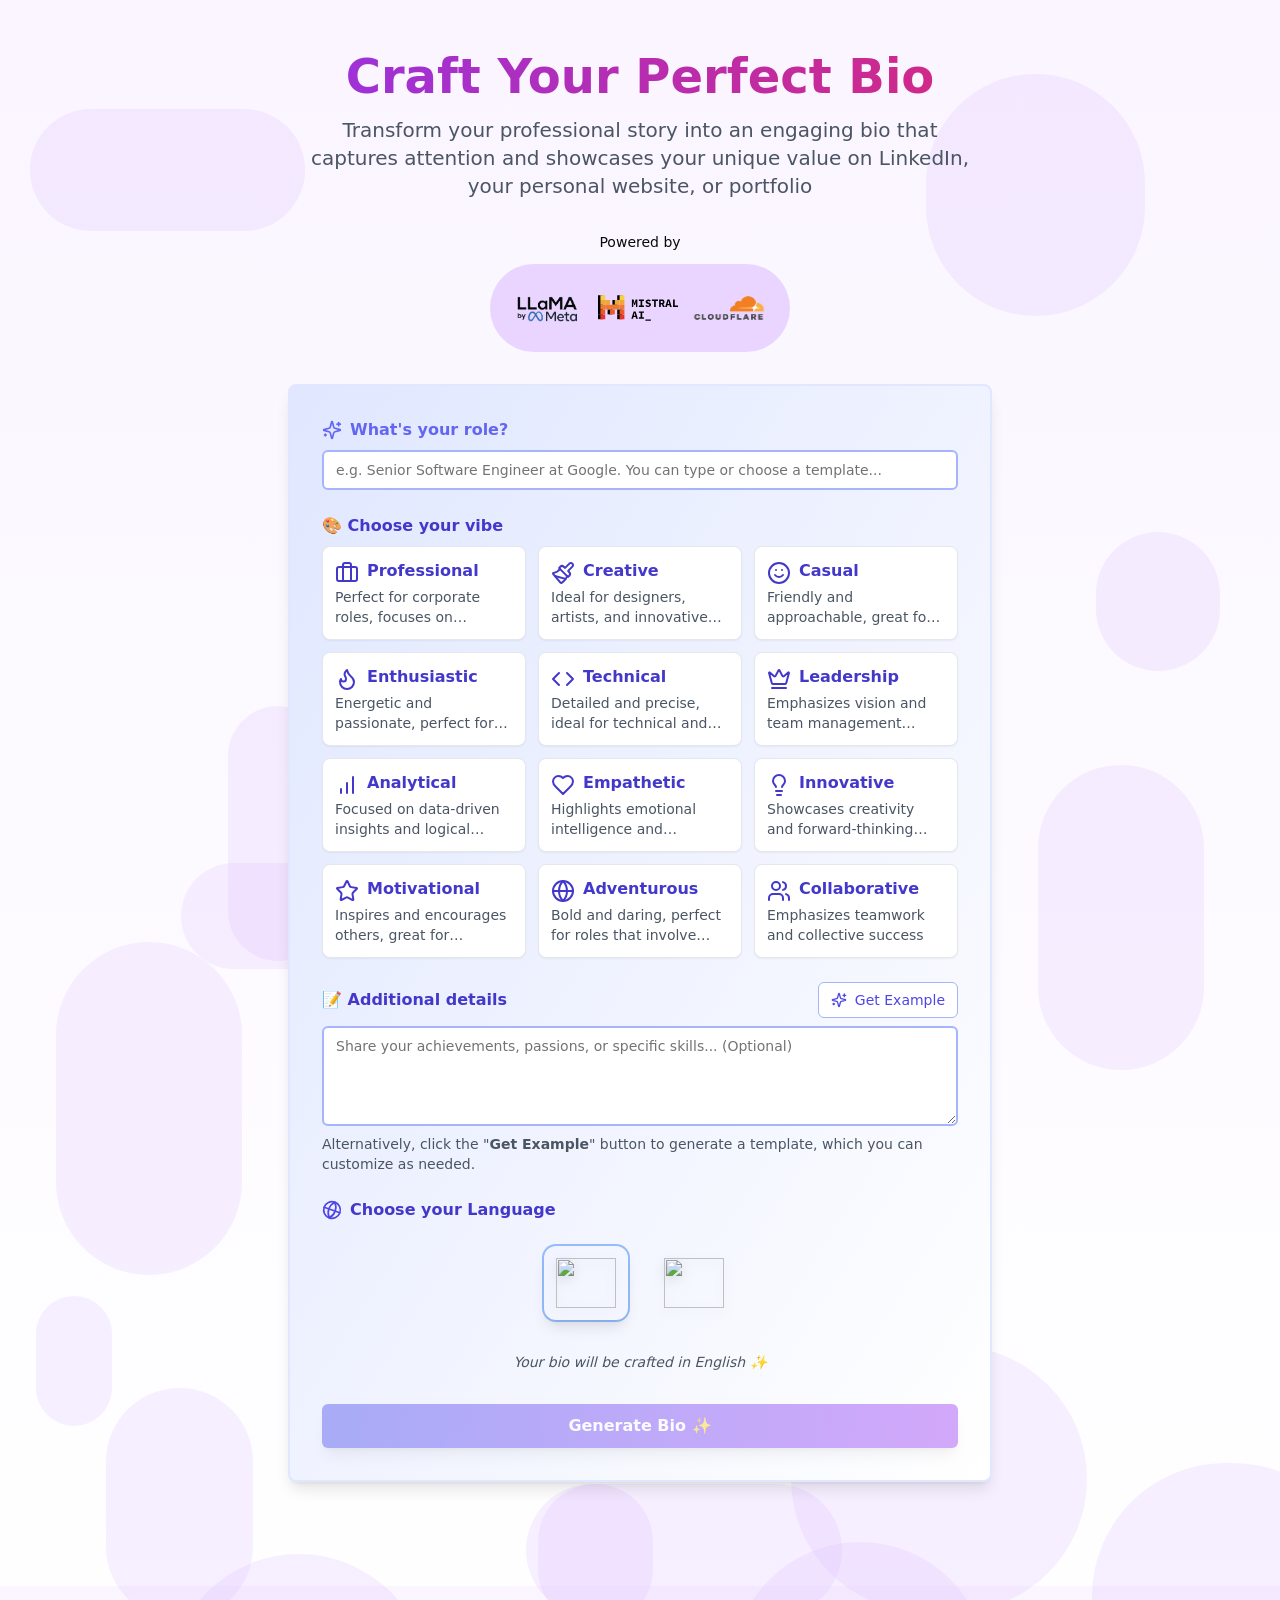
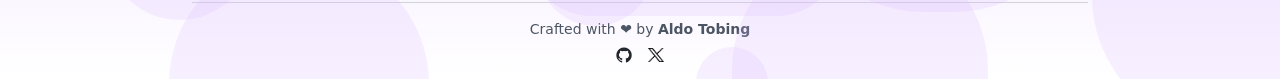
==== commit 7393e2f8: "deploy: 745f08388e1a7054280d8774e2db5b5c713d718e" ====
--- a/index.html
+++ b/index.html
@@ -6,4 +6,4 @@
               relative group flex flex-col items-center p-3 rounded-xl
               transition-all duration-300 transform
               hover:bg-gray-50
-            " tabindex="0"><div class="relative"><img src="https://cdn.jsdelivr.net/gh/lipis/flag-icons/flags/4x3/id.svg" style="display:inline-block;width:60px;height:50px;vertical-align:middle;filter:drop-shadow(0 4px 6px rgba(0, 0, 0, 0.1))"/></div></button></div><div class="flex justify-center"><div class="text-sm text-gray-600 italic text-center px-4 py-2 rounded-full" style="opacity:0;transform:translateY(10px)">Your bio will be crafted in English ✨</div></div></div><button class="inline-flex items-center justify-center gap-2 whitespace-nowrap font-medium ring-offset-background focus-visible:outline-none focus-visible:ring-2 focus-visible:ring-ring focus-visible:ring-offset-2 disabled:pointer-events-none disabled:opacity-50 [&amp;_svg]:pointer-events-none [&amp;_svg]:size-4 [&amp;_svg]:shrink-0 bg-primary hover:bg-primary/90 h-11 rounded-md px-8 w-full bg-gradient-to-r from-indigo-500 to-purple-500 text-white hover:from-purple-500 hover:to-indigo-500 shadow-lg text-sm sm:text-base transition-all duration-500 transform hover:scale-105 active:scale-95" disabled=""><span class="text-sm sm:text-base font-semibold" tabindex="0">Generate Bio ✨</span></button></div></div></div></div></div><footer class="bg-gradient-to-b from-purple-50 to-white dark:from-gray-900 dark:to-gray-800 py-4 mt-12"><div class="container max-w-4xl mx-auto text-center"><hr class="border-gray-300 dark:border-gray-700 mb-4"/><p class="text-sm text-gray-600 dark:text-gray-300 hover:text-purple-600 dark:hover:text-purple-300 transition-colors duration-300">Crafted with ❤️ by<!-- --> <span class="font-semibold">Aldo Tobing</span></p><div class="flex justify-center items-center mt-2"><a href="https://github.com/aldotobing" target="_blank" rel="noopener noreferrer" class="mx-2"><img src="/assets/img/github-mark.png" alt="GitHub" class="h-4 w-4 hover:opacity-80 transition-opacity duration-300" loading="lazy"/></a><a href="https://twitter.com/aldo_tobing" target="_blank" rel="noopener noreferrer" class="mx-2"><img src="/assets/img/x.png" alt="Twitter" class="h-3.5 w-4 hover:opacity-80 transition-opacity duration-300" loading="lazy"/></a></div></div></footer></div><script src="/_next/static/chunks/webpack-afe318adc035c167.js" async=""></script><script>(self.__next_f=self.__next_f||[]).push([0]);self.__next_f.push([2,null])</script><script>self.__next_f.push([1,"1:HL[\"/_next/static/css/2bb4c1687edb5d78.css\",\"style\"]\n2:HL[\"/_next/static/css/e18f5eb7bac00d28.css\",\"style\"]\n"])</script><script>self.__next_f.push([1,"3:I[2846,[],\"\"]\n5:I[9107,[],\"ClientPageRoot\"]\n6:I[2821,[\"642\",\"static/chunks/642-1245027b892664d9.js\",\"931\",\"static/chunks/app/page-ecd088eeee4123bb.js\"],\"default\",1]\n7:I[4707,[],\"\"]\n8:I[6423,[],\"\"]\na:I[1060,[],\"\"]\nb:[]\n"])</script><script>self.__next_f.push([1,"0:[\"$\",\"$L3\",null,{\"buildId\":\"hFif7hlx_ukrxzyW7YaEN\",\"assetPrefix\":\"\",\"urlParts\":[\"\",\"\"],\"initialTree\":[\"\",{\"children\":[\"__PAGE__\",{}]},\"$undefined\",\"$undefined\",true],\"initialSeedData\":[\"\",{\"children\":[\"__PAGE__\",{},[[\"$L4\",[\"$\",\"$L5\",null,{\"props\":{\"params\":{},\"searchParams\":{}},\"Component\":\"$6\"}],[[\"$\",\"link\",\"0\",{\"rel\":\"stylesheet\",\"href\":\"/_next/static/css/e18f5eb7bac00d28.css\",\"precedence\":\"next\",\"crossOrigin\":\"$undefined\"}]]],null],null]},[[[[\"$\",\"link\",\"0\",{\"rel\":\"stylesheet\",\"href\":\"/_next/static/css/2bb4c1687edb5d78.css\",\"precedence\":\"next\",\"crossOrigin\":\"$undefined\"}]],[\"$\",\"html\",null,{\"lang\":\"en\",\"children\":[[\"$\",\"head\",null,{\"children\":[[\"$\",\"meta\",null,{\"name\":\"robots\",\"content\":\"index, follow\"}],[\"$\",\"meta\",null,{\"name\":\"author\",\"content\":\"Aldo Tobing\"}],[\"$\",\"meta\",null,{\"name\":\"viewport\",\"content\":\"width=device-width, initial-scale=1.0\"}],[\"$\",\"link\",null,{\"rel\":\"icon\",\"href\":\"/favicon.ico\"}],[\"$\",\"script\",null,{\"type\":\"application/ld+json\",\"dangerouslySetInnerHTML\":{\"__html\":\"{\\\"@context\\\":\\\"https://schema.org\\\",\\\"@type\\\":\\\"WebApplication\\\",\\\"name\\\":\\\"Personal Bio Generator\\\",\\\"url\\\":\\\"https://linkedin.aldotobing.online\\\",\\\"description\\\":\\\"Transform your professional story into an engaging bio with ease.\\\",\\\"applicationCategory\\\":\\\"Utility\\\",\\\"operatingSystem\\\":\\\"All\\\"}\"}}]]}],[\"$\",\"body\",null,{\"children\":[\"$\",\"$L7\",null,{\"parallelRouterKey\":\"children\",\"segmentPath\":[\"children\"],\"error\":\"$undefined\",\"errorStyles\":\"$undefined\",\"errorScripts\":\"$undefined\",\"template\":[\"$\",\"$L8\",null,{}],\"templateStyles\":\"$undefined\",\"templateScripts\":\"$undefined\",\"notFound\":[[\"$\",\"title\",null,{\"children\":\"404: This page could not be found.\"}],[\"$\",\"div\",null,{\"style\":{\"fontFamily\":\"system-ui,\\\"Segoe UI\\\",Roboto,Helvetica,Arial,sans-serif,\\\"Apple Color Emoji\\\",\\\"Segoe UI Emoji\\\"\",\"height\":\"100vh\",\"textAlign\":\"center\",\"display\":\"flex\",\"flexDirection\":\"column\",\"alignItems\":\"center\",\"justifyContent\":\"center\"},\"children\":[\"$\",\"div\",null,{\"children\":[[\"$\",\"style\",null,{\"dangerouslySetInnerHTML\":{\"__html\":\"body{color:#000;background:#fff;margin:0}.next-error-h1{border-right:1px solid rgba(0,0,0,.3)}@media (prefers-color-scheme:dark){body{color:#fff;background:#000}.next-error-h1{border-right:1px solid rgba(255,255,255,.3)}}\"}}],[\"$\",\"h1\",null,{\"className\":\"next-error-h1\",\"style\":{\"display\":\"inline-block\",\"margin\":\"0 20px 0 0\",\"padding\":\"0 23px 0 0\",\"fontSize\":24,\"fontWeight\":500,\"verticalAlign\":\"top\",\"lineHeight\":\"49px\"},\"children\":\"404\"}],[\"$\",\"div\",null,{\"style\":{\"display\":\"inline-block\"},\"children\":[\"$\",\"h2\",null,{\"style\":{\"fontSize\":14,\"fontWeight\":400,\"lineHeight\":\"49px\",\"margin\":0},\"children\":\"This page could not be found.\"}]}]]}]}]],\"notFoundStyles\":[]}]}]]}]],null],null],\"couldBeIntercepted\":false,\"initialHead\":[null,\"$L9\"],\"globalErrorComponent\":\"$a\",\"missingSlots\":\"$Wb\"}]\n"])</script><script>self.__next_f.push([1,"9:[[\"$\",\"meta\",\"0\",{\"name\":\"viewport\",\"content\":\"width=device-width, initial-scale=1\"}],[\"$\",\"meta\",\"1\",{\"charSet\":\"utf-8\"}],[\"$\",\"title\",\"2\",{\"children\":\"Personal Bio Generator\"}],[\"$\",\"meta\",\"3\",{\"name\":\"description\",\"content\":\"Transform your professional story into an engaging bio that captures attention and showcases your unique value on LinkedIn, your personal website, or portfolio\"}],[\"$\",\"meta\",\"4\",{\"name\":\"application-name\",\"content\":\"Personal Bio Generator\"}],[\"$\",\"meta\",\"5\",{\"name\":\"generator\",\"content\":\"Aldo Tobing\"}],[\"$\",\"meta\",\"6\",{\"name\":\"keywords\",\"content\":\"personal bio,bio generator,LinkedIn bio,portfolio bio,professional bio,personal story,bio writing,bio creation\"}],[\"$\",\"link\",\"7\",{\"rel\":\"canonical\",\"href\":\"https://linkedin.aldotobing.online\"}],[\"$\",\"meta\",\"8\",{\"property\":\"og:title\",\"content\":\"Personal Bio Generator\"}],[\"$\",\"meta\",\"9\",{\"property\":\"og:description\",\"content\":\"Create your professional bio with ease using our tool. Perfect for LinkedIn, portfolios, and websites.\"}],[\"$\",\"meta\",\"10\",{\"property\":\"og:url\",\"content\":\"https://linkedin.aldotobing.online\"}],[\"$\",\"meta\",\"11\",{\"property\":\"og:site_name\",\"content\":\"Personal Bio Generator\"}],[\"$\",\"meta\",\"12\",{\"property\":\"og:image\",\"content\":\"https://linkedin.aldotobing.online/assets/img/llama.png\"}],[\"$\",\"meta\",\"13\",{\"property\":\"og:image:width\",\"content\":\"1200\"}],[\"$\",\"meta\",\"14\",{\"property\":\"og:image:height\",\"content\":\"630\"}],[\"$\",\"meta\",\"15\",{\"property\":\"og:image:alt\",\"content\":\"Personal Bio Generator Preview\"}],[\"$\",\"meta\",\"16\",{\"property\":\"og:type\",\"content\":\"website\"}],[\"$\",\"meta\",\"17\",{\"name\":\"twitter:card\",\"content\":\"summary_large_image\"}],[\"$\",\"meta\",\"18\",{\"name\":\"twitter:title\",\"content\":\"Personal Bio Generator\"}],[\"$\",\"meta\",\"19\",{\"name\":\"twitter:description\",\"content\":\"Generate your unique professional bio easily and effectively for LinkedIn and personal websites.\"}],[\"$\",\"meta\",\"20\",{\"name\":\"twitter:image\",\"content\":\"https://linkedin.aldotobing.online/assets/img/llama.png\"}]]\n4:null\n"])</script></body></html>+            " tabindex="0"><div class="relative"><img src="https://cdn.jsdelivr.net/gh/lipis/flag-icons/flags/4x3/id.svg" style="display:inline-block;width:60px;height:50px;vertical-align:middle;filter:drop-shadow(0 4px 6px rgba(0, 0, 0, 0.1))"/></div></button></div><div class="flex justify-center"><div class="text-sm text-gray-600 italic text-center px-4 py-2 rounded-full" style="opacity:0;transform:translateY(10px)">Your bio will be crafted in English ✨</div></div></div><button class="inline-flex items-center justify-center gap-2 whitespace-nowrap font-medium ring-offset-background focus-visible:outline-none focus-visible:ring-2 focus-visible:ring-ring focus-visible:ring-offset-2 disabled:pointer-events-none disabled:opacity-50 [&amp;_svg]:pointer-events-none [&amp;_svg]:size-4 [&amp;_svg]:shrink-0 bg-primary hover:bg-primary/90 h-11 rounded-md px-8 w-full bg-gradient-to-r from-indigo-500 to-purple-500 text-white hover:from-purple-500 hover:to-indigo-500 shadow-lg text-sm sm:text-base transition-all duration-500 transform hover:scale-105 active:scale-95" disabled=""><span class="text-sm sm:text-base font-semibold" tabindex="0">Generate Bio ✨</span></button></div></div></div></div></div><footer class="bg-gradient-to-b from-purple-50 to-white dark:from-gray-900 dark:to-gray-800 py-4 mt-12"><div class="container max-w-4xl mx-auto text-center"><hr class="border-gray-300 dark:border-gray-700 mb-4"/><p class="text-sm text-gray-600 dark:text-gray-300 hover:text-purple-600 dark:hover:text-purple-300 transition-colors duration-300">Crafted with ❤️ by<!-- --> <span class="font-semibold">Aldo Tobing</span></p><div class="flex justify-center items-center mt-2"><a href="https://github.com/aldotobing" target="_blank" rel="noopener noreferrer" class="mx-2"><img src="/assets/img/github-mark.png" alt="GitHub" class="h-4 w-4 hover:opacity-80 transition-opacity duration-300" loading="lazy"/></a><a href="https://twitter.com/aldo_tobing" target="_blank" rel="noopener noreferrer" class="mx-2"><img src="/assets/img/x.png" alt="Twitter" class="h-3.5 w-4 hover:opacity-80 transition-opacity duration-300" loading="lazy"/></a></div></div></footer></div><script src="/_next/static/chunks/webpack-afe318adc035c167.js" async=""></script><script>(self.__next_f=self.__next_f||[]).push([0]);self.__next_f.push([2,null])</script><script>self.__next_f.push([1,"1:HL[\"/_next/static/css/2bb4c1687edb5d78.css\",\"style\"]\n2:HL[\"/_next/static/css/e18f5eb7bac00d28.css\",\"style\"]\n"])</script><script>self.__next_f.push([1,"3:I[2846,[],\"\"]\n5:I[9107,[],\"ClientPageRoot\"]\n6:I[2821,[\"642\",\"static/chunks/642-1245027b892664d9.js\",\"931\",\"static/chunks/app/page-ecd088eeee4123bb.js\"],\"default\",1]\n7:I[4707,[],\"\"]\n8:I[6423,[],\"\"]\na:I[1060,[],\"\"]\nb:[]\n"])</script><script>self.__next_f.push([1,"0:[\"$\",\"$L3\",null,{\"buildId\":\"qcSN8ab1H7Eoo-5QdnGU8\",\"assetPrefix\":\"\",\"urlParts\":[\"\",\"\"],\"initialTree\":[\"\",{\"children\":[\"__PAGE__\",{}]},\"$undefined\",\"$undefined\",true],\"initialSeedData\":[\"\",{\"children\":[\"__PAGE__\",{},[[\"$L4\",[\"$\",\"$L5\",null,{\"props\":{\"params\":{},\"searchParams\":{}},\"Component\":\"$6\"}],[[\"$\",\"link\",\"0\",{\"rel\":\"stylesheet\",\"href\":\"/_next/static/css/e18f5eb7bac00d28.css\",\"precedence\":\"next\",\"crossOrigin\":\"$undefined\"}]]],null],null]},[[[[\"$\",\"link\",\"0\",{\"rel\":\"stylesheet\",\"href\":\"/_next/static/css/2bb4c1687edb5d78.css\",\"precedence\":\"next\",\"crossOrigin\":\"$undefined\"}]],[\"$\",\"html\",null,{\"lang\":\"en\",\"children\":[[\"$\",\"head\",null,{\"children\":[[\"$\",\"meta\",null,{\"name\":\"robots\",\"content\":\"index, follow\"}],[\"$\",\"meta\",null,{\"name\":\"author\",\"content\":\"Aldo Tobing\"}],[\"$\",\"meta\",null,{\"name\":\"viewport\",\"content\":\"width=device-width, initial-scale=1.0\"}],[\"$\",\"link\",null,{\"rel\":\"icon\",\"href\":\"/favicon.ico\"}],[\"$\",\"script\",null,{\"type\":\"application/ld+json\",\"dangerouslySetInnerHTML\":{\"__html\":\"{\\\"@context\\\":\\\"https://schema.org\\\",\\\"@type\\\":\\\"WebApplication\\\",\\\"name\\\":\\\"Personal Bio Generator\\\",\\\"url\\\":\\\"https://linkedin.aldotobing.online\\\",\\\"description\\\":\\\"Transform your professional story into an engaging bio with ease.\\\",\\\"applicationCategory\\\":\\\"Utility\\\",\\\"operatingSystem\\\":\\\"All\\\"}\"}}]]}],[\"$\",\"body\",null,{\"children\":[\"$\",\"$L7\",null,{\"parallelRouterKey\":\"children\",\"segmentPath\":[\"children\"],\"error\":\"$undefined\",\"errorStyles\":\"$undefined\",\"errorScripts\":\"$undefined\",\"template\":[\"$\",\"$L8\",null,{}],\"templateStyles\":\"$undefined\",\"templateScripts\":\"$undefined\",\"notFound\":[[\"$\",\"title\",null,{\"children\":\"404: This page could not be found.\"}],[\"$\",\"div\",null,{\"style\":{\"fontFamily\":\"system-ui,\\\"Segoe UI\\\",Roboto,Helvetica,Arial,sans-serif,\\\"Apple Color Emoji\\\",\\\"Segoe UI Emoji\\\"\",\"height\":\"100vh\",\"textAlign\":\"center\",\"display\":\"flex\",\"flexDirection\":\"column\",\"alignItems\":\"center\",\"justifyContent\":\"center\"},\"children\":[\"$\",\"div\",null,{\"children\":[[\"$\",\"style\",null,{\"dangerouslySetInnerHTML\":{\"__html\":\"body{color:#000;background:#fff;margin:0}.next-error-h1{border-right:1px solid rgba(0,0,0,.3)}@media (prefers-color-scheme:dark){body{color:#fff;background:#000}.next-error-h1{border-right:1px solid rgba(255,255,255,.3)}}\"}}],[\"$\",\"h1\",null,{\"className\":\"next-error-h1\",\"style\":{\"display\":\"inline-block\",\"margin\":\"0 20px 0 0\",\"padding\":\"0 23px 0 0\",\"fontSize\":24,\"fontWeight\":500,\"verticalAlign\":\"top\",\"lineHeight\":\"49px\"},\"children\":\"404\"}],[\"$\",\"div\",null,{\"style\":{\"display\":\"inline-block\"},\"children\":[\"$\",\"h2\",null,{\"style\":{\"fontSize\":14,\"fontWeight\":400,\"lineHeight\":\"49px\",\"margin\":0},\"children\":\"This page could not be found.\"}]}]]}]}]],\"notFoundStyles\":[]}]}]]}]],null],null],\"couldBeIntercepted\":false,\"initialHead\":[null,\"$L9\"],\"globalErrorComponent\":\"$a\",\"missingSlots\":\"$Wb\"}]\n"])</script><script>self.__next_f.push([1,"9:[[\"$\",\"meta\",\"0\",{\"name\":\"viewport\",\"content\":\"width=device-width, initial-scale=1\"}],[\"$\",\"meta\",\"1\",{\"charSet\":\"utf-8\"}],[\"$\",\"title\",\"2\",{\"children\":\"Personal Bio Generator\"}],[\"$\",\"meta\",\"3\",{\"name\":\"description\",\"content\":\"Transform your professional story into an engaging bio that captures attention and showcases your unique value on LinkedIn, your personal website, or portfolio\"}],[\"$\",\"meta\",\"4\",{\"name\":\"application-name\",\"content\":\"Personal Bio Generator\"}],[\"$\",\"meta\",\"5\",{\"name\":\"generator\",\"content\":\"Aldo Tobing\"}],[\"$\",\"meta\",\"6\",{\"name\":\"keywords\",\"content\":\"personal bio,bio generator,LinkedIn bio,portfolio bio,professional bio,personal story,bio writing,bio creation\"}],[\"$\",\"link\",\"7\",{\"rel\":\"canonical\",\"href\":\"https://linkedin.aldotobing.online\"}],[\"$\",\"meta\",\"8\",{\"property\":\"og:title\",\"content\":\"Personal Bio Generator\"}],[\"$\",\"meta\",\"9\",{\"property\":\"og:description\",\"content\":\"Create your professional bio with ease using our tool. Perfect for LinkedIn, portfolios, and websites.\"}],[\"$\",\"meta\",\"10\",{\"property\":\"og:url\",\"content\":\"https://linkedin.aldotobing.online\"}],[\"$\",\"meta\",\"11\",{\"property\":\"og:site_name\",\"content\":\"Personal Bio Generator\"}],[\"$\",\"meta\",\"12\",{\"property\":\"og:image\",\"content\":\"https://linkedin.aldotobing.online/assets/img/llama.png\"}],[\"$\",\"meta\",\"13\",{\"property\":\"og:image:width\",\"content\":\"1200\"}],[\"$\",\"meta\",\"14\",{\"property\":\"og:image:height\",\"content\":\"630\"}],[\"$\",\"meta\",\"15\",{\"property\":\"og:image:alt\",\"content\":\"Personal Bio Generator Preview\"}],[\"$\",\"meta\",\"16\",{\"property\":\"og:type\",\"content\":\"website\"}],[\"$\",\"meta\",\"17\",{\"name\":\"twitter:card\",\"content\":\"summary_large_image\"}],[\"$\",\"meta\",\"18\",{\"name\":\"twitter:title\",\"content\":\"Personal Bio Generator\"}],[\"$\",\"meta\",\"19\",{\"name\":\"twitter:description\",\"content\":\"Generate your unique professional bio easily and effectively for LinkedIn and personal websites.\"}],[\"$\",\"meta\",\"20\",{\"name\":\"twitter:image\",\"content\":\"https://linkedin.aldotobing.online/assets/img/llama.png\"}]]\n4:null\n"])</script></body></html>
